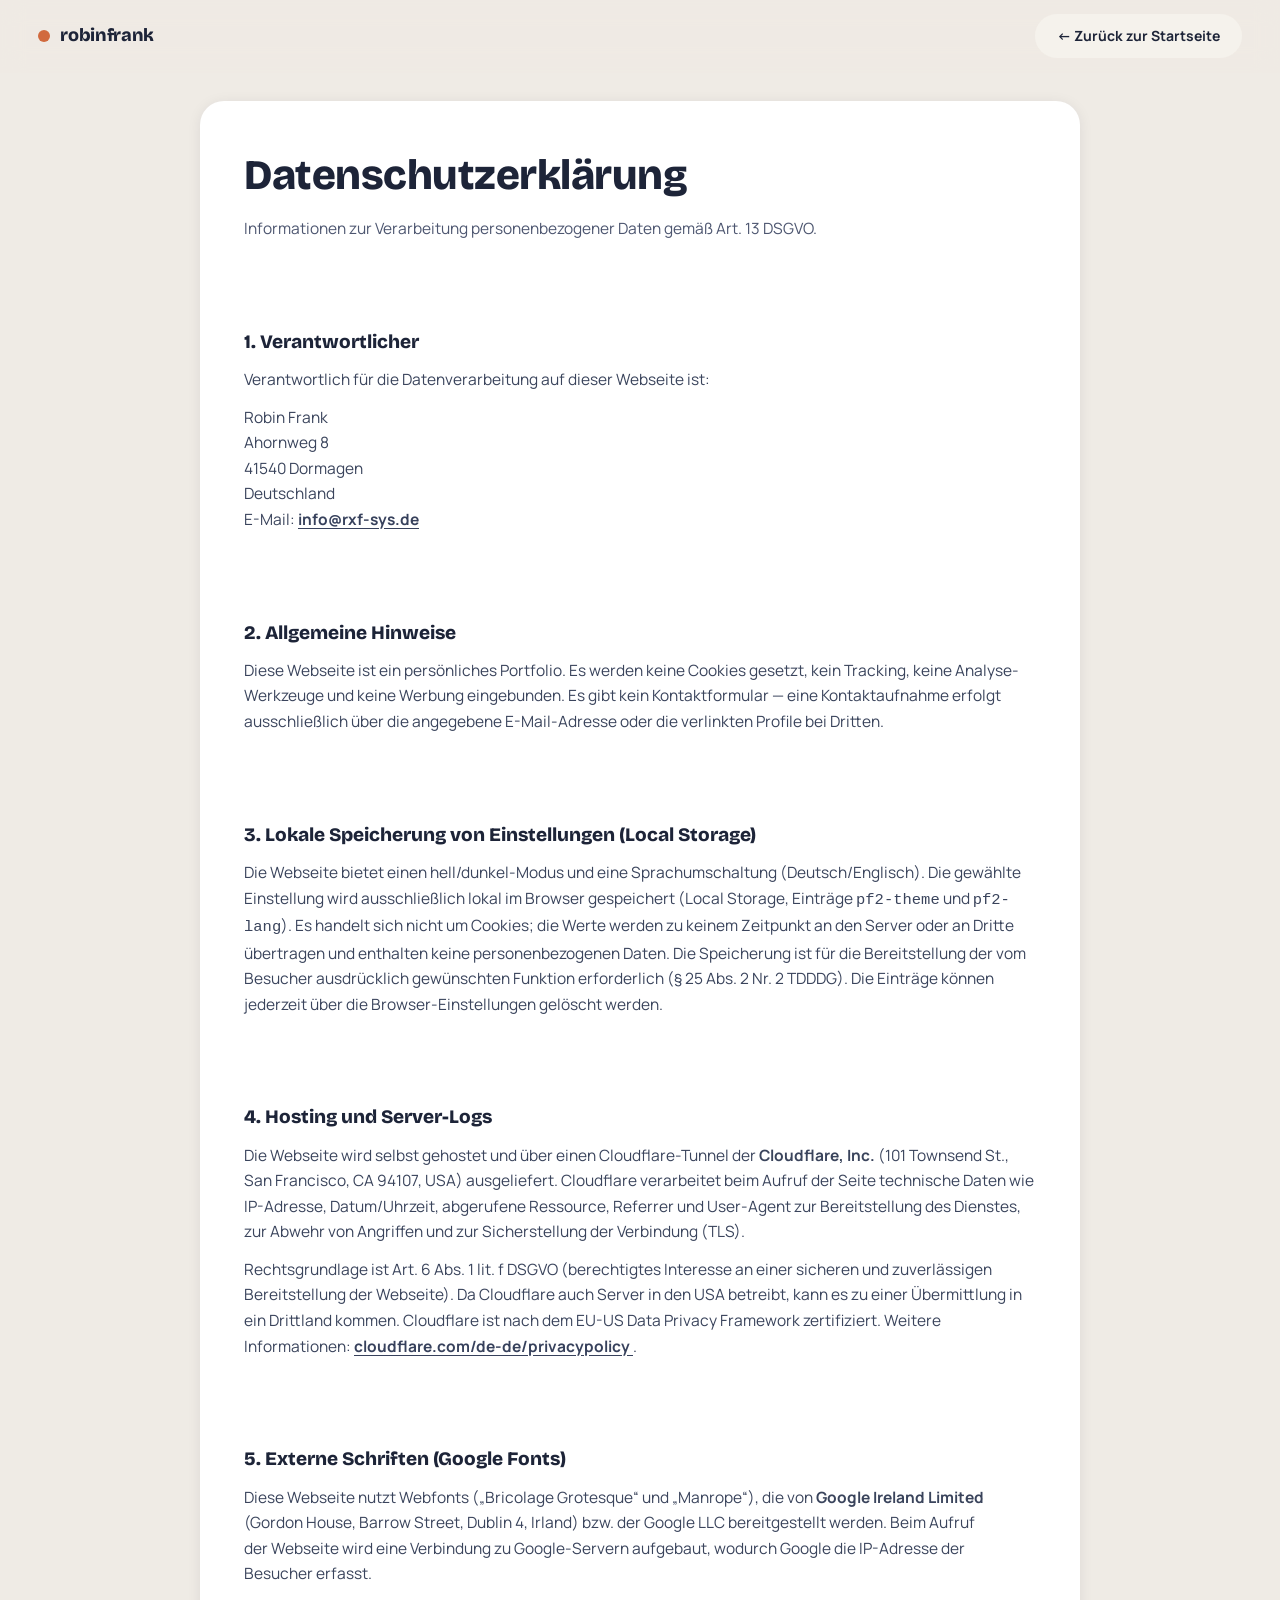
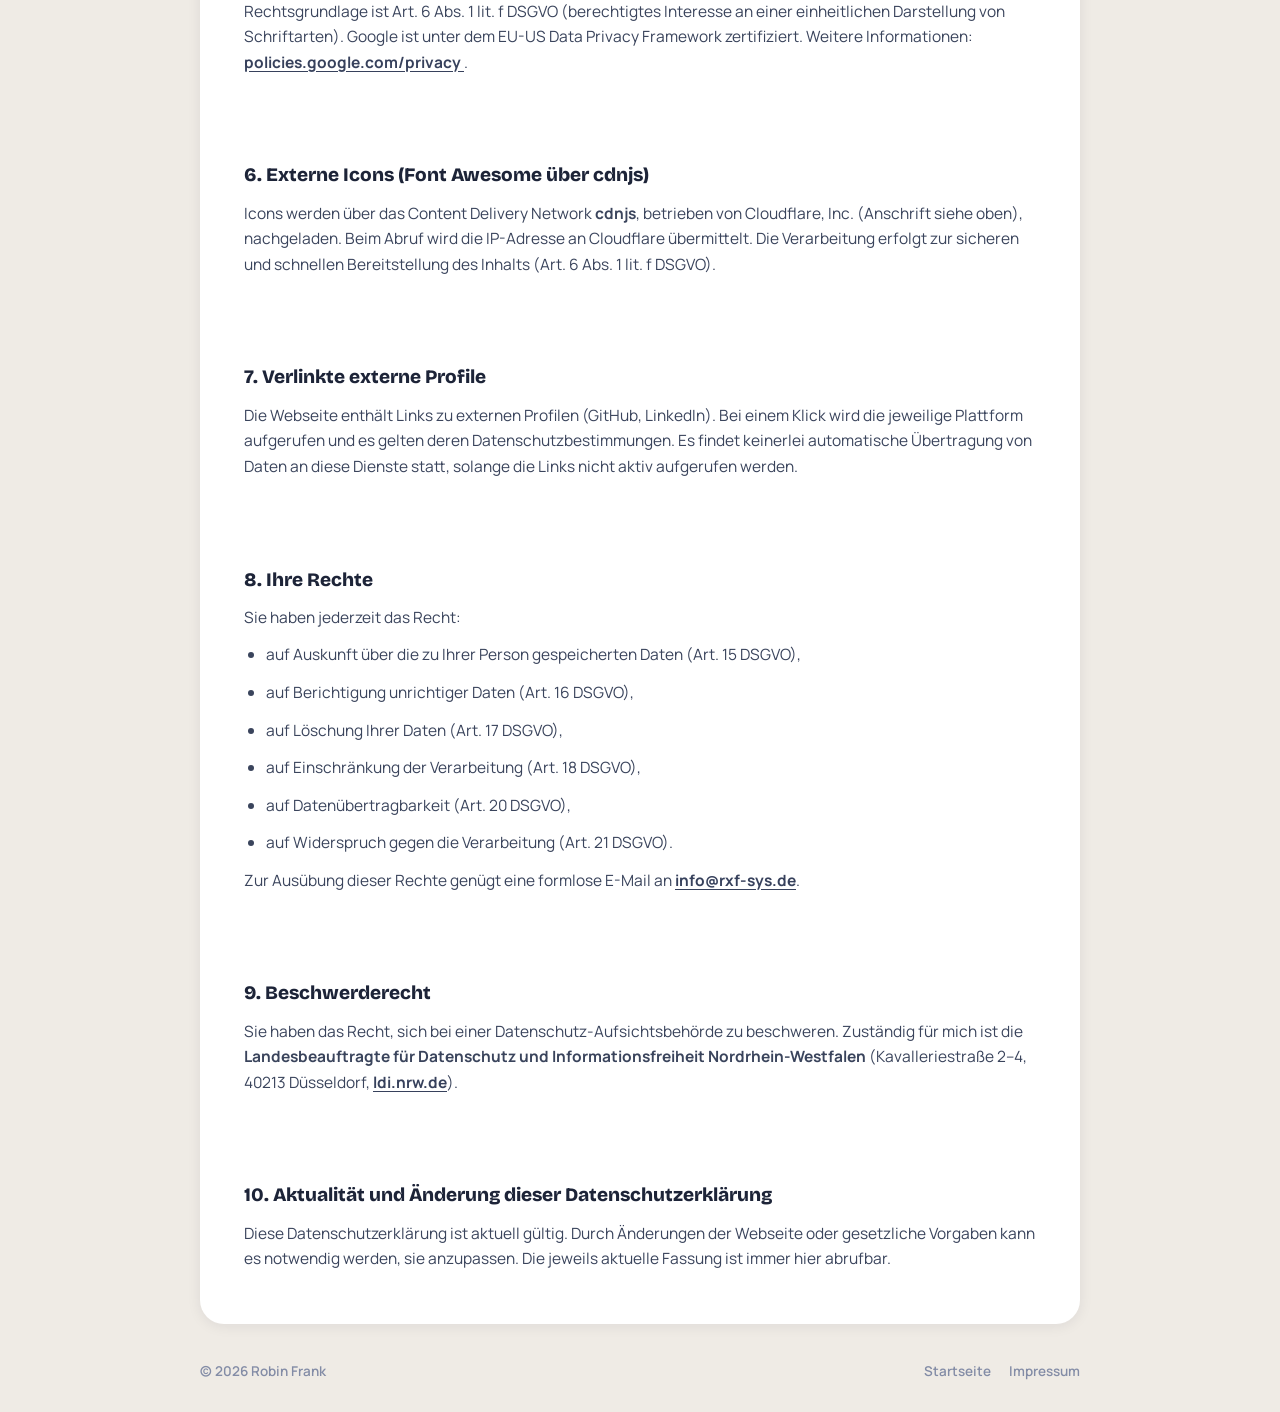
==== datenschutz.html @ be1dde76 "Kopfleiste an www.rxf-sys.de angleichen, Mobil-Menue ergaenzen Gegenstueck zur Umstellung auf der Ha" ====
<!DOCTYPE html>
<html lang="de">
<head>
<meta charset="UTF-8" />
<meta name="viewport" content="width=device-width, initial-scale=1.0" />
<title>Datenschutzerkl&auml;rung | Robin Frank</title>
<meta name="description" content="Datenschutzerklärung der Webseite von Robin Frank." />
<meta name="robots" content="noindex, follow" />
<meta name="referrer" content="strict-origin-when-cross-origin" />
<meta http-equiv="X-Content-Type-Options" content="nosniff" />
<meta name="theme-color" content="#EFEBE5" media="(prefers-color-scheme: light)" />
<meta name="theme-color" content="#14162B" media="(prefers-color-scheme: dark)" />

<link rel="icon" href="/assets/images/favicon.ico?v=2026-06-12" sizes="any" />
<link rel="icon" type="image/svg+xml" href="/assets/images/favicon.svg?v=2026-06-12" />

<!-- Theme vor dem ersten Paint setzen (kein Flash); Hash dieses Scripts steht
     in der CSP im infrastructure/Caddyfile — bei Änderungen dort nachziehen. -->
<script>(function(){try{var t=localStorage.getItem('pf2-theme');if(t!=='dark'&&t!=='light')t=window.matchMedia('(prefers-color-scheme: dark)').matches?'dark':'light';document.documentElement.setAttribute('data-theme',t)}catch(e){}})()</script>

<link rel="preconnect" href="https://fonts.googleapis.com" />
<link rel="preconnect" href="https://fonts.gstatic.com" crossorigin />
<link href="https://fonts.googleapis.com/css2?family=Bricolage+Grotesque:wght@500;700;800&family=Manrope:wght@500;600;700;800&family=JetBrains+Mono:wght@400;500;700&display=swap" rel="stylesheet" />
<link rel="stylesheet" href="/index.css?v=2026-07-28" />
</head>
<body>

<a class="skip-link" href="#main">Zum Inhalt springen</a>

<header class="topbar">
  <a href="/" class="brand" aria-label="Robin Frank — Zur Startseite">
    <span class="brand-dot"></span>
    <span class="brand-text">robinfrank</span>
  </a>
  <a href="/" class="btn btn-soft btn-nav">&larr; Zur&uuml;ck zur Startseite</a>
</header>

<main id="main" class="container legal-page" tabindex="-1">

  <div class="tile legal-tile">
    <h1>Datenschutzerkl&auml;rung</h1>
    <p class="legal-lede">Informationen zur Verarbeitung personenbezogener Daten gem&auml;&szlig; Art. 13 DSGVO.</p>

    <section>
      <h2>1. Verantwortlicher</h2>
      <p>
        Verantwortlich f&uuml;r die Datenverarbeitung auf dieser Webseite ist:
      </p>
      <p>
        Robin Frank<br />
        Ahornweg 8<br />
        41540 Dormagen<br />
        Deutschland<br />
        E-Mail: <a href="mailto:info@rxf-sys.de">info@rxf-sys.de</a>
      </p>
    </section>

    <section>
      <h2>2. Allgemeine Hinweise</h2>
      <p>
        Diese Webseite ist ein pers&ouml;nliches Portfolio. Es werden keine Cookies gesetzt, kein
        Tracking, keine Analyse-Werkzeuge und keine Werbung eingebunden. Es gibt kein
        Kontaktformular &mdash; eine Kontaktaufnahme erfolgt ausschlie&szlig;lich &uuml;ber die
        angegebene E-Mail-Adresse oder die verlinkten Profile bei Dritten.
      </p>
    </section>

    <section>
      <h2>3. Lokale Speicherung von Einstellungen (Local Storage)</h2>
      <p>
        Die Webseite bietet einen hell/dunkel-Modus und eine Sprachumschaltung (Deutsch/Englisch).
        Die gew&auml;hlte Einstellung wird ausschlie&szlig;lich lokal im Browser gespeichert
        (Local Storage, Eintr&auml;ge <code>pf2-theme</code> und <code>pf2-lang</code>). Es
        handelt sich nicht um Cookies; die Werte werden zu keinem Zeitpunkt an den Server oder an
        Dritte &uuml;bertragen und enthalten keine personenbezogenen Daten. Die Speicherung ist
        f&uuml;r die Bereitstellung der vom Besucher ausdr&uuml;cklich gew&uuml;nschten Funktion
        erforderlich (&sect; 25 Abs. 2 Nr. 2 TDDDG). Die Eintr&auml;ge k&ouml;nnen jederzeit
        &uuml;ber die Browser-Einstellungen gel&ouml;scht werden.
      </p>
    </section>

    <section>
      <h2>4. Hosting und Server-Logs</h2>
      <p>
        Die Webseite wird selbst gehostet und &uuml;ber einen Cloudflare-Tunnel der
        <strong>Cloudflare, Inc.</strong> (101 Townsend St., San Francisco, CA 94107, USA)
        ausgeliefert. Cloudflare verarbeitet beim Aufruf der Seite technische Daten wie
        IP-Adresse, Datum/Uhrzeit, abgerufene Ressource, Referrer und User-Agent zur
        Bereitstellung des Dienstes, zur Abwehr von Angriffen und zur Sicherstellung der
        Verbindung (TLS).
      </p>
      <p>
        Rechtsgrundlage ist Art. 6 Abs. 1 lit. f DSGVO (berechtigtes Interesse an einer sicheren
        und zuverl&auml;ssigen Bereitstellung der Webseite). Da Cloudflare auch Server in den USA
        betreibt, kann es zu einer &Uuml;bermittlung in ein Drittland kommen. Cloudflare ist nach
        dem EU-US Data Privacy Framework zertifiziert.
        Weitere Informationen:
        <a href="https://www.cloudflare.com/de-de/privacypolicy/" target="_blank" rel="noopener noreferrer">
          cloudflare.com/de-de/privacypolicy
        </a>.
      </p>
    </section>

    <section>
      <h2>5. Externe Schriften (Google Fonts)</h2>
      <p>
        Diese Webseite nutzt Webfonts (&bdquo;Bricolage Grotesque&ldquo; und &bdquo;Manrope&ldquo;),
        die von <strong>Google Ireland Limited</strong> (Gordon House, Barrow Street, Dublin 4,
        Irland) bzw. der Google LLC bereitgestellt werden. Beim Aufruf der Webseite wird eine
        Verbindung zu Google-Servern aufgebaut, wodurch Google die IP-Adresse der Besucher
        erfasst.
      </p>
      <p>
        Rechtsgrundlage ist Art. 6 Abs. 1 lit. f DSGVO (berechtigtes Interesse an einer
        einheitlichen Darstellung von Schriftarten). Google ist unter dem EU-US Data Privacy
        Framework zertifiziert. Weitere Informationen:
        <a href="https://policies.google.com/privacy?hl=de" target="_blank" rel="noopener noreferrer">
          policies.google.com/privacy
        </a>.
      </p>
    </section>

    <section>
      <h2>6. Externe Icons (Font Awesome &uuml;ber cdnjs)</h2>
      <p>
        Icons werden &uuml;ber das Content Delivery Network <strong>cdnjs</strong>, betrieben von
        Cloudflare, Inc. (Anschrift siehe oben), nachgeladen. Beim Abruf wird die IP-Adresse an
        Cloudflare &uuml;bermittelt. Die Verarbeitung erfolgt zur sicheren und schnellen
        Bereitstellung des Inhalts (Art. 6 Abs. 1 lit. f DSGVO).
      </p>
    </section>

    <section>
      <h2>7. Verlinkte externe Profile</h2>
      <p>
        Die Webseite enth&auml;lt Links zu externen Profilen (GitHub, LinkedIn). Bei einem
        Klick wird die jeweilige Plattform aufgerufen und es gelten deren
        Datenschutzbestimmungen. Es findet keinerlei automatische &Uuml;bertragung von Daten an
        diese Dienste statt, solange die Links nicht aktiv aufgerufen werden.
      </p>
    </section>

    <section>
      <h2>8. Ihre Rechte</h2>
      <p>Sie haben jederzeit das Recht:</p>
      <ul>
        <li>auf Auskunft &uuml;ber die zu Ihrer Person gespeicherten Daten (Art. 15 DSGVO),</li>
        <li>auf Berichtigung unrichtiger Daten (Art. 16 DSGVO),</li>
        <li>auf L&ouml;schung Ihrer Daten (Art. 17 DSGVO),</li>
        <li>auf Einschr&auml;nkung der Verarbeitung (Art. 18 DSGVO),</li>
        <li>auf Daten&uuml;bertragbarkeit (Art. 20 DSGVO),</li>
        <li>auf Widerspruch gegen die Verarbeitung (Art. 21 DSGVO).</li>
      </ul>
      <p>
        Zur Aus&uuml;bung dieser Rechte gen&uuml;gt eine formlose E-Mail an
        <a href="mailto:info@rxf-sys.de">info@rxf-sys.de</a>.
      </p>
    </section>

    <section>
      <h2>9. Beschwerderecht</h2>
      <p>
        Sie haben das Recht, sich bei einer Datenschutz-Aufsichtsbeh&ouml;rde zu beschweren.
        Zust&auml;ndig f&uuml;r mich ist die <strong>Landesbeauftragte f&uuml;r Datenschutz und
        Informationsfreiheit Nordrhein-Westfalen</strong> (Kavalleriestra&szlig;e 2&ndash;4,
        40213 D&uuml;sseldorf,
        <a href="https://www.ldi.nrw.de/" target="_blank" rel="noopener noreferrer">ldi.nrw.de</a>).
      </p>
    </section>

    <section>
      <h2>10. Aktualit&auml;t und &Auml;nderung dieser Datenschutzerkl&auml;rung</h2>
      <p>
        Diese Datenschutzerkl&auml;rung ist aktuell g&uuml;ltig. Durch &Auml;nderungen der
        Webseite oder gesetzliche Vorgaben kann es notwendig werden, sie anzupassen. Die jeweils
        aktuelle Fassung ist immer hier abrufbar.
      </p>
    </section>
  </div>

  <footer>
    <div class="footer-row">
      <span>&copy; 2026 Robin Frank</span>
      <div class="footer-links">
        <a href="/">Startseite</a>
        <a href="/impressum.html">Impressum</a>
      </div>
    </div>
  </footer>

</main>

</body>
</html>
---- index.css ----
/* ============================================================
   Portfolio v2 — Robin Frank
   Bento / Soft Modern · Palette wie rmm.rxf-sys.de („Uxintace sunset"):
   Navy #181A2F / #242E49 / #37415C · Peach #FDA481 · Terracotta #D16A3E
   Statisch, kein Build-Schritt.
   ============================================================ */

:root {
  /* Palette */
  --navy: #181A2F;
  --slate: #37415C;
  --blue-soft: #A3ABC2;
  --pale: #CDD3E0;
  --terracotta: #D16A3E; /* Akzent Light (Peach hat auf Weiß zu wenig Kontrast) */
  --peach: #FDA481;      /* Akzent Dark */

  /* Semantik — Light */
  --bg: #EFEBE5;
  --card: #FFFFFF;
  --tile-soft: #F5F2EC;
  --ink: #1D2438;
  --body: #3A445C;
  --muted: #4D5670;
  --faint: #838CA6;
  --border: rgba(36, 46, 73, 0.1);
  --accent: #D16A3E;
  --accent-soft: #F8E4D8;
  --accent-ink: #A34E24;
  --blue-tile: #E4E3EC;
  --navy-tile: #181A2F;
  --navy-tile-ink: #F2F3F8;
  --ok: #2F9E63;
  --ok-soft: rgba(47, 158, 99, 0.14);

  --shadow: 0 2px 14px rgba(24, 26, 47, 0.08);
  --shadow-hover: 0 10px 30px rgba(24, 26, 47, 0.14);
  --r: 24px;
  --r-sm: 16px;
  --head: 'Bricolage Grotesque', 'Segoe UI', sans-serif;
  --sans: 'Manrope', 'Segoe UI', sans-serif;
  --mono: 'JetBrains Mono', 'SF Mono', Menlo, Consolas, monospace;
  --ease: cubic-bezier(0.22, 1, 0.36, 1);
}

html[data-theme="dark"] {
  --bg: #14162B;
  --card: #1F2439;
  --tile-soft: #29304C;
  --ink: #EEF0F6;
  --body: #C4CADC;
  --muted: #A3ABC2;
  --faint: #7E87A3;
  --border: rgba(163, 171, 194, 0.14);
  --accent: #FDA481;
  --accent-soft: rgba(253, 164, 129, 0.14);
  --accent-ink: #FDA481;
  --blue-tile: #2A3450;
  --navy-tile: #FDA481;
  --navy-tile-ink: #181A2F;
  --ok: #4FC98A;
  --ok-soft: rgba(79, 201, 138, 0.16);

  --shadow: 0 2px 14px rgba(0, 0, 0, 0.3);
  --shadow-hover: 0 10px 30px rgba(0, 0, 0, 0.45);
}

* { box-sizing: border-box; }
html { scroll-behavior: smooth; }

body {
  margin: 0;
  background: var(--bg);
  color: var(--body);
  font-family: var(--sans);
  font-size: 16px;
  line-height: 1.65;
  -webkit-font-smoothing: antialiased;
  transition: background 0.35s ease, color 0.35s ease;
}

img { max-width: 100%; display: block; }
a { color: inherit; text-decoration: none; }
h1, h2, h3 { font-family: var(--head); color: var(--ink); margin: 0; text-wrap: balance; }
p { text-wrap: pretty; }

/* Waechst auf grossen Bildschirmen mit, statt bei einer festen Breite
   stehenzubleiben — identisch zu den Sektionen auf www.rxf-sys.de. */
.container { max-width: min(1360px, 94vw); margin: 0 auto; padding: 0 clamp(18px, 2vw, 24px); }

/* Anker-Sprünge dürfen nicht unter dem sticky Header landen */
section[id] { scroll-margin-top: 92px; }

.skip-link {
  position: absolute; left: -9999px; top: 0; z-index: 200;
  background: var(--navy); color: #fff; padding: 10px 18px; border-radius: 0 0 12px 0;
}
.skip-link:focus { left: 0; }

/* ============ Topbar — identisch aufgebaut wie auf www.rxf-sys.de ============
   Randlos über die volle Breite: die Marke sitzt links am Rand,
   die Aktionen rechts — auf jedem Bildschirm. */
.topbar {
  position: sticky; top: 0; z-index: 100;
  display: flex; align-items: center; gap: 10px;
  padding: 14px clamp(16px, 3vw, 48px);
  background: color-mix(in srgb, var(--bg) 86%, transparent);
  backdrop-filter: saturate(180%) blur(12px);
  -webkit-backdrop-filter: saturate(180%) blur(12px);
  border-bottom: 1px solid transparent;
  transition: border-color 0.25s ease;
}
.topbar.scrolled { border-bottom-color: var(--border); }

.brand {
  display: inline-flex; align-items: center; gap: 10px;
  font-family: var(--head); font-weight: 800; font-size: 18px;
  letter-spacing: -0.02em;
  color: var(--ink); margin-right: auto;
}
.brand-dot { width: 12px; height: 12px; border-radius: 50%; background: var(--accent); flex-shrink: 0; }
.brand-text { white-space: nowrap; }

.topbar-nav { display: flex; gap: 2px; background: var(--card); border-radius: 999px; padding: 5px; box-shadow: var(--shadow); }
/* :not(.nav-cta) — der Kontakt-Knopf im Mobil-Menü ist zwar ein Kind der
   Navigation, behält aber die .btn-Gestaltung. */
.topbar-nav a:not(.nav-cta) {
  display: flex; align-items: center; gap: 10px;
  font-size: 14px; font-weight: 700; color: var(--muted);
  padding: 8px 16px; border-radius: 999px; white-space: nowrap;
  transition: color 0.2s ease, background 0.2s ease;
}
.topbar-nav a:not(.nav-cta):hover { color: var(--ink); }
.topbar-nav a.active { color: var(--card); background: var(--ink); }
html[data-theme="dark"] .topbar-nav a.active { color: var(--bg); }

/* Sektionsnummer und Kontakt-Knopf erscheinen nur im Mobil-Menü */
.topbar-nav .nav-num { display: none; }
.topbar-nav .nav-cta { display: none; }

/* Runde Aktionsknöpfe — Sprache, Theme, Menü teilen sich eine Form */
.theme-toggle,
.lang-toggle,
.nav-toggle {
  display: flex; align-items: center; justify-content: center; gap: 6px;
  height: 44px; min-width: 44px; padding: 0 14px;
  background: var(--card); color: var(--muted);
  border: none; border-radius: 999px; box-shadow: var(--shadow);
  font-family: var(--sans); font-size: 13.5px; font-weight: 800; cursor: pointer;
  flex-shrink: 0;
  transition: color 0.2s ease, transform 0.2s var(--ease);
}
.theme-toggle { padding: 0; font-size: 14px; }
.theme-toggle:hover,
.lang-toggle:hover,
.nav-toggle:hover { color: var(--ink); transform: translateY(-2px); }

.topbar-cta {
  display: inline-flex; align-items: center; gap: 8px;
  height: 44px; padding: 0 22px;
  border-radius: 999px;
  background: var(--navy); color: #fff;
  font-size: 14px; font-weight: 800; white-space: nowrap;
  box-shadow: 0 6px 18px rgba(24, 26, 47, 0.22);
  transition: transform 0.25s var(--ease), box-shadow 0.25s ease;
}
.topbar-cta:hover { transform: translateY(-2px); box-shadow: 0 10px 26px rgba(24, 26, 47, 0.3); }
html[data-theme="dark"] .topbar-cta {
  background: var(--accent); color: var(--navy);
  box-shadow: 0 6px 18px rgba(253, 164, 129, 0.2);
}

/* Menü-Knopf: zwei Striche, die sich zum Kreuz drehen */
.nav-toggle { display: none; padding: 0; }
.nav-toggle-bars { position: relative; width: 17px; height: 12px; display: block; }
.nav-toggle-bars span {
  position: absolute; left: 0; right: 0; height: 2px;
  border-radius: 2px; background: currentColor;
  transition: transform 0.3s var(--ease), opacity 0.2s ease;
}
.nav-toggle-bars span:first-child { top: 1px; }
.nav-toggle-bars span:last-child { bottom: 1px; }
.topbar.nav-open .nav-toggle { color: var(--ink); }
.topbar.nav-open .nav-toggle-bars span:first-child { transform: translateY(4px) rotate(45deg); }
.topbar.nav-open .nav-toggle-bars span:last-child { transform: translateY(-4px) rotate(-45deg); }

.btn {
  display: inline-flex; align-items: center; gap: 10px;
  font-family: var(--sans); font-size: 15px; font-weight: 700;
  padding: 14px 28px; border-radius: 999px; border: none; cursor: pointer;
  transition: transform 0.25s var(--ease), box-shadow 0.25s ease, background 0.25s ease;
}
.btn-primary { background: var(--navy); color: #fff; box-shadow: 0 6px 18px rgba(24, 26, 47, 0.25); }
.btn-primary:hover { transform: translateY(-3px); box-shadow: 0 10px 26px rgba(24, 26, 47, 0.32); }
html[data-theme="dark"] .btn-primary { background: var(--peach); color: var(--navy); box-shadow: 0 6px 18px rgba(253, 164, 129, 0.2); }
.btn-soft { background: var(--tile-soft); color: var(--ink); }
.btn-soft:hover { transform: translateY(-3px); background: var(--blue-tile); }
.btn-nav { height: 44px; padding: 0 22px; font-size: 14px; }

/* ============ Bento-Grundgerüst ============ */
.bento { display: grid; grid-template-columns: repeat(12, 1fr); gap: 18px; }
.tile {
  background: var(--card); border-radius: var(--r);
  box-shadow: var(--shadow); padding: 28px;
  transition: opacity 0.6s ease, transform 0.35s var(--ease), box-shadow 0.35s ease, background 0.35s ease;
}
.tile-hover:hover { transform: translateY(-5px); box-shadow: var(--shadow-hover); }
.span-3 { grid-column: span 3; }
.span-4 { grid-column: span 4; }
.span-5 { grid-column: span 5; }
.span-6 { grid-column: span 6; }
.span-7 { grid-column: span 7; }
.span-8 { grid-column: span 8; }
.span-12 { grid-column: span 12; }

.tile-label {
  font-family: var(--mono);
  font-size: 11.5px; font-weight: 700; letter-spacing: 1.4px; text-transform: uppercase;
  color: var(--faint); margin-bottom: 14px;
}

/* ============ Hero ============ */
.hero { padding: 28px 0 0; }
.hero-main { padding: 46px 50px; display: flex; flex-direction: column; align-items: flex-start; gap: 22px; }

.chip {
  display: inline-flex; align-items: center; gap: 9px;
  font-size: 13.5px; font-weight: 700; color: var(--accent-ink);
  background: var(--accent-soft); padding: 8px 16px; border-radius: 999px;
}
.chip .dot { width: 8px; height: 8px; border-radius: 50%; background: var(--ok); animation: pulse 2.4s ease infinite; }
@keyframes pulse { 0%, 100% { box-shadow: 0 0 0 0 rgba(47, 158, 99, 0.4); } 50% { box-shadow: 0 0 0 6px rgba(47, 158, 99, 0); } }

.hero-main h1 { font-size: clamp(38px, 4.6vw, 60px); font-weight: 800; line-height: 1.07; letter-spacing: -1.5px; }
.hero-main h1 .hl { color: var(--slate); }
html[data-theme="dark"] .hero-main h1 .hl { color: var(--peach); }
.hero-lede { font-size: 18px; line-height: 1.7; color: var(--muted); max-width: 600px; margin: 0; }
.hero-cta { display: flex; gap: 12px; margin-top: 6px; flex-wrap: wrap; }

.portrait-tile { padding: 0; overflow: hidden; position: relative; min-height: 380px; }
.portrait-tile img { width: 100%; height: 100%; object-fit: cover; position: absolute; inset: 0; }
.portrait-overlay {
  position: absolute; left: 14px; right: 14px; bottom: 14px;
  display: flex; align-items: center; gap: 12px;
  background: color-mix(in srgb, var(--card) 92%, transparent);
  border-radius: var(--r-sm); padding: 12px 18px;
}
.portrait-overlay .name { font-family: var(--head); font-weight: 800; font-size: 16px; color: var(--ink); white-space: nowrap; }
.portrait-overlay .loc { font-size: 12.5px; font-weight: 600; color: var(--muted); }
.portrait-overlay .status { margin-left: auto; width: 10px; height: 10px; border-radius: 50%; background: var(--ok); }

.stats-tile { display: flex; gap: 14px; padding: 18px; }
.stat {
  flex: 1; border-radius: 18px; padding: 18px 20px;
  display: flex; flex-direction: column; justify-content: center;
}
.stat .num {
  font-family: var(--mono); font-size: 28px; font-weight: 700; line-height: 1.15;
  letter-spacing: -0.02em; font-variant-numeric: tabular-nums;
  /* Leerzeichen belegen in einer dicktengleichen Schrift eine volle Zelle
     („~3 J.") — auf ein normales Wortabstandsmaß zusammenziehen. */
  word-spacing: -0.3em;
}
.stat .lbl { font-size: 13px; font-weight: 600; opacity: 0.8; }
.stat-blue { background: var(--blue-tile); color: var(--ink); }
.stat-sand { background: var(--accent-soft); color: var(--accent-ink); }
.stat-pale { background: var(--tile-soft); color: var(--slate); }
html[data-theme="dark"] .stat-pale { color: var(--blue-soft); }

.tags { display: flex; flex-wrap: wrap; gap: 8px; }
.tag {
  font-size: 13px; font-weight: 600; color: var(--ink);
  background: var(--tile-soft); padding: 6px 14px; border-radius: 999px; white-space: nowrap;
}

.now-tile { background: var(--navy-tile); color: var(--navy-tile-ink); display: flex; flex-direction: column; justify-content: space-between; gap: 18px; }
.now-tile .tile-label { color: color-mix(in srgb, var(--navy-tile-ink) 55%, transparent); }
.now-tile .role { font-family: var(--head); font-size: 21px; font-weight: 800; line-height: 1.25; color: var(--navy-tile-ink); }
.now-tile .meta { font-size: 13.5px; font-weight: 600; opacity: 0.65; margin-top: 6px; }

/* ============ Sektionen ============ */
section { padding: 56px 0 0; }
.section-head { display: flex; align-items: baseline; gap: 16px; margin-bottom: 22px; padding: 0 6px; }
.section-head .num {
  font-family: var(--mono); font-size: 12.5px; font-weight: 700;
  letter-spacing: 0.08em; color: var(--accent-ink);
}
.section-head h2 { font-size: clamp(28px, 3vw, 36px); font-weight: 800; letter-spacing: -0.5px; }
.section-head .kicker { margin-left: auto; font-size: 14px; font-weight: 600; color: var(--faint); }

/* Über mich */
.about-text p { font-size: 16.5px; margin: 0 0 18px; }
.about-text p:last-of-type { margin-bottom: 0; }
.quote-tile { background: var(--blue-tile); display: flex; flex-direction: column; justify-content: center; gap: 14px; }
.quote-tile blockquote { font-family: var(--head); font-size: 22px; font-weight: 700; line-height: 1.45; color: var(--ink); margin: 0; }
.quote-tile cite { font-style: normal; font-size: 13.5px; font-weight: 700; color: var(--slate); }
html[data-theme="dark"] .quote-tile cite { color: var(--blue-soft); }

.fact { display: flex; align-items: center; gap: 14px; padding: 14px 4px; border-bottom: 1px solid var(--border); }
.fact:last-child { border-bottom: none; }
.fact-icon {
  width: 42px; height: 42px; border-radius: 14px; flex-shrink: 0;
  background: var(--tile-soft); color: var(--slate);
  display: flex; align-items: center; justify-content: center; font-size: 15px;
}
html[data-theme="dark"] .fact-icon { color: var(--peach); }
.fact .k { font-family: var(--mono); font-size: 10.5px; font-weight: 700; text-transform: uppercase; letter-spacing: 1.2px; color: var(--faint); }
.fact .v { font-size: 15px; font-weight: 700; color: var(--ink); }

/* Skills */
.skill-tile h3 { font-size: 19px; font-weight: 800; }
.skill-top { display: flex; align-items: center; gap: 14px; margin-bottom: 18px; }
.skill-icon {
  width: 46px; height: 46px; border-radius: 15px; flex-shrink: 0;
  display: flex; align-items: center; justify-content: center; font-size: 17px;
  background: var(--blue-tile); color: var(--slate);
}
html[data-theme="dark"] .skill-icon { color: var(--peach); }
.skill-freq {
  margin-left: auto; font-size: 12px; font-weight: 800; letter-spacing: 0.6px; text-transform: uppercase;
  padding: 5px 12px; border-radius: 999px; white-space: nowrap;
}
.freq-daily { background: var(--accent-soft); color: var(--accent-ink); }
.freq-regular { background: var(--tile-soft); color: var(--muted); }

/* Projekte */
.project-tile { display: flex; flex-direction: column; gap: 16px; }
.project-top { display: flex; align-items: center; }
.project-icon {
  width: 52px; height: 52px; border-radius: 16px;
  display: flex; align-items: center; justify-content: center; font-size: 20px;
  background: var(--blue-tile); color: var(--ink);
}
html[data-theme="dark"] .project-icon { color: var(--peach); }
.project-status { margin-left: auto; font-size: 12.5px; font-weight: 700; padding: 6px 14px; border-radius: 999px; white-space: nowrap; }
.st-live { background: rgba(47, 158, 99, 0.13); color: var(--ok); }
.st-wip { background: var(--accent-soft); color: var(--accent-ink); }
.st-done { background: var(--tile-soft); color: var(--muted); }
.project-tile h3 { font-size: 21px; font-weight: 800; }
.project-tile p { font-size: 15px; color: var(--muted); margin: 0; flex: 1; }
.project-meta { font-size: 13px; font-weight: 700; color: var(--faint); }
.project-links { display: flex; gap: 18px; }
.project-links a { font-size: 14px; font-weight: 700; color: var(--slate); display: inline-flex; align-items: center; gap: 8px; transition: color 0.2s ease; }
.project-links a:hover { color: var(--accent); }
html[data-theme="dark"] .project-links a { color: var(--blue-soft); }
html[data-theme="dark"] .project-links a:hover { color: var(--peach); }

.project-feature { background: var(--navy-tile); color: var(--navy-tile-ink); }
.project-feature h3 { color: var(--navy-tile-ink); font-size: 26px; }
.project-feature p { color: color-mix(in srgb, var(--navy-tile-ink) 72%, transparent); font-size: 16px; }
.project-feature .project-meta { color: color-mix(in srgb, var(--navy-tile-ink) 55%, transparent); }
.project-feature .project-icon { background: color-mix(in srgb, var(--navy-tile-ink) 14%, transparent); color: var(--navy-tile-ink); }
.project-feature .tag { background: color-mix(in srgb, var(--navy-tile-ink) 12%, transparent); color: var(--navy-tile-ink); }
.project-feature .project-links a { color: var(--navy-tile-ink); opacity: 0.85; }
.project-feature .project-links a:hover { opacity: 1; }
html[data-theme="dark"] .project-feature .project-links a { color: var(--navy-tile-ink); }
html[data-theme="dark"] .project-feature .project-links a:hover { color: var(--navy-tile-ink); }
.feature-stats { display: flex; gap: 28px; flex-wrap: wrap; margin: 4px 0; }
.feature-stat .num {
  font-family: var(--mono); font-size: 24px; font-weight: 700;
  letter-spacing: -0.02em; font-variant-numeric: tabular-nums;
}
.feature-stat .lbl { font-size: 12.5px; font-weight: 600; opacity: 0.6; }

/* ============ App-Demo (Carousel + klickbarer Prototyp) ============ */
.demo-tile { display: grid; grid-template-columns: minmax(280px, 360px) 1fr; gap: 32px; align-items: center; }
.demo-info h3 { font-size: 24px; font-weight: 800; margin-bottom: 12px; }
.demo-info p { font-size: 15px; color: var(--muted); margin: 0 0 20px; }
.demo-actions { margin-bottom: 22px; }
.demo-dots { display: flex; gap: 8px; }
.demo-dot {
  font-family: var(--sans); font-size: 13px; font-weight: 700; cursor: pointer;
  color: var(--muted); background: var(--tile-soft);
  border: 1px solid transparent; border-radius: 999px; padding: 7px 15px;
  display: inline-flex; align-items: center; gap: 8px;
  transition: color 0.2s ease, background 0.2s ease, border-color 0.2s ease;
}
.demo-dot::before {
  content: ""; width: 7px; height: 7px; border-radius: 50%;
  background: var(--faint); transition: background 0.2s ease;
}
.demo-dot:hover { color: var(--ink); }
.demo-dot.active { color: var(--accent-ink); background: var(--accent-soft); border-color: color-mix(in srgb, var(--accent) 35%, transparent); }
.demo-dot.active::before { background: var(--accent); }

.demo-stage { position: relative; aspect-ratio: 16 / 10; max-height: 430px; container-type: inline-size; }
.demo-slide {
  position: absolute; inset: 0; opacity: 0; pointer-events: none;
  transform: translateX(24px) scale(0.985);
  transition: opacity 0.65s ease, transform 0.65s var(--ease);
}
.demo-slide.active { opacity: 1; transform: none; pointer-events: auto; }

/* ============================================================
   Prototyp = originalgetreue Mini-App (Sidebar + Dashboard).
   Farb-Tokens 1:1 aus den echten Apps (rmm = „Uxintace sunset" dark,
   orynthia = warmes Light-Theme). --p-* sind app-lokal gescoped.
   ============================================================ */
.proto {
  height: 100%; display: flex; overflow: hidden;
  background: var(--p-bg); color: var(--p-tx);
  border: 1px solid var(--p-line); border-radius: 16px;
  box-shadow: var(--shadow-hover);
  font-family: var(--p-font); font-size: 13px; line-height: 1.45;
  -webkit-font-smoothing: antialiased;
}
.proto-ryntra {
  --p-bg: #181a2f; --p-panel: #1e2338; --p-card: #242e49; --p-card2: #1f2740;
  --p-line: rgba(255, 255, 255, 0.09); --p-line2: rgba(255, 255, 255, 0.055);
  --p-tx: #eef0f6; --p-tx2: #a3abc2; --p-tx3: #7e87a3;
  --p-acc: #fda481; --p-accT: #ffca9f; --p-onacc: #181a2f; --p-violet: #d7566a;
  --p-accbg: rgba(253, 164, 129, 0.13); --p-accline: rgba(253, 164, 129, 0.32);
  --p-ok: #4cc472; --p-okbg: rgba(76, 196, 114, 0.14);
  --p-warn: #e8b64c; --p-warnbg: rgba(232, 182, 76, 0.15);
  --p-neg: #e05a6b; --p-negbg: rgba(180, 24, 45, 0.24);
  --p-chip: rgba(255, 255, 255, 0.07);
  --p-font: 'Manrope', 'Segoe UI', sans-serif; --p-display: 'Manrope', 'Segoe UI', sans-serif;
  --p-mark: linear-gradient(140deg, #fda481, #b4636f);
}
.proto-ory {
  --p-bg: #f4f1ee; --p-panel: #faf8f6; --p-card: #ffffff; --p-card2: #f9f7f4;
  --p-line: #e4e0da; --p-line2: #efece6;
  --p-tx: #1d2438; --p-tx2: #414b68; --p-tx3: #808aa5;
  --p-acc: #fda481; --p-indigo: #37415c; --p-accT: #a34e24; --p-onacc: #ffffff;
  --p-accbg: rgba(253, 164, 129, 0.18); --p-accline: rgba(209, 106, 62, 0.3);
  --p-ok: #1f8a5b; --p-okbg: #e3f3ec; --p-pos: #1f8a5b;
  --p-warn: #a97c1e; --p-warnbg: #fbf1d8;
  --p-neg: #b4182d; --p-negbg: #f9e4e6;
  --p-chip: rgba(36, 46, 73, 0.06);
  --p-font: 'Inter', 'Segoe UI', sans-serif; --p-display: 'Instrument Serif', Georgia, serif;
  --p-mark: linear-gradient(135deg, #37415c, #fda481);
  --p-grad-hero: linear-gradient(135deg, #181a2f 0%, #37415c 65%, #fda481 110%);
  --p-grad-soft: linear-gradient(135deg, #efeef6 0%, #fdebdf 100%);
}

/* --- Sidebar --- */
.pa-side {
  width: 168px; flex: none; display: flex; flex-direction: column;
  background: var(--p-panel); border-right: 1px solid var(--p-line);
  padding: 12px 9px 10px; min-width: 0;
}
.pa-brand { display: flex; align-items: center; gap: 8px; padding: 2px 6px 14px; }
.pa-mark {
  width: 26px; height: 26px; border-radius: 8px; flex: none;
  display: grid; place-items: center; font-weight: 800; font-size: 13px;
  color: #fff; background: var(--p-mark); box-shadow: 0 2px 8px var(--p-accline);
}
.pa-name { font-weight: 800; font-size: 14px; line-height: 1.15; }
.pa-name-oy { font-family: var(--p-display); font-style: italic; font-weight: 400; font-size: 20px; }
.pa-brandtext { display: flex; flex-direction: column; min-width: 0; }
.pa-sub { font-weight: 600; font-size: 8.5px; color: var(--p-tx3); white-space: nowrap; overflow: hidden; text-overflow: ellipsis; }
.pa-nav { display: flex; flex-direction: column; gap: 2px; flex: 1; min-height: 0; overflow-y: auto; }
.pa-sec { padding: 10px 9px 4px; font-weight: 800; font-size: 8.5px; letter-spacing: 0.09em; color: var(--p-tx3); text-transform: uppercase; }
.p-tab, .p-nav-static {
  display: flex; align-items: center; gap: 9px; width: 100%;
  padding: 7px 9px; border-radius: 8px; border: 1px solid transparent;
  background: none; color: var(--p-tx2); font-family: inherit;
  font-weight: 600; font-size: 12px; text-align: left; cursor: pointer;
  transition: background 0.18s ease, color 0.18s ease, border-color 0.18s ease;
}
.p-tab > span:nth-child(2) { flex: 1; min-width: 0; overflow: hidden; text-overflow: ellipsis; white-space: nowrap; }
.p-tab:hover { background: var(--p-chip); color: var(--p-tx); }
.p-tab.active { background: var(--p-accbg); border-color: var(--p-accline); color: var(--p-accT); }
.proto-ory .p-tab.active { color: var(--p-indigo); }
.p-nav-static { cursor: default; opacity: 0.5; }
.pa-nav-ico { width: 15px; text-align: center; font-size: 12.5px; flex: none; opacity: 0.9; }
.pa-nav-badge { margin-left: auto; font-weight: 700; font-size: 9.5px; border-radius: 9px; padding: 1px 6px; }
.pa-nav-count { margin-left: auto; font-weight: 700; font-size: 10px; color: var(--p-tx3); }
.pa-badge-neg { color: var(--p-neg); background: var(--p-negbg); }
.pa-badge-warn { color: var(--p-warn); background: var(--p-warnbg); }
.pa-badge-acc { color: var(--p-onacc); background: var(--p-acc); }
.proto-ory .pa-badge-acc { color: var(--p-onacc); background: var(--p-acc); }

.pa-promo { margin-top: 8px; border-radius: 10px; border: 1px solid var(--p-line); padding: 9px 10px; background: var(--p-grad-soft, var(--p-card2)); }
.pa-promo-t { display: block; font-weight: 700; font-size: 11px; color: var(--p-tx); }
.pa-promo-d { display: block; margin-top: 2px; font-size: 9.5px; line-height: 1.35; color: var(--p-tx3); }
.pa-foot { margin-top: 8px; }
.pa-user { display: flex; align-items: center; gap: 8px; padding: 7px; border-radius: 9px; border: 1px solid var(--p-line); }
.pa-avatar { width: 26px; height: 26px; border-radius: 7px; flex: none; display: grid; place-items: center; font-weight: 800; font-size: 10.5px; color: #fff; background: var(--p-mark); }
.pa-usertext { display: flex; flex-direction: column; min-width: 0; line-height: 1.25; }
.pa-username { font-weight: 700; font-size: 11px; white-space: nowrap; overflow: hidden; text-overflow: ellipsis; }
.pa-role { font-weight: 500; font-size: 9px; color: var(--p-tx3); white-space: nowrap; overflow: hidden; text-overflow: ellipsis; }

/* --- Main area --- */
.pa-main { flex: 1; min-width: 0; display: flex; flex-direction: column; }
.pa-top {
  display: flex; align-items: center; gap: 12px;
  padding: 12px 16px 10px; border-bottom: 1px solid var(--p-line);
}
.pa-tophead { flex: 1; min-width: 0; display: flex; flex-direction: column; }
.pa-title { font-weight: 800; font-size: 15px; letter-spacing: -0.2px; }
.pa-title-oy { font-family: var(--p-display); font-style: italic; font-weight: 400; font-size: 21px; letter-spacing: 0; }
.pa-subtitle { font-size: 10.5px; color: var(--p-tx3); font-weight: 500; margin-top: 1px; white-space: nowrap; overflow: hidden; text-overflow: ellipsis; }
.pa-act {
  margin-left: auto; flex: none; display: inline-flex; align-items: center; gap: 6px;
  font-weight: 700; font-size: 11.5px; color: var(--p-onacc);
  background: var(--p-mark); border-radius: 8px; padding: 7px 12px; white-space: nowrap;
}
.proto-ryntra .pa-top .p-badge, .proto-ory .pa-top .p-badge { margin-left: auto; }
.pa-content { flex: 1; min-height: 0; overflow-y: auto; padding: 14px 16px; }

.proto-view { display: none; padding: 0; } /* globales section{padding} neutralisieren */
.proto-view.active { display: flex; flex-direction: column; gap: 12px; animation: pvIn 0.4s var(--ease); }
@keyframes pvIn { from { opacity: 0; transform: translateY(8px); } }

/* --- Cards & grids --- */
.pc { background: var(--p-card); border: 1px solid var(--p-line); border-radius: 12px; }
.proto-ory .pc { box-shadow: 0 1px 0 rgba(24, 26, 47, 0.03), 0 6px 16px rgba(24, 26, 47, 0.05); }
.pc-pad { padding: 12px 13px; }
.pg4 { display: grid; grid-template-columns: repeat(2, minmax(0, 1fr)); gap: 9px; }
.pg-dev { display: grid; grid-template-columns: repeat(2, minmax(0, 1fr)); gap: 9px; }
/* Nur im breiten Container (Modal) die 4 Hero-Karten wie in der echten App
   nebeneinander; im schmaleren Carousel bleiben sie als 2×2 lesbar. */
@container (min-width: 760px) { .pg4 { grid-template-columns: repeat(4, minmax(0, 1fr)); } }
.p-card-title { font-weight: 800; font-size: 13px; }
.p-card-sub { font-size: 10px; color: var(--p-tx3); margin-top: 1px; }
.p-subhead { display: flex; align-items: baseline; gap: 8px; margin-top: 2px; }
.p-subhead > span:first-child { font-weight: 800; font-size: 12.5px; }
.p-subhead-meta { font-size: 10px; color: var(--p-tx3); }

/* --- Metric / hero cards (Ryntra Übersicht) --- */
.p-hero-card { display: flex; align-items: center; gap: 10px; }
.p-col-card { display: flex; flex-direction: column; gap: 5px; justify-content: center; }
.p-metric { display: flex; flex-direction: column; gap: 1px; min-width: 0; }
.p-mlbl { font-weight: 600; font-size: 9.5px; color: var(--p-tx2); }
.p-mval { font-weight: 800; font-size: 12.5px; white-space: nowrap; overflow: hidden; text-overflow: ellipsis; }
.p-mmeta { font-size: 9px; color: var(--p-tx3); white-space: nowrap; overflow: hidden; text-overflow: ellipsis; }
.p-big { font-weight: 800; font-size: 22px; line-height: 1; }
.p-alarmnum { display: flex; align-items: baseline; gap: 7px; }

/* Ring-Gauge (conic) — --pct setzt JS aus data-pct */
.p-ring {
  position: relative; width: 46px; height: 46px; border-radius: 50%; flex: none;
  background: conic-gradient(var(--rc) calc(var(--pct, 0) * 1%), var(--p-line) 0);
}
.p-ring::before { content: ""; position: absolute; inset: 5px; border-radius: 50%; background: var(--p-card); }
.p-ring b { position: absolute; inset: 0; display: grid; place-items: center; font-weight: 800; font-size: 11.5px; }
.p-ring-ok { --rc: var(--p-ok); }
.p-ring-warn { --rc: var(--p-warn); }

/* Sparkline (Ryntra Flottenlast) */
.p-spark { width: 100%; height: 34px; }
.p-spark polyline { fill: none; stroke: var(--p-acc); stroke-width: 2; stroke-linecap: round; stroke-linejoin: round; }
.proto-view.active .p-spark polyline { stroke-dasharray: 640; animation: pDraw 1.1s var(--ease) backwards; }
@keyframes pDraw { from { stroke-dashoffset: 640; } to { stroke-dashoffset: 0; } }

/* --- Device cards (Ryntra) --- */
.p-dev { display: flex; flex-direction: column; gap: 7px; text-align: left; cursor: pointer; }
.p-devtop { display: flex; align-items: center; gap: 7px; }
.p-devname { font-weight: 700; font-size: 12px; white-space: nowrap; overflow: hidden; text-overflow: ellipsis; }
.p-oschip { margin-left: auto; font-size: 10px; color: var(--p-tx2); background: var(--p-chip); border-radius: 5px; padding: 1px 6px; }
.p-devmeta { font-size: 9.5px; color: var(--p-tx3); white-space: nowrap; overflow: hidden; text-overflow: ellipsis; }
.p-devbars { display: flex; gap: 7px; }
.p-mini { flex: 1; display: flex; flex-direction: column; gap: 3px; min-width: 0; }
.p-mini-lbl { font-weight: 700; font-size: 8.5px; color: var(--p-tx3); }

/* --- Status dots / badges --- */
.p-dot { width: 8px; height: 8px; border-radius: 50%; flex: none; }
.p-ok-bg { background: var(--p-ok); }
.p-warn-bg { background: var(--p-warn); }
.p-neg-bg { background: var(--p-neg); }
.p-neg-tx { color: var(--p-neg); }
.p-badge {
  display: inline-flex; align-items: center; gap: 5px; white-space: nowrap;
  font-weight: 700; font-size: 9.5px; border-radius: 6px; padding: 2px 8px;
  background: var(--p-accbg); color: var(--p-accT);
}
.p-badge .p-dot { width: 6px; height: 6px; background: currentColor; animation: pulse 2.4s ease infinite; }
.p-badge-neg { background: var(--p-negbg); color: var(--p-neg); }
.p-badge-warn { background: var(--p-warnbg); color: var(--p-warn); }
.p-badge-ok { background: var(--p-okbg); color: var(--p-ok); }

/* --- Lists / rows (Alarme, Budgets, Sparziele) --- */
.p-list { display: flex; flex-direction: column; }
.p-row { display: flex; align-items: center; gap: 10px; padding: 8px 2px; border-bottom: 1px solid var(--p-line2); min-width: 0; }
.p-list .p-row:last-child { border-bottom: none; }
.p-rowtext { display: flex; flex-direction: column; gap: 1px; min-width: 0; }
.p-rowtitle { font-weight: 700; font-size: 12px; white-space: nowrap; overflow: hidden; text-overflow: ellipsis; }
.p-rowsub { font-size: 9.5px; color: var(--p-tx3); }
.p-rowmeta { margin-left: auto; font-size: 10px; color: var(--p-tx2); white-space: nowrap; }

/* --- Horizontal bars (CPU/RAM/DISK, Budgets, Sparziele) --- */
.p-bar { flex: 1; height: 6px; min-width: 36px; border-radius: 999px; background: var(--p-line); overflow: hidden; }
.p-bar i { display: block; height: 100%; border-radius: 999px; background: var(--p-acc); transform-origin: left; }
.p-fill-ok { background: var(--p-ok); }
.p-fill-warn { background: var(--p-warn); }
.p-fill-neg { background: var(--p-neg); }
.p-fill-violet { background: var(--p-violet); }
.proto-view.active .p-bar i { animation: pFill 0.9s var(--ease) backwards; }
@keyframes pFill { from { transform: scaleX(0); } }

/* Budget/Sparziel-Zeile */
.p-brow { display: flex; align-items: center; gap: 10px; padding: 8px 2px; border-bottom: 1px solid var(--p-line2); }
.p-list .p-brow:last-child { border-bottom: none; }
.p-bcat { font-weight: 600; font-size: 12px; width: 108px; flex: none; white-space: nowrap; overflow: hidden; text-overflow: ellipsis; }
.p-bval { font-weight: 700; font-size: 10.5px; color: var(--p-tx2); white-space: nowrap; width: 84px; text-align: right; flex: none; }
.p-bval.over { color: var(--p-neg); }

/* --- Hero band (Orynthia) --- */
.p-hero { position: relative; overflow: hidden; border-radius: 12px; padding: 14px 15px; color: #fff; background: var(--p-grad-hero); }
.p-hero::after { content: ""; position: absolute; inset: -40% -10% auto auto; width: 180px; height: 180px; background: radial-gradient(circle at center, rgba(255,255,255,0.18), transparent 60%); pointer-events: none; }
.p-hero-lbl { display: flex; align-items: center; gap: 6px; font-size: 9px; font-weight: 600; letter-spacing: 0.08em; text-transform: uppercase; opacity: 0.92; }
.p-hero-live { display: inline-flex; align-items: center; gap: 4px; border-radius: 999px; padding: 1px 7px; font-size: 8.5px; background: rgba(255, 255, 255, 0.18); }
.p-hero-num { font-family: var(--p-display); font-style: italic; font-weight: 400; font-size: 34px; line-height: 1.1; margin-top: 3px; font-variant-numeric: tabular-nums; }
.p-hero-row { display: flex; flex-wrap: wrap; gap: 18px; margin-top: 10px; }
.p-hero-k { display: block; font-size: 9px; opacity: 0.8; }
.p-hero-v { display: block; font-size: 13px; font-weight: 700; font-variant-numeric: tabular-nums; }

/* --- Cashflow grouped bars (Orynthia) --- */
.p-cash { display: flex; align-items: flex-end; gap: 12px; height: 120px; margin-top: 12px; padding: 0 2px; }
.p-cg { flex: 1; display: flex; align-items: flex-end; justify-content: center; gap: 4px; height: 100%; }
.p-cg i { width: 10px; border-radius: 3px 3px 0 0; height: var(--h, 30%); transform-origin: bottom; }
.p-cg .in { background: var(--p-pos); }
.p-cg .ex { background: var(--p-indigo); }
.proto-view.active .p-cg i { animation: pCol 0.7s var(--ease) backwards; }
.proto-view.active .p-cg:nth-child(2) i { animation-delay: 0.05s; }
.proto-view.active .p-cg:nth-child(3) i { animation-delay: 0.1s; }
.proto-view.active .p-cg:nth-child(4) i { animation-delay: 0.15s; }
.proto-view.active .p-cg:nth-child(5) i { animation-delay: 0.2s; }
.proto-view.active .p-cg:nth-child(6) i { animation-delay: 0.25s; }
@keyframes pCol { from { transform: scaleY(0); } }
.p-cash-x { display: flex; gap: 12px; margin-top: 5px; padding: 0 2px; }
.p-cash-x span { flex: 1; text-align: center; font-size: 9.5px; font-weight: 600; color: var(--p-tx3); }
.p-legend { display: flex; gap: 14px; margin-top: 8px; }
.p-lg { display: inline-flex; align-items: center; gap: 6px; font-size: 10px; font-weight: 600; color: var(--p-tx2); }
.p-lg i { width: 9px; height: 9px; border-radius: 3px; }
.p-lg-in { background: var(--p-pos); }
.p-lg-ex { background: var(--p-indigo); }

/* --- Table (Ryntra Geräte) --- */
.p-tbl { border: 1px solid var(--p-line); border-radius: 11px; overflow: hidden; }
.p-tbl-head, .p-tbl-row { display: grid; grid-template-columns: 1.4fr 0.9fr 0.9fr 0.6fr; gap: 8px; align-items: center; padding: 8px 12px; }
.p-tbl-head { background: var(--p-card2); font-weight: 700; font-size: 9px; letter-spacing: 0.04em; text-transform: uppercase; color: var(--p-tx3); }
.p-tbl-row { border-top: 1px solid var(--p-line2); font-size: 11.5px; }
.p-tbl-dev { display: flex; align-items: center; gap: 7px; font-weight: 700; min-width: 0; }
.p-tbl-dev span:last-child { white-space: nowrap; overflow: hidden; text-overflow: ellipsis; }
.p-tbl-owner { color: var(--p-tx2); white-space: nowrap; overflow: hidden; text-overflow: ellipsis; }

/* --- Prototyp-Modal --- */
.demo-modal { padding: 24px; }
.demo-modal-frame {
  width: min(920px, 100%); max-height: 92vh; display: flex; flex-direction: column;
  background: var(--card); border-radius: var(--r); box-shadow: var(--shadow-hover);
  padding: 18px 20px 20px;
}
.demo-modal-head { display: flex; align-items: center; gap: 14px; margin-bottom: 14px; }
.demo-modal-head .demo-title { font-family: var(--head); font-weight: 800; font-size: 18px; color: var(--ink); }
.demo-hint { font-size: 13px; font-weight: 600; color: var(--faint); }
.demo-close {
  position: static; margin-left: auto; width: 38px; height: 38px; font-size: 18px;
  background: var(--tile-soft); color: var(--ink); border-radius: 50%; border: none; cursor: pointer;
}
.demo-modal-host { min-height: 0; overflow-y: auto; container-type: inline-size; }
.demo-modal-host .proto { height: 420px; max-height: 64vh; }
.demo-modal-switch { display: flex; justify-content: center; margin-top: 14px; }
.demo-switch-btn {
  font-family: var(--sans); font-size: 13.5px; font-weight: 700; cursor: pointer;
  color: var(--muted); background: var(--tile-soft); border: none; border-radius: 999px;
  padding: 10px 20px; display: inline-flex; align-items: center; gap: 8px;
  transition: color 0.2s ease, background 0.2s ease;
}
.demo-switch-btn:hover { color: var(--ink); background: var(--blue-tile); }

/* Schmaler Container: Sidebar → horizontale Tab-Leiste oben, damit die
   Ansichten auf dem Handy bedienbar bleiben (nur die interaktiven Nav-Punkte). */
@container (max-width: 520px) {
  .proto { flex-direction: column; }
  .pa-side {
    width: auto; flex-direction: row; align-items: center; gap: 4px;
    border-right: none; border-bottom: 1px solid var(--p-line);
    padding: 8px 10px; overflow-x: auto;
  }
  .pa-brand, .pa-sec, .p-nav-static, .pa-promo, .pa-foot { display: none; }
  .pa-nav { flex-direction: row; gap: 4px; flex: 1; }
  .p-tab { width: auto; padding: 6px 11px; white-space: nowrap; }
  .pa-nav-count, .pa-nav-badge { margin-left: 4px; }
  .pg4 { grid-template-columns: repeat(2, minmax(0, 1fr)); }
  .pg-dev { grid-template-columns: 1fr; }
}

@media (max-width: 980px) {
  .demo-tile { grid-template-columns: 1fr; gap: 22px; }
  .demo-stage { max-height: none; }
}
@media (max-width: 560px) {
  .demo-stage { aspect-ratio: auto; height: 470px; }
  .demo-modal { padding: 10px; }
  .demo-modal-host .proto { height: 460px; max-height: none; }
}

/* Zertifikate */
.cert-tile { display: flex; gap: 18px; align-items: flex-start; }
.cert-icon {
  width: 50px; height: 50px; border-radius: 16px; flex-shrink: 0;
  background: var(--accent-soft); color: var(--accent-ink);
  display: flex; align-items: center; justify-content: center; font-size: 19px;
}
.cert-tile h3 { font-size: 17.5px; font-weight: 800; line-height: 1.3; }
.cert-meta { display: flex; gap: 16px; flex-wrap: wrap; font-size: 13px; font-weight: 600; color: var(--faint); margin: 8px 0 10px; }
.cert-meta span { white-space: nowrap; }
.cert-meta i { margin-right: 6px; color: var(--accent); }
.cert-tile p { font-size: 14px; color: var(--muted); margin: 0; }
.cert-view {
  margin-top: 14px; display: inline-flex; align-items: center; gap: 8px;
  font-family: var(--sans); font-size: 13.5px; font-weight: 700; color: var(--slate);
  background: var(--tile-soft); border: none; border-radius: 999px;
  padding: 9px 18px; cursor: pointer; transition: background 0.2s ease, color 0.2s ease;
}
.cert-view:hover { background: var(--blue-tile); color: var(--ink); }
html[data-theme="dark"] .cert-view { color: var(--blue-soft); }

/* Werdegang */
.tl-group-label { font-size: 13px; font-weight: 800; letter-spacing: 1.2px; text-transform: uppercase; color: var(--faint); margin: 0 0 16px 6px; }
.timeline { position: relative; padding-left: 30px; }
.timeline::before {
  content: ""; position: absolute; left: 8px; top: 8px; bottom: 8px;
  width: 2px; border-radius: 1px;
  background: linear-gradient(to bottom, var(--slate), var(--peach));
}
.tl-item { position: relative; padding: 0 0 26px 24px; }
.tl-item:last-child { padding-bottom: 6px; }
.tl-dot {
  position: absolute; left: -27px; top: 6px;
  width: 12px; height: 12px; border-radius: 50%;
  background: var(--card); border: 3px solid var(--slate);
}
.tl-item.current .tl-dot { border-color: var(--accent); background: var(--accent); }
.tl-date { font-size: 13px; font-weight: 700; color: var(--accent); margin-bottom: 4px; }
.tl-title { font-family: var(--head); font-size: 17px; font-weight: 800; color: var(--ink); }
.tl-role { font-size: 14.5px; color: var(--muted); }
.tl-tag {
  display: inline-block; font-size: 11.5px; font-weight: 800; text-transform: uppercase; letter-spacing: 0.6px;
  background: var(--accent-soft); color: var(--accent-ink);
  padding: 3px 10px; border-radius: 999px; margin-left: 8px; vertical-align: 2px;
}

/* Kontakt */
.contact-tile { padding: 48px 50px; }
.contact-tile h2 { font-size: clamp(28px, 3.2vw, 40px); font-weight: 800; letter-spacing: -0.5px; line-height: 1.15; }
.contact-tile .hl { color: var(--slate); }
html[data-theme="dark"] .contact-tile .hl { color: var(--peach); }
.contact-lede { font-size: 17px; color: var(--muted); max-width: 520px; margin: 18px 0 28px; }
.ci-item { display: flex; flex-direction: column; gap: 2px; padding: 14px 0; border-bottom: 1px solid var(--border); }
.ci-item:last-child { border-bottom: none; }
.ci-label { font-size: 12.5px; font-weight: 700; text-transform: uppercase; letter-spacing: 1px; color: var(--faint); }
.ci-label i { margin-right: 7px; color: var(--accent); }
.ci-value { font-size: 15.5px; font-weight: 700; color: var(--ink); }
.ci-value a { transition: color 0.2s ease; }
.ci-value a:hover { color: var(--accent); }

/* Footer */
footer { padding: 36px 0 32px; }
.footer-row { display: flex; align-items: center; gap: 18px; flex-wrap: wrap; font-size: 13.5px; font-weight: 600; color: var(--faint); }
.footer-links { margin-left: auto; display: flex; gap: 18px; }
.footer-links a { transition: color 0.2s ease; }
.footer-links a:hover { color: var(--ink); }

/* ============ Cert-Lightbox ============ */
.modal {
  position: fixed; inset: 0; z-index: 300;
  background: rgba(18, 20, 38, 0.92);
  display: none; align-items: center; justify-content: center; padding: 40px;
}
.modal.open { display: flex; }
.modal img { max-width: min(900px, 100%); max-height: 85vh; border-radius: 14px; }
.modal-close {
  position: absolute; top: 22px; right: 26px;
  width: 46px; height: 46px; border-radius: 50%; border: none; cursor: pointer;
  background: rgba(255, 255, 255, 0.12); color: #fff; font-size: 22px;
}

/* ============ Reveal (Scroll-Animationen) ============ */
.reveal { opacity: 0; transition: opacity 0.5s ease; }
.reveal.in { opacity: 1; }

/* Kacheln staffeln sich von unten ein (Delay setzt JS pro Kachel) */
.reveal .tile { opacity: 0; transform: translateY(28px) scale(0.985); }
.reveal .tl-item { opacity: 0; transform: translateX(-22px); transition: opacity 0.6s ease, transform 0.6s var(--ease); }
.reveal.in .tile, .reveal.in .tl-item { opacity: 1; transform: none; }

/* Die Timeline-Linie zeichnet sich von oben nach unten */
.reveal .timeline::before { transform: scaleY(0); transform-origin: top; transition: transform 1.2s var(--ease) 0.2s; }
.reveal.in .timeline::before { transform: scaleY(1); }

/* Sektionsüberschriften gleiten leicht ein (Klasse setzt JS) */
.section-head.reveal { transform: translateY(14px); transition: opacity 0.6s ease, transform 0.6s var(--ease); }
.section-head.reveal.in { transform: none; }

/* Scroll-Fortschritt */
.scroll-progress {
  position: fixed; top: 0; left: 0; z-index: 250;
  height: 3px; width: 0;
  background: linear-gradient(90deg, var(--slate), var(--terracotta), var(--peach));
  border-radius: 0 2px 2px 0;
}

/* Hero-Entrance beim Laden */
@media (prefers-reduced-motion: no-preference) {
  @keyframes riseIn {
    from { opacity: 0; transform: translateY(26px); }
    to { opacity: 1; transform: none; }
  }
  .hero .tile { animation: riseIn 0.75s var(--ease) backwards; }
  .hero .tile:nth-child(2) { animation-delay: 0.1s; }
  .hero .tile:nth-child(3) { animation-delay: 0.2s; }
  .hero .tile:nth-child(4) { animation-delay: 0.28s; }
  .hero .tile:nth-child(5) { animation-delay: 0.36s; }
  .hero-main > * { animation: riseIn 0.7s var(--ease) backwards; }
  .hero-main > :nth-child(2) { animation-delay: 0.08s; }
  .hero-main > :nth-child(3) { animation-delay: 0.16s; }
  .hero-main > :nth-child(4) { animation-delay: 0.24s; }
}

@media (prefers-reduced-motion: reduce) {
  *, *::before, *::after { animation-duration: 0.01ms !important; transition-duration: 0.01ms !important; }
  .reveal, .reveal .tile, .reveal .tl-item { opacity: 1 !important; transform: none !important; }
  .reveal .timeline::before { transform: none !important; }
  html { scroll-behavior: auto; }
}

/* ============ Responsive ============ */
@media (max-width: 1180px) {
  .topbar-nav a { padding: 8px 12px; font-size: 13.5px; }
}
@media (max-width: 1080px) {
  .span-3, .span-4, .span-5 { grid-column: span 6; }
  .span-7, .span-8 { grid-column: span 12; }
}

/* ============ Mobil-Menü ============
   Unterhalb von 900 px klappt die Pill-Navigation in ein Panel unter
   der Leiste auf: grosse Zeilen mit der Sektionsnummer, die auch im
   Seiteninhalt steht, darunter der Kontakt-Knopf. */
@media (max-width: 900px) {
  .nav-toggle { display: flex; }
  .topbar-cta { display: none; }

  /* Solange das Menü offen ist, wird die Leiste deckend — darunter liegt der
     Schleier. Er ist an der Leiste absolut positioniert und beginnt bei
     top:100 % exakt an deren Unterkante, ganz ohne feste Höhenangabe.
     Geschlossen hat er die Höhe 0 und trägt so nichts zum Scrollbereich bei. */
  .topbar.nav-open { background: var(--bg); }
  .topbar::after {
    content: '';
    position: absolute;
    top: 100%; left: 0; right: 0;
    height: 0;
    background: color-mix(in srgb, var(--navy) 45%, transparent);
    opacity: 0; visibility: hidden;
    transition: opacity 0.28s var(--ease), visibility 0.28s;
  }
  .topbar.nav-open::after { height: 100vh; opacity: 1; visibility: visible; }

  .topbar-nav {
    position: absolute;
    top: 100%; left: clamp(12px, 3vw, 48px); right: clamp(12px, 3vw, 48px);
    z-index: 1; /* über dem Schleier */
    flex-direction: column; gap: 2px;
    margin-top: 8px;
    padding: 10px;
    border-radius: var(--r);
    box-shadow: var(--shadow-hover);
    opacity: 0; visibility: hidden;
    transform: translateY(-10px) scale(0.985);
    transform-origin: top center;
    transition: opacity 0.26s var(--ease), transform 0.26s var(--ease), visibility 0.26s;
  }
  .topbar.nav-open .topbar-nav { opacity: 1; visibility: visible; transform: none; }

  .topbar-nav a:not(.nav-cta) {
    padding: 15px 18px;
    border-radius: var(--r-sm);
    font-size: 16px;
    color: var(--ink);
  }
  .topbar-nav a:not(.nav-cta):hover,
  .topbar-nav a.active { background: var(--tile-soft); color: var(--ink); }
  .topbar-nav a.active .nav-num { color: var(--accent-ink); }

  .topbar-nav .nav-num {
    display: block;
    font-family: var(--mono);
    font-size: 11.5px; font-weight: 700;
    letter-spacing: 0.08em;
    color: var(--faint);
    min-width: 20px;
  }

  .topbar-nav .nav-cta {
    display: flex; justify-content: center;
    margin-top: 8px;
    width: 100%;
  }

  /* Hintergrund festhalten, solange das Menü offen ist */
  body.nav-locked { overflow: hidden; }

  section[id] { scroll-margin-top: 88px; }
}

@media (max-width: 720px) {
  .span-3, .span-4, .span-5, .span-6 { grid-column: span 12; }
  .container { padding: 0 18px; }
  .bento { gap: 14px; }
  .tile { padding: 24px 22px; }
  .hero-main { padding: 34px 28px; }
  .contact-tile { padding: 36px 28px; }
  .stats-tile { flex-direction: column; }
  .section-head { flex-wrap: wrap; }
  .section-head .kicker { margin-left: 0; flex-basis: 100%; }
  .footer-row { flex-direction: column; align-items: flex-start; }
  .footer-links { margin-left: 0; }
  .cert-tile { flex-direction: column; }
  .feature-stats { gap: 20px; }
}

@media (max-width: 460px) {
  .btn { padding: 13px 22px; font-size: 14.5px; }
  .hero-cta .btn { width: 100%; justify-content: center; }
  .hero-main { padding: 28px 22px; }
  .contact-tile { padding: 28px 22px; }
}

/* ============ Fokus-Stile (Tastaturbedienung) ============ */
a:focus-visible,
button:focus-visible {
  outline: 2px solid var(--accent);
  outline-offset: 3px;
}
main:focus { outline: none; }

/* ============ Rechtsseiten (Impressum / Datenschutz) ============ */
.legal-page { padding: 28px 0 0; }
.legal-tile { max-width: 880px; margin: 0 auto; padding: 40px 44px; }
.legal-tile h1 { font-size: clamp(30px, 4vw, 42px); font-weight: 800; letter-spacing: -0.5px; margin-bottom: 6px; }
.legal-lede { color: var(--muted); margin: 0; }
.legal-tile section { margin-top: 28px; }
.legal-tile h2 { font-size: 19px; font-weight: 800; margin-bottom: 10px; }
.legal-tile p, .legal-tile li { font-size: 15.5px; margin: 0 0 12px; }
.legal-tile ul { margin: 0 0 12px; padding-left: 22px; }
.legal-tile a { color: var(--slate); font-weight: 700; text-decoration: underline; text-underline-offset: 3px; transition: color 0.2s ease; }
.legal-tile a:hover { color: var(--accent); }
html[data-theme="dark"] .legal-tile a { color: var(--blue-soft); }
html[data-theme="dark"] .legal-tile a:hover { color: var(--peach); }
.legal-page footer { max-width: 880px; margin: 0 auto; }

@media (max-width: 720px) {
  .legal-tile { padding: 30px 24px; }
}
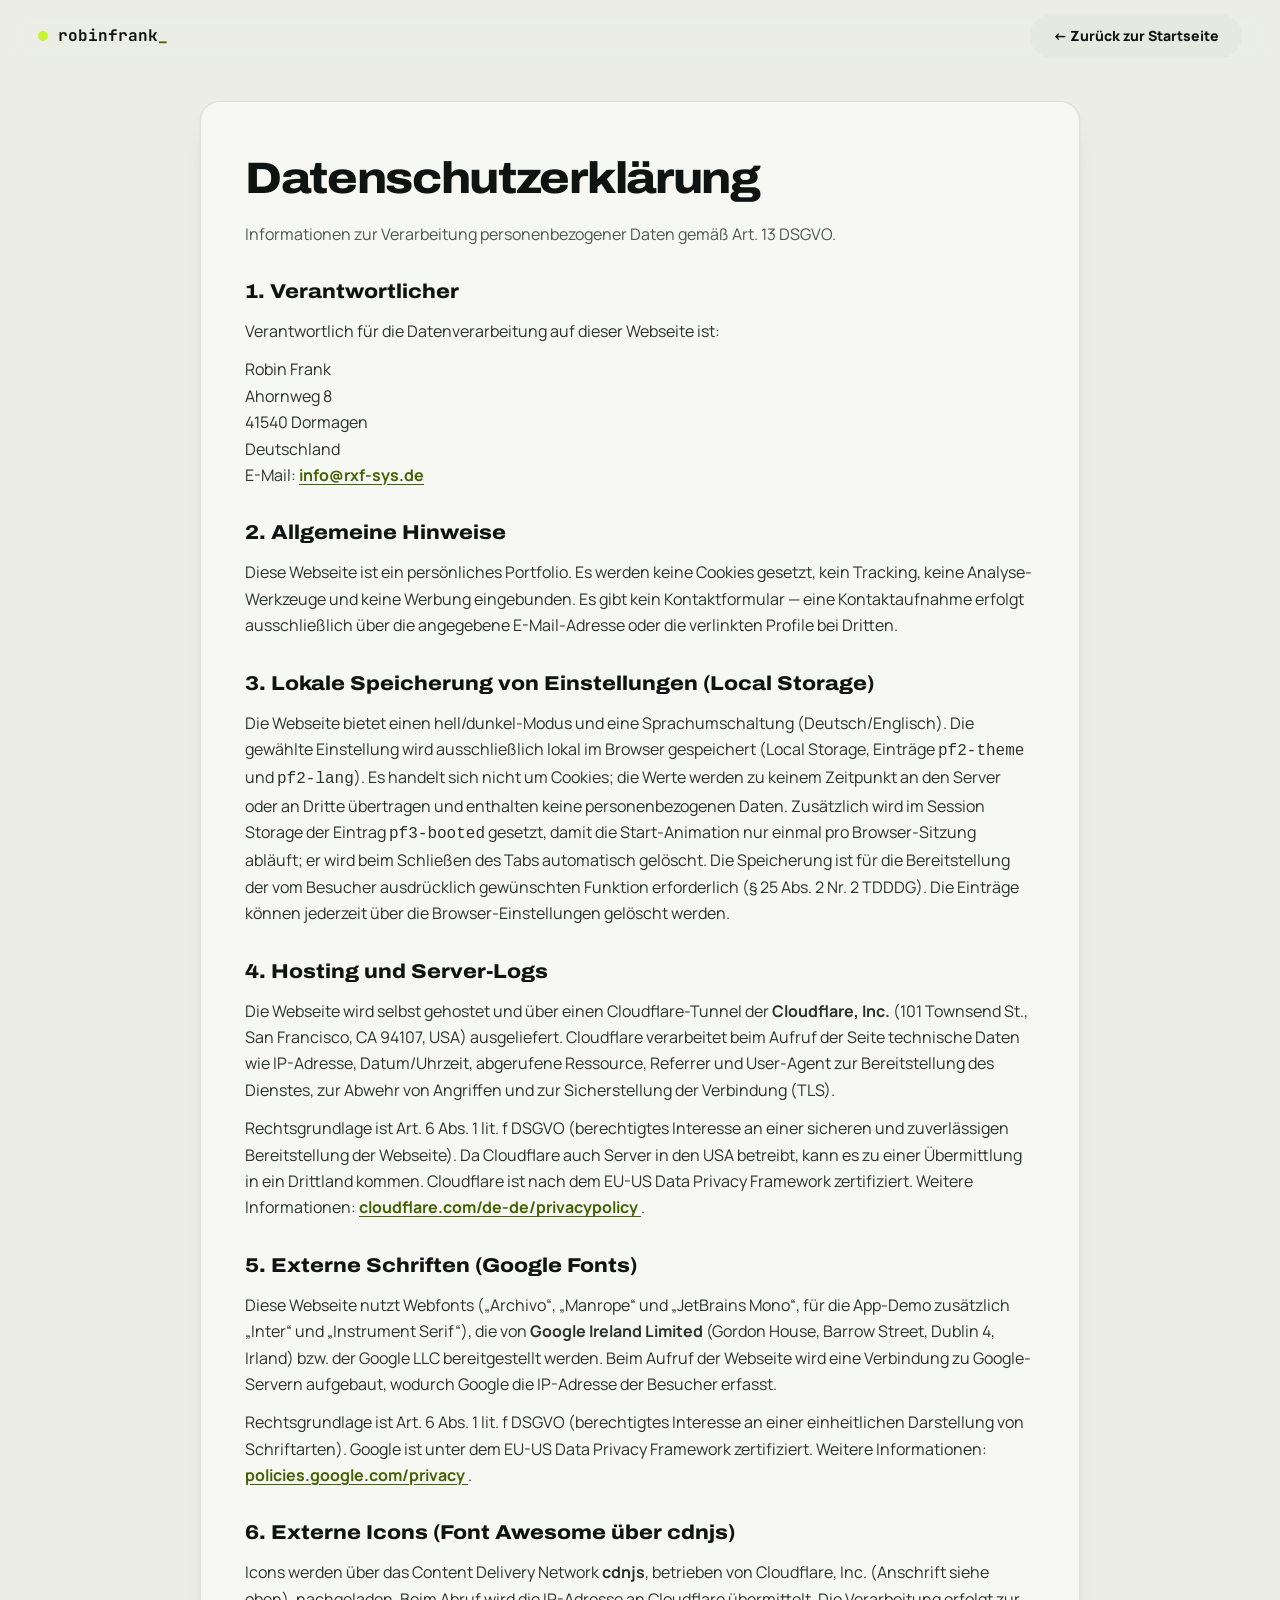
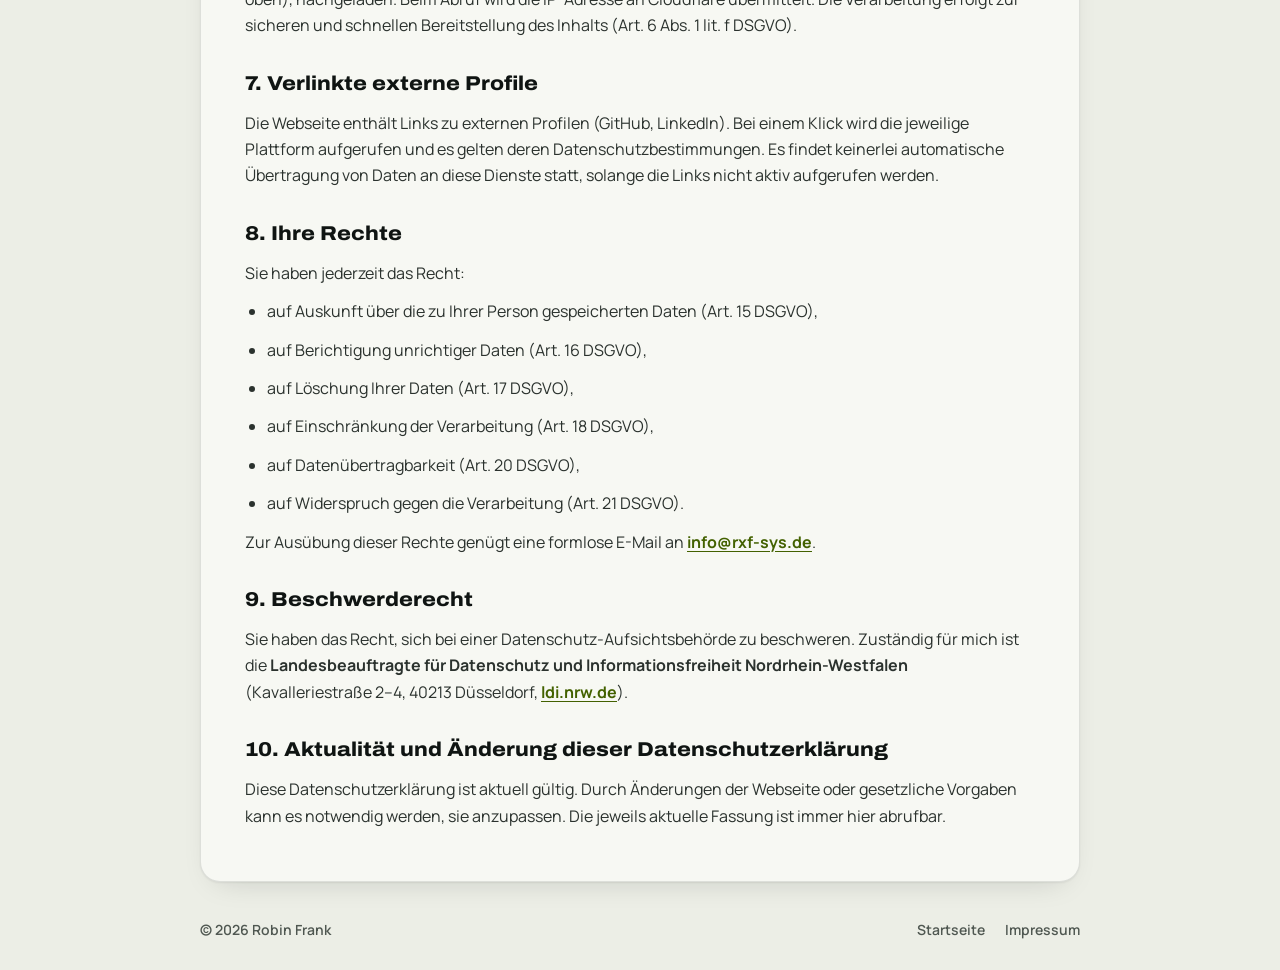
==== commit 4191b67c: "Redesign portfolio as animated "Live System" with Phosphor palette Rebuild the one-pager around a sy" ====
--- a/datenschutz.html
+++ b/datenschutz.html
@@ -8,8 +8,8 @@
 <meta name="robots" content="noindex, follow" />
 <meta name="referrer" content="strict-origin-when-cross-origin" />
 <meta http-equiv="X-Content-Type-Options" content="nosniff" />
-<meta name="theme-color" content="#EFEBE5" media="(prefers-color-scheme: light)" />
-<meta name="theme-color" content="#14162B" media="(prefers-color-scheme: dark)" />
+<meta name="theme-color" content="#ECEEE6" media="(prefers-color-scheme: light)" />
+<meta name="theme-color" content="#0B0F0E" media="(prefers-color-scheme: dark)" />
 
 <link rel="icon" href="/assets/images/favicon.ico?v=2026-06-12" sizes="any" />
 <link rel="icon" type="image/svg+xml" href="/assets/images/favicon.svg?v=2026-06-12" />
@@ -20,8 +20,8 @@
 
 <link rel="preconnect" href="https://fonts.googleapis.com" />
 <link rel="preconnect" href="https://fonts.gstatic.com" crossorigin />
-<link href="https://fonts.googleapis.com/css2?family=Bricolage+Grotesque:wght@500;700;800&family=Manrope:wght@500;600;700;800&family=JetBrains+Mono:wght@400;500;700&display=swap" rel="stylesheet" />
-<link rel="stylesheet" href="/index.css?v=2026-07-28" />
+<link href="https://fonts.googleapis.com/css2?family=Archivo:wdth,wght@100..125,500..900&family=Manrope:wght@400..800&family=JetBrains+Mono:wght@400;500;700&display=swap" rel="stylesheet" />
+<link rel="stylesheet" href="/index.css?v=2026-11-06" />
 </head>
 <body>
 
@@ -72,7 +72,10 @@
         Die gew&auml;hlte Einstellung wird ausschlie&szlig;lich lokal im Browser gespeichert
         (Local Storage, Eintr&auml;ge <code>pf2-theme</code> und <code>pf2-lang</code>). Es
         handelt sich nicht um Cookies; die Werte werden zu keinem Zeitpunkt an den Server oder an
-        Dritte &uuml;bertragen und enthalten keine personenbezogenen Daten. Die Speicherung ist
+        Dritte &uuml;bertragen und enthalten keine personenbezogenen Daten. Zus&auml;tzlich wird im
+        Session Storage der Eintrag <code>pf3-booted</code> gesetzt, damit die Start-Animation nur
+        einmal pro Browser-Sitzung abl&auml;uft; er wird beim Schlie&szlig;en des Tabs automatisch
+        gel&ouml;scht. Die Speicherung ist
         f&uuml;r die Bereitstellung der vom Besucher ausdr&uuml;cklich gew&uuml;nschten Funktion
         erforderlich (&sect; 25 Abs. 2 Nr. 2 TDDDG). Die Eintr&auml;ge k&ouml;nnen jederzeit
         &uuml;ber die Browser-Einstellungen gel&ouml;scht werden.
@@ -104,7 +107,8 @@
     <section>
       <h2>5. Externe Schriften (Google Fonts)</h2>
       <p>
-        Diese Webseite nutzt Webfonts (&bdquo;Bricolage Grotesque&ldquo; und &bdquo;Manrope&ldquo;),
+        Diese Webseite nutzt Webfonts (&bdquo;Archivo&ldquo;, &bdquo;Manrope&ldquo; und &bdquo;JetBrains Mono&ldquo;,
+        f&uuml;r die App-Demo zus&auml;tzlich &bdquo;Inter&ldquo; und &bdquo;Instrument Serif&ldquo;),
         die von <strong>Google Ireland Limited</strong> (Gordon House, Barrow Street, Dublin 4,
         Irland) bzw. der Google LLC bereitgestellt werden. Beim Aufruf der Webseite wird eine
         Verbindung zu Google-Servern aufgebaut, wodurch Google die IP-Adresse der Besucher
--- a/index.css
+++ b/index.css
@@ -1,71 +1,88 @@
 /* ============================================================
-   Portfolio v2 — Robin Frank
-   Bento / Soft Modern · Palette wie rmm.rxf-sys.de („Uxintace sunset"):
-   Navy #181A2F / #242E49 / #37415C · Peach #FDA481 · Terracotta #D16A3E
-   Statisch, kein Build-Schritt.
+   Portfolio v3 — Robin Frank · "Live System"
+   Palette "Phosphor": green-black ink, warm paper, one signal-lime
+   accent (#C6F432) plus amber for warnings. No violet, one accent.
+   Fonts: Archivo (wide display) · Manrope (text) · JetBrains Mono.
+   Static, no build step. Motion: GSAP + ScrollTrigger + SplitText +
+   Lenis (self-hosted in /assets/vendor), all optional — without them
+   every element stays visible and usable.
    ============================================================ */
 
 :root {
-  /* Palette */
-  --navy: #181A2F;
-  --slate: #37415C;
-  --blue-soft: #A3ABC2;
-  --pale: #CDD3E0;
-  --terracotta: #D16A3E; /* Akzent Light (Peach hat auf Weiß zu wenig Kontrast) */
-  --peach: #FDA481;      /* Akzent Dark */
-
-  /* Semantik — Light */
-  --bg: #EFEBE5;
-  --card: #FFFFFF;
-  --tile-soft: #F5F2EC;
-  --ink: #1D2438;
-  --body: #3A445C;
-  --muted: #4D5670;
-  --faint: #838CA6;
-  --border: rgba(36, 46, 73, 0.1);
-  --accent: #D16A3E;
-  --accent-soft: #F8E4D8;
-  --accent-ink: #A34E24;
-  --blue-tile: #E4E3EC;
-  --navy-tile: #181A2F;
-  --navy-tile-ink: #F2F3F8;
-  --ok: #2F9E63;
-  --ok-soft: rgba(47, 158, 99, 0.14);
-
-  --shadow: 0 2px 14px rgba(24, 26, 47, 0.08);
-  --shadow-hover: 0 10px 30px rgba(24, 26, 47, 0.14);
-  --r: 24px;
-  --r-sm: 16px;
-  --head: 'Bricolage Grotesque', 'Segoe UI', sans-serif;
+  /* Fixed palette */
+  --lime: #C6F432;
+  --lime-deep: #4A6B00;
+  --ink-black: #0B0F0E;
+  --paper: #ECEEE6;
+
+  /* Semantics — light ("paper") */
+  --bg: #ECEEE6;
+  --bg-2: #E3E6DC;
+  --card: #F7F8F3;
+  --card-2: #EEF0E8;
+  --tile-soft: #E6E9DF;
+  --blue-tile: #DCE0D3;
+  --line: rgba(15, 20, 18, 0.11);
+  --line-strong: rgba(15, 20, 18, 0.2);
+  --ink: #0F1412;
+  --body: #2B322E;
+  --muted: #4F5751;
+  --faint: #7A827C;
+  --accent: #C6F432;
+  --accent-ink: #436100;
+  --on-accent: #0F1412;
+  --accent-soft: rgba(110, 150, 0, 0.13);
+  --amber: #8F5400;
+  --amber-soft: rgba(196, 122, 0, 0.14);
+  --grid-dot: rgba(15, 20, 18, 0.16);
+  --scrim: rgba(11, 15, 14, 0.9);
+
+  --shadow: 0 1px 2px rgba(15, 20, 18, 0.06), 0 12px 32px -18px rgba(15, 20, 18, 0.22);
+  --shadow-hover: 0 2px 4px rgba(15, 20, 18, 0.06), 0 24px 48px -20px rgba(15, 20, 18, 0.32);
+
+  --r: 20px;
+  --r-sm: 12px;
+  --head: 'Archivo', 'Segoe UI', sans-serif;
   --sans: 'Manrope', 'Segoe UI', sans-serif;
   --mono: 'JetBrains Mono', 'SF Mono', Menlo, Consolas, monospace;
   --ease: cubic-bezier(0.22, 1, 0.36, 1);
+  --ease-io: cubic-bezier(0.65, 0, 0.35, 1);
+
+  --gut: clamp(18px, 4vw, 56px);
+  --topbar-h: 72px;
 }
 
 html[data-theme="dark"] {
-  --bg: #14162B;
-  --card: #1F2439;
-  --tile-soft: #29304C;
-  --ink: #EEF0F6;
-  --body: #C4CADC;
-  --muted: #A3ABC2;
-  --faint: #7E87A3;
-  --border: rgba(163, 171, 194, 0.14);
-  --accent: #FDA481;
-  --accent-soft: rgba(253, 164, 129, 0.14);
-  --accent-ink: #FDA481;
-  --blue-tile: #2A3450;
-  --navy-tile: #FDA481;
-  --navy-tile-ink: #181A2F;
-  --ok: #4FC98A;
-  --ok-soft: rgba(79, 201, 138, 0.16);
-
-  --shadow: 0 2px 14px rgba(0, 0, 0, 0.3);
-  --shadow-hover: 0 10px 30px rgba(0, 0, 0, 0.45);
+  --bg: #0B0F0E;
+  --bg-2: #0F1513;
+  --card: #121916;
+  --card-2: #17201C;
+  --tile-soft: #1A231F;
+  --blue-tile: #222D28;
+  --line: rgba(214, 236, 200, 0.1);
+  --line-strong: rgba(214, 236, 200, 0.2);
+  --ink: #ECEEE6;
+  --body: #C3C9BF;
+  --muted: #9AA297;
+  --faint: #6E776C;
+  --accent: #C6F432;
+  --accent-ink: #C6F432;
+  --on-accent: #0B0F0E;
+  --accent-soft: rgba(198, 244, 50, 0.12);
+  --amber: #FFB547;
+  --amber-soft: rgba(255, 181, 71, 0.13);
+  --grid-dot: rgba(236, 238, 230, 0.15);
+
+  --shadow: 0 1px 0 rgba(255, 255, 255, 0.03) inset, 0 18px 40px -22px rgba(0, 0, 0, 0.7);
+  --shadow-hover: 0 1px 0 rgba(255, 255, 255, 0.05) inset, 0 28px 56px -24px rgba(0, 0, 0, 0.85);
 }
 
 * { box-sizing: border-box; }
 html { scroll-behavior: smooth; }
+/* Lenis drives scrolling itself — native smooth scrolling would fight it */
+html.lenis, html.lenis body { height: auto; }
+.lenis.lenis-smooth { scroll-behavior: auto !important; }
+.lenis.lenis-stopped { overflow: hidden; }
 
 body {
   margin: 0;
@@ -76,53 +93,107 @@
   line-height: 1.65;
   -webkit-font-smoothing: antialiased;
   transition: background 0.35s ease, color 0.35s ease;
+  overflow-x: clip;
 }
 
 img { max-width: 100%; display: block; }
 a { color: inherit; text-decoration: none; }
-h1, h2, h3 { font-family: var(--head); color: var(--ink); margin: 0; text-wrap: balance; }
+h1, h2, h3 {
+  font-family: var(--head); color: var(--ink); margin: 0;
+  font-stretch: 112%; text-wrap: balance;
+}
 p { text-wrap: pretty; }
-
-/* Waechst auf grossen Bildschirmen mit, statt bei einer festen Breite
-   stehenzubleiben — identisch zu den Sektionen auf www.rxf-sys.de. */
-.container { max-width: min(1360px, 94vw); margin: 0 auto; padding: 0 clamp(18px, 2vw, 24px); }
-
-/* Anker-Sprünge dürfen nicht unter dem sticky Header landen */
-section[id] { scroll-margin-top: 92px; }
+.mono { font-family: var(--mono); }
+.dim { color: var(--muted); }
+::selection { background: var(--accent); color: var(--on-accent); }
+
+.sr-only {
+  position: absolute; width: 1px; height: 1px; padding: 0; margin: -1px;
+  overflow: hidden; clip: rect(0, 0, 0, 0); white-space: nowrap; border: 0;
+}
+
+.container { max-width: 1320px; margin: 0 auto; padding: 0 var(--gut); position: relative; }
+
+/* Anchor jumps must not land under the sticky header */
+section[id] { scroll-margin-top: var(--topbar-h); }
 
 .skip-link {
-  position: absolute; left: -9999px; top: 0; z-index: 200;
-  background: var(--navy); color: #fff; padding: 10px 18px; border-radius: 0 0 12px 0;
+  position: absolute; left: -9999px; top: 0; z-index: 400;
+  background: var(--accent); color: var(--on-accent); font-weight: 700;
+  padding: 10px 18px; border-radius: 0 0 12px 0;
 }
 .skip-link:focus { left: 0; }
 
-/* ============ Topbar — identisch aufgebaut wie auf www.rxf-sys.de ============
-   Randlos über die volle Breite: die Marke sitzt links am Rand,
-   die Aktionen rechts — auf jedem Bildschirm. */
+.scroll-progress {
+  position: fixed; top: 0; left: 0; z-index: 150;
+  height: 2px; width: 0; background: var(--accent);
+  box-shadow: 0 0 12px var(--accent);
+}
+
+/* ============ Boot sequence ============
+   Visible only while <html> carries .is-booting (set by boot.js).
+   A CSS failsafe hides it after 6 s should index.js never run. */
+.boot { display: none; }
+html.is-booting .boot {
+  display: flex; position: fixed; inset: 0; z-index: 500;
+  background: #070A09; color: #C3C9BF;
+  align-items: flex-end; justify-content: flex-start;
+  padding: clamp(20px, 5vw, 64px);
+  animation: boot-failsafe 0.01s linear 6s forwards;
+}
+html.is-booting .boot.is-leaving {
+  clip-path: inset(0 0 100% 0);
+  transition: clip-path 0.7s var(--ease-io);
+}
+.boot-screen { width: min(720px, 100%); }
+.boot-log {
+  margin: 0; font-family: var(--mono); font-size: clamp(13px, 1.4vw, 15px);
+  line-height: 1.75; white-space: pre-wrap; min-height: 15em;
+}
+.boot-log .ok { color: var(--lime); }
+.boot-log .hi { color: #ECEEE6; }
+.boot-log .cursor {
+  display: inline-block; width: 0.6em; height: 1.1em; vertical-align: -0.18em;
+  background: var(--lime); animation: blink 1s steps(1) infinite;
+}
+.boot-hint { display: block; margin-top: 24px; font-family: var(--mono); font-size: 13px; color: #868F84; }
+@keyframes boot-failsafe { to { visibility: hidden; opacity: 0; pointer-events: none; } }
+@keyframes blink { 50% { opacity: 0; } }
+
+/* ============ Topbar — same classes/order as www.rxf-sys.de ============ */
 .topbar {
   position: sticky; top: 0; z-index: 100;
   display: flex; align-items: center; gap: 10px;
   padding: 14px clamp(16px, 3vw, 48px);
-  background: color-mix(in srgb, var(--bg) 86%, transparent);
-  backdrop-filter: saturate(180%) blur(12px);
-  -webkit-backdrop-filter: saturate(180%) blur(12px);
+  background: color-mix(in srgb, var(--bg) 88%, transparent);
+  backdrop-filter: saturate(160%) blur(12px);
+  -webkit-backdrop-filter: saturate(160%) blur(12px);
   border-bottom: 1px solid transparent;
-  transition: border-color 0.25s ease;
-}
-.topbar.scrolled { border-bottom-color: var(--border); }
+  transition: border-color 0.25s ease, background 0.35s ease;
+}
+.topbar.scrolled { border-bottom-color: var(--line); }
 
 .brand {
   display: inline-flex; align-items: center; gap: 10px;
-  font-family: var(--head); font-weight: 800; font-size: 18px;
-  letter-spacing: -0.02em;
+  font-family: var(--mono); font-weight: 700; font-size: 16px;
   color: var(--ink); margin-right: auto;
 }
-.brand-dot { width: 12px; height: 12px; border-radius: 50%; background: var(--accent); flex-shrink: 0; }
+.brand-dot {
+  width: 10px; height: 10px; border-radius: 50%; flex-shrink: 0;
+  background: var(--accent); box-shadow: 0 0 0 0 var(--accent);
+  animation: led-pulse 2.6s ease-out infinite;
+}
 .brand-text { white-space: nowrap; }
-
-.topbar-nav { display: flex; gap: 2px; background: var(--card); border-radius: 999px; padding: 5px; box-shadow: var(--shadow); }
-/* :not(.nav-cta) — der Kontakt-Knopf im Mobil-Menü ist zwar ein Kind der
-   Navigation, behält aber die .btn-Gestaltung. */
+.brand-text::after { content: "_"; color: var(--accent-ink); animation: blink 1.1s steps(1) infinite; }
+@keyframes led-pulse {
+  0% { box-shadow: 0 0 0 0 color-mix(in srgb, var(--accent) 70%, transparent); }
+  70%, 100% { box-shadow: 0 0 0 8px transparent; }
+}
+
+.topbar-nav {
+  display: flex; gap: 2px; padding: 4px;
+  background: var(--card); border: 1px solid var(--line); border-radius: 999px;
+}
 .topbar-nav a:not(.nav-cta) {
   display: flex; align-items: center; gap: 10px;
   font-size: 14px; font-weight: 700; color: var(--muted);
@@ -130,46 +201,37 @@
   transition: color 0.2s ease, background 0.2s ease;
 }
 .topbar-nav a:not(.nav-cta):hover { color: var(--ink); }
-.topbar-nav a.active { color: var(--card); background: var(--ink); }
-html[data-theme="dark"] .topbar-nav a.active { color: var(--bg); }
-
-/* Sektionsnummer und Kontakt-Knopf erscheinen nur im Mobil-Menü */
+.topbar-nav a.active { color: var(--on-accent); background: var(--accent); }
+
+/* Section number and contact button appear in the mobile menu only */
 .topbar-nav .nav-num { display: none; }
 .topbar-nav .nav-cta { display: none; }
 
-/* Runde Aktionsknöpfe — Sprache, Theme, Menü teilen sich eine Form */
 .theme-toggle,
 .lang-toggle,
 .nav-toggle {
   display: flex; align-items: center; justify-content: center; gap: 6px;
   height: 44px; min-width: 44px; padding: 0 14px;
   background: var(--card); color: var(--muted);
-  border: none; border-radius: 999px; box-shadow: var(--shadow);
-  font-family: var(--sans); font-size: 13.5px; font-weight: 800; cursor: pointer;
+  border: 1px solid var(--line); border-radius: 999px;
+  font-family: var(--mono); font-size: 13.5px; font-weight: 700; cursor: pointer;
   flex-shrink: 0;
-  transition: color 0.2s ease, transform 0.2s var(--ease);
+  transition: color 0.2s ease, border-color 0.2s ease, transform 0.2s var(--ease);
 }
 .theme-toggle { padding: 0; font-size: 14px; }
 .theme-toggle:hover,
 .lang-toggle:hover,
-.nav-toggle:hover { color: var(--ink); transform: translateY(-2px); }
+.nav-toggle:hover { color: var(--ink); border-color: var(--line-strong); transform: translateY(-1px); }
 
 .topbar-cta {
   display: inline-flex; align-items: center; gap: 8px;
-  height: 44px; padding: 0 22px;
-  border-radius: 999px;
-  background: var(--navy); color: #fff;
+  height: 44px; padding: 0 22px; border-radius: 999px;
+  background: var(--ink); color: var(--bg);
   font-size: 14px; font-weight: 800; white-space: nowrap;
-  box-shadow: 0 6px 18px rgba(24, 26, 47, 0.22);
-  transition: transform 0.25s var(--ease), box-shadow 0.25s ease;
-}
-.topbar-cta:hover { transform: translateY(-2px); box-shadow: 0 10px 26px rgba(24, 26, 47, 0.3); }
-html[data-theme="dark"] .topbar-cta {
-  background: var(--accent); color: var(--navy);
-  box-shadow: 0 6px 18px rgba(253, 164, 129, 0.2);
-}
-
-/* Menü-Knopf: zwei Striche, die sich zum Kreuz drehen */
+  transition: transform 0.25s var(--ease), background 0.25s ease, color 0.25s ease;
+}
+.topbar-cta:hover { transform: translateY(-1px); background: var(--accent); color: var(--on-accent); }
+
 .nav-toggle { display: none; padding: 0; }
 .nav-toggle-bars { position: relative; width: 17px; height: 12px; display: block; }
 .nav-toggle-bars span {
@@ -183,204 +245,399 @@
 .topbar.nav-open .nav-toggle-bars span:first-child { transform: translateY(4px) rotate(45deg); }
 .topbar.nav-open .nav-toggle-bars span:last-child { transform: translateY(-4px) rotate(-45deg); }
 
+/* ============ Buttons ============ */
 .btn {
-  display: inline-flex; align-items: center; gap: 10px;
-  font-family: var(--sans); font-size: 15px; font-weight: 700;
-  padding: 14px 28px; border-radius: 999px; border: none; cursor: pointer;
-  transition: transform 0.25s var(--ease), box-shadow 0.25s ease, background 0.25s ease;
-}
-.btn-primary { background: var(--navy); color: #fff; box-shadow: 0 6px 18px rgba(24, 26, 47, 0.25); }
-.btn-primary:hover { transform: translateY(-3px); box-shadow: 0 10px 26px rgba(24, 26, 47, 0.32); }
-html[data-theme="dark"] .btn-primary { background: var(--peach); color: var(--navy); box-shadow: 0 6px 18px rgba(253, 164, 129, 0.2); }
+  display: inline-flex; align-items: center; justify-content: center; gap: 10px;
+  min-height: 52px; padding: 0 28px;
+  font-family: var(--sans); font-size: 16px; font-weight: 800;
+  border-radius: 999px; border: 1px solid transparent; cursor: pointer;
+  transition: transform 0.25s var(--ease), background 0.25s ease, color 0.25s ease, border-color 0.25s ease;
+  will-change: transform;
+}
+.btn-primary { background: var(--accent); color: var(--on-accent); }
+.btn-primary i { transition: transform 0.25s var(--ease); }
+.btn-ghost { background: transparent; color: var(--ink); border-color: var(--line-strong); }
 .btn-soft { background: var(--tile-soft); color: var(--ink); }
-.btn-soft:hover { transform: translateY(-3px); background: var(--blue-tile); }
-.btn-nav { height: 44px; padding: 0 22px; font-size: 14px; }
-
-/* ============ Bento-Grundgerüst ============ */
-.bento { display: grid; grid-template-columns: repeat(12, 1fr); gap: 18px; }
-.tile {
-  background: var(--card); border-radius: var(--r);
-  box-shadow: var(--shadow); padding: 28px;
-  transition: opacity 0.6s ease, transform 0.35s var(--ease), box-shadow 0.35s ease, background 0.35s ease;
-}
-.tile-hover:hover { transform: translateY(-5px); box-shadow: var(--shadow-hover); }
-.span-3 { grid-column: span 3; }
-.span-4 { grid-column: span 4; }
-.span-5 { grid-column: span 5; }
-.span-6 { grid-column: span 6; }
-.span-7 { grid-column: span 7; }
-.span-8 { grid-column: span 8; }
-.span-12 { grid-column: span 12; }
-
-.tile-label {
-  font-family: var(--mono);
-  font-size: 11.5px; font-weight: 700; letter-spacing: 1.4px; text-transform: uppercase;
-  color: var(--faint); margin-bottom: 14px;
-}
+.btn-nav { min-height: 44px; padding: 0 22px; font-size: 14px; }
+@media (hover: hover) and (pointer: fine) {
+  .btn-primary:hover i { transform: translateX(3px); }
+  .btn-ghost:hover { border-color: var(--ink); }
+  .btn-soft:hover { background: var(--blue-tile); }
+}
+.btn:active { transform: translateY(1px) scale(0.985); }
+
+/* ============ The cable ============
+   A vertical signal line in the left gutter. JS positions it between the
+   hero and the last section port and scales the fill with scroll. */
+.cable { display: none; }
+html.js .cable {
+  display: block; position: absolute; z-index: 1; pointer-events: none;
+  width: 2px; left: 0; top: 0; height: 0;
+  background: var(--line);
+}
+.cable-fill {
+  position: absolute; inset: 0; transform-origin: top; transform: scaleY(0);
+  background: linear-gradient(to bottom, color-mix(in srgb, var(--accent) 25%, transparent), var(--accent));
+}
+.packet {
+  position: absolute; left: 50%; top: 0; width: 10px; height: 10px; margin: -5px 0 0 -5px;
+  border-radius: 50%; background: var(--accent);
+  box-shadow: 0 0 0 4px color-mix(in srgb, var(--accent) 22%, transparent), 0 0 18px var(--accent);
+}
+main { position: relative; display: block; }
+main:focus { outline: none; }
 
 /* ============ Hero ============ */
-.hero { padding: 28px 0 0; }
-.hero-main { padding: 46px 50px; display: flex; flex-direction: column; align-items: flex-start; gap: 22px; }
-
-.chip {
-  display: inline-flex; align-items: center; gap: 9px;
-  font-size: 13.5px; font-weight: 700; color: var(--accent-ink);
-  background: var(--accent-soft); padding: 8px 16px; border-radius: 999px;
-}
-.chip .dot { width: 8px; height: 8px; border-radius: 50%; background: var(--ok); animation: pulse 2.4s ease infinite; }
-@keyframes pulse { 0%, 100% { box-shadow: 0 0 0 0 rgba(47, 158, 99, 0.4); } 50% { box-shadow: 0 0 0 6px rgba(47, 158, 99, 0); } }
-
-.hero-main h1 { font-size: clamp(38px, 4.6vw, 60px); font-weight: 800; line-height: 1.07; letter-spacing: -1.5px; }
-.hero-main h1 .hl { color: var(--slate); }
-html[data-theme="dark"] .hero-main h1 .hl { color: var(--peach); }
-.hero-lede { font-size: 18px; line-height: 1.7; color: var(--muted); max-width: 600px; margin: 0; }
-.hero-cta { display: flex; gap: 12px; margin-top: 6px; flex-wrap: wrap; }
-
-.portrait-tile { padding: 0; overflow: hidden; position: relative; min-height: 380px; }
-.portrait-tile img { width: 100%; height: 100%; object-fit: cover; position: absolute; inset: 0; }
-.portrait-overlay {
-  position: absolute; left: 14px; right: 14px; bottom: 14px;
-  display: flex; align-items: center; gap: 12px;
-  background: color-mix(in srgb, var(--card) 92%, transparent);
-  border-radius: var(--r-sm); padding: 12px 18px;
-}
-.portrait-overlay .name { font-family: var(--head); font-weight: 800; font-size: 16px; color: var(--ink); white-space: nowrap; }
-.portrait-overlay .loc { font-size: 12.5px; font-weight: 600; color: var(--muted); }
-.portrait-overlay .status { margin-left: auto; width: 10px; height: 10px; border-radius: 50%; background: var(--ok); }
-
-.stats-tile { display: flex; gap: 14px; padding: 18px; }
-.stat {
-  flex: 1; border-radius: 18px; padding: 18px 20px;
+.hero {
+  position: relative; overflow: hidden;
+  min-height: calc(100svh - var(--topbar-h));
   display: flex; flex-direction: column; justify-content: center;
-}
-.stat .num {
-  font-family: var(--mono); font-size: 28px; font-weight: 700; line-height: 1.15;
-  letter-spacing: -0.02em; font-variant-numeric: tabular-nums;
-  /* Leerzeichen belegen in einer dicktengleichen Schrift eine volle Zelle
-     („~3 J.") — auf ein normales Wortabstandsmaß zusammenziehen. */
-  word-spacing: -0.3em;
-}
-.stat .lbl { font-size: 13px; font-weight: 600; opacity: 0.8; }
-.stat-blue { background: var(--blue-tile); color: var(--ink); }
-.stat-sand { background: var(--accent-soft); color: var(--accent-ink); }
-.stat-pale { background: var(--tile-soft); color: var(--slate); }
-html[data-theme="dark"] .stat-pale { color: var(--blue-soft); }
-
-.tags { display: flex; flex-wrap: wrap; gap: 8px; }
+  padding: clamp(32px, 6vh, 72px) 0 0;
+}
+.hero-grid { position: absolute; inset: 0; width: 100%; height: 100%; z-index: 0; }
+.hero::after {
+  /* soft fade so the grid never competes with the copy at the bottom */
+  content: ""; position: absolute; inset: auto 0 0; height: 30%; z-index: 0; pointer-events: none;
+  background: linear-gradient(to bottom, transparent, var(--bg));
+}
+.hero-inner {
+  z-index: 1; width: 100%;
+  display: grid; grid-template-columns: minmax(0, 7fr) minmax(0, 5fr);
+  gap: clamp(24px, 4vw, 64px); align-items: center;
+}
+.hero-status {
+  display: inline-flex; align-items: center; gap: 10px; flex-wrap: wrap;
+  margin: 0 0 28px; padding: 8px 16px 8px 12px;
+  border: 1px solid var(--line); border-radius: 999px; background: color-mix(in srgb, var(--card) 70%, transparent);
+  font-size: 14px; font-weight: 700; color: var(--ink);
+}
+.hero-status .mono { font-weight: 500; color: var(--muted); font-size: 13px; }
+.hero-status-sep { color: var(--faint); }
+.led {
+  width: 8px; height: 8px; border-radius: 50%; background: var(--accent-ink);
+  animation: led-pulse 2.2s ease-out infinite;
+}
+html[data-theme="dark"] .led { background: var(--accent); }
+.hero-title {
+  font-size: clamp(40px, 4.8vw, 80px); font-weight: 800; line-height: 0.98;
+  letter-spacing: -0.035em; font-stretch: 118%;
+}
+.hl { color: var(--accent-ink); }
+.hero-lede {
+  font-size: clamp(17px, 1.35vw, 20px); color: var(--body);
+  max-width: 54ch; margin: 24px 0 32px;
+}
+.hero-cta { display: flex; gap: 12px; flex-wrap: wrap; }
+
+.hero-portrait { margin: 0; justify-self: end; width: min(100%, 400px); }
+.portrait-frame {
+  position: relative; aspect-ratio: 1 / 1; overflow: hidden;
+  border-radius: var(--r); background: var(--card-2);
+  border: 1px solid var(--line);
+}
+.portrait-frame img { width: 100%; height: 100%; object-fit: cover; object-position: 50% 20%; transform: scale(1.04); }
+.portrait-scan {
+  position: absolute; inset: 0; pointer-events: none;
+  background: repeating-linear-gradient(to bottom, transparent 0 3px, rgba(11, 15, 14, 0.07) 3px 4px);
+  mix-blend-mode: multiply;
+}
+.corner { position: absolute; width: 22px; height: 22px; border: 2px solid var(--accent); pointer-events: none; }
+.corner-tl { top: 14px; left: 14px; border-right: 0; border-bottom: 0; }
+.corner-br { bottom: 14px; right: 14px; border-left: 0; border-top: 0; }
+.portrait-meta {
+  display: flex; justify-content: space-between; gap: 12px;
+  margin-top: 12px; font-size: 13px; color: var(--ink);
+}
+
+.telemetry {
+  grid-column: 1 / -1; margin-top: clamp(28px, 5vh, 56px);
+  display: grid; grid-template-columns: repeat(4, minmax(0, 1fr));
+  border: 1px solid var(--line); border-radius: var(--r);
+  background: color-mix(in srgb, var(--card) 82%, transparent);
+  backdrop-filter: blur(6px); -webkit-backdrop-filter: blur(6px);
+}
+.metric {
+  position: relative; display: grid; gap: 4px; align-content: start;
+  padding: 20px 22px; border-left: 1px solid var(--line); min-width: 0;
+}
+.metric:first-child { border-left: 0; }
+.metric-k { font-size: 13px; color: var(--muted); }
+.metric-v { font-family: var(--mono); font-size: clamp(28px, 2.6vw, 38px); font-weight: 700; color: var(--ink); line-height: 1.1; }
+.metric-l { font-size: 14px; color: var(--muted); }
+.metric-role { font-family: var(--head); font-stretch: 110%; font-size: 19px; font-weight: 800; color: var(--ink); line-height: 1.2; }
+.metric-now { background: var(--accent-soft); border-radius: 0 var(--r) var(--r) 0; }
+.spark { position: absolute; right: 18px; top: 22px; width: 84px; height: 22px; overflow: visible; }
+.spark polyline { fill: none; stroke: var(--accent-ink); stroke-width: 2; stroke-linejoin: round; stroke-linecap: round; }
+html[data-theme="dark"] .spark polyline { stroke: var(--accent); }
+
+.marquee {
+  position: relative; z-index: 1; margin-top: clamp(28px, 5vh, 48px);
+  border-block: 1px solid var(--line); overflow: hidden;
+  -webkit-mask-image: linear-gradient(to right, transparent, #000 8%, #000 92%, transparent);
+  mask-image: linear-gradient(to right, transparent, #000 8%, #000 92%, transparent);
+}
+.marquee-track {
+  display: flex; width: max-content; margin: 0; padding: 14px 0; list-style: none;
+  font-family: var(--mono); font-size: 15px; color: var(--muted);
+}
+.marquee-track li { padding: 0 22px; white-space: nowrap; display: flex; align-items: center; gap: 44px; }
+.marquee-track li::after { content: "▸"; color: var(--accent-ink); }
+html[data-theme="dark"] .marquee-track li::after { color: var(--accent); }
+html.motion .marquee-track { animation: marquee 38s linear infinite; }
+.marquee:hover .marquee-track { animation-play-state: paused; }
+@keyframes marquee { to { transform: translateX(-50%); } }
+
+/* Hero intro: hidden only while JS is about to play it. Failsafe shows
+   everything after 5 s even if index.js never runs. */
+html.js:not(.hero-in) .hero [data-intro] { opacity: 0; animation: intro-failsafe 0.01s linear 5s forwards; }
+html.hero-in .hero [data-intro] {
+  opacity: 1;
+  transition: opacity 0.9s var(--ease), transform 0.9s var(--ease), clip-path 1.1s var(--ease-io);
+  transition-delay: calc(var(--i, 0) * 110ms);
+}
+html.js:not(.hero-in) .hero .hero-portrait { clip-path: inset(0 0 100% 0); }
+html.hero-in .hero .hero-portrait { clip-path: inset(0 0 0 0); }
+html.js:not(.hero-in) .hero .telemetry,
+html.js:not(.hero-in) .hero .hero-cta,
+html.js:not(.hero-in) .hero .hero-lede { transform: translateY(24px); }
+@keyframes intro-failsafe { to { opacity: 1; transform: none; clip-path: none; } }
+
+/* SplitText line masks (hero title) */
+.split-line { overflow: hidden; padding-bottom: 0.06em; margin-bottom: -0.06em; }
+
+/* ============ Sections ============ */
+.section { position: relative; padding: clamp(96px, 14vh, 168px) 0; }
+.section-band { background: var(--bg-2); }
+
+.section-head {
+  position: relative; display: flex; align-items: baseline; gap: 18px; flex-wrap: wrap;
+  margin-bottom: clamp(36px, 6vh, 64px);
+}
+.section-head .num {
+  font-family: var(--mono); font-size: 15px; font-weight: 700; color: var(--accent-ink);
+  padding: 4px 10px; border: 1px solid currentColor; border-radius: 999px;
+  transform: translateY(-0.6em);
+}
+.section-head h2 {
+  font-size: clamp(40px, 6vw, 96px); font-weight: 800; line-height: 0.95;
+  letter-spacing: -0.035em; font-stretch: 120%;
+}
+.section-head .kicker { margin-left: auto; font-family: var(--mono); font-size: 14px; color: var(--muted); }
+.section-head .kicker::before { content: "// "; color: var(--faint); }
+
+/* Port: where the cable plugs into each section */
+.port {
+  position: absolute; left: calc(var(--gut) * -0.5); top: 50%;
+  width: 14px; height: 14px; margin: -7px 0 0 -7px; border-radius: 50%;
+  background: var(--bg); border: 2px solid var(--line-strong);
+  transition: border-color 0.4s ease, background 0.4s ease, box-shadow 0.4s ease;
+  z-index: 2;
+}
+.port::after {
+  content: ""; position: absolute; left: 12px; top: 50%; height: 2px; margin-top: -1px;
+  width: calc(var(--gut) * 0.5 - 14px); background: var(--line);
+  transform-origin: left; transition: background 0.4s ease;
+}
+.port.is-live { border-color: var(--accent); background: var(--accent); box-shadow: 0 0 0 5px var(--accent-soft), 0 0 18px var(--accent); }
+.port.is-live::after { background: var(--accent); }
+.section-band .port { background: var(--bg-2); }
+.section-band .port.is-live { background: var(--accent); }
+
+.section-lede { margin: -24px 0 40px; font-size: 14px; color: var(--muted); }
+
+/* Generic reveal — only hidden while the motion layer is active */
+html.motion .reveal { opacity: 0; transform: translateY(32px); transition: opacity 0.9s var(--ease), transform 0.9s var(--ease); }
+html.motion .reveal.in { opacity: 1; transform: none; }
+html.motion .reveal[data-stagger] > *,
+html.motion .reveal [data-stagger] > * {
+  opacity: 0; transform: translateY(18px);
+  transition: opacity 0.7s var(--ease), transform 0.7s var(--ease);
+  transition-delay: calc(var(--d, 0) * 80ms + 120ms);
+}
+html.motion .reveal.in[data-stagger] > *,
+html.motion .reveal.in [data-stagger] > * { opacity: 1; transform: none; }
+
+/* ============ 01 About ============ */
+.statement { margin: 0 0 clamp(56px, 9vh, 112px); }
+.statement-text {
+  margin: 0; font-family: var(--head); font-stretch: 112%;
+  font-size: clamp(30px, 4.4vw, 68px); font-weight: 700; line-height: 1.08;
+  letter-spacing: -0.025em; color: var(--ink); max-width: 21ch;
+}
+.statement cite { display: block; margin-top: 22px; font-style: normal; font-family: var(--mono); font-size: 14px; color: var(--muted); }
+.word { display: inline-block; }
+
+.about-grid { display: grid; grid-template-columns: minmax(0, 7fr) minmax(0, 5fr); gap: clamp(28px, 5vw, 80px); align-items: start; }
+.about-text p { font-size: 18px; line-height: 1.75; max-width: 62ch; margin: 0 0 22px; }
+.about-text p:first-child::first-line { color: var(--ink); font-weight: 700; }
+
+.spec {
+  border: 1px solid var(--line); border-radius: var(--r); background: var(--card);
+  box-shadow: var(--shadow); overflow: hidden;
+}
+.spec-bar {
+  display: flex; align-items: center; gap: 12px; padding: 12px 16px;
+  border-bottom: 1px solid var(--line); font-size: 13px; color: var(--muted); background: var(--card-2);
+}
+.spec-dots { display: inline-flex; gap: 6px; }
+.spec-dots span { width: 9px; height: 9px; border-radius: 50%; background: var(--line-strong); }
+.spec-dots span:first-child { background: var(--accent); }
+.spec-list { margin: 0; padding: 10px 0; font-family: var(--mono); font-size: 14px; }
+.spec-row { display: grid; grid-template-columns: 11ch 1fr; gap: 12px; padding: 10px 20px; }
+.spec-row + .spec-row { border-top: 1px dashed var(--line); }
+.spec-row dt { color: var(--muted); }
+.spec-row dt::after { content: ":"; }
+.spec-row dd { margin: 0; color: var(--ink); font-weight: 500; }
+
+/* ============ 02 Skills (services) ============ */
+.services { list-style: none; margin: 0; padding: 0; border-top: 1px solid var(--line-strong); }
+.service {
+  position: relative; padding: 26px 8px 26px 0; border-bottom: 1px solid var(--line-strong);
+  display: grid; grid-template-columns: minmax(0, 5fr) minmax(0, 6fr); gap: 16px 40px; align-items: center;
+  transition: background 0.3s ease, padding 0.3s var(--ease);
+}
+.service-head {
+  display: grid; grid-template-columns: 10px 20px minmax(0, 1fr) auto;
+  column-gap: 14px; row-gap: 4px; align-items: center; min-width: 0;
+}
+.svc-led {
+  width: 10px; height: 10px; border-radius: 50%; flex-shrink: 0;
+  background: var(--accent-ink); box-shadow: 0 0 0 4px var(--accent-soft);
+  transition: background 0.3s ease, box-shadow 0.3s ease;
+}
+html[data-theme="dark"] .svc-led { background: var(--accent); }
+.svc-icon { color: var(--muted); font-size: 16px; width: 20px; text-align: center; }
+.service h3 { font-size: clamp(22px, 2.2vw, 30px); font-weight: 800; letter-spacing: -0.02em; }
+.svc-state { grid-column: 3 / -1; grid-row: 2; font-size: 13px; color: var(--accent-ink); }
+.svc-freq {
+  grid-column: 4; grid-row: 1; justify-self: end; font-family: var(--mono); font-size: 13px; color: var(--muted);
+  padding: 4px 10px; border: 1px solid var(--line-strong); border-radius: 999px;
+}
+.service.is-pending .svc-led { background: var(--faint); box-shadow: none; }
+.service.is-pending .svc-state { color: var(--muted); }
+.service.is-starting .svc-led { background: var(--amber); box-shadow: 0 0 0 4px var(--amber-soft); }
+.service.is-starting .svc-state { color: var(--amber); }
+@media (hover: hover) and (pointer: fine) {
+  .service:hover { background: linear-gradient(to right, var(--accent-soft), transparent 70%); padding-left: 16px; }
+}
+
+.tags { display: flex; flex-wrap: wrap; gap: 8px; list-style: none; margin: 0; padding: 0; }
 .tag {
-  font-size: 13px; font-weight: 600; color: var(--ink);
-  background: var(--tile-soft); padding: 6px 14px; border-radius: 999px; white-space: nowrap;
-}
-
-.now-tile { background: var(--navy-tile); color: var(--navy-tile-ink); display: flex; flex-direction: column; justify-content: space-between; gap: 18px; }
-.now-tile .tile-label { color: color-mix(in srgb, var(--navy-tile-ink) 55%, transparent); }
-.now-tile .role { font-family: var(--head); font-size: 21px; font-weight: 800; line-height: 1.25; color: var(--navy-tile-ink); }
-.now-tile .meta { font-size: 13.5px; font-weight: 600; opacity: 0.65; margin-top: 6px; }
-
-/* ============ Sektionen ============ */
-section { padding: 56px 0 0; }
-.section-head { display: flex; align-items: baseline; gap: 16px; margin-bottom: 22px; padding: 0 6px; }
-.section-head .num {
-  font-family: var(--mono); font-size: 12.5px; font-weight: 700;
-  letter-spacing: 0.08em; color: var(--accent-ink);
-}
-.section-head h2 { font-size: clamp(28px, 3vw, 36px); font-weight: 800; letter-spacing: -0.5px; }
-.section-head .kicker { margin-left: auto; font-size: 14px; font-weight: 600; color: var(--faint); }
-
-/* Über mich */
-.about-text p { font-size: 16.5px; margin: 0 0 18px; }
-.about-text p:last-of-type { margin-bottom: 0; }
-.quote-tile { background: var(--blue-tile); display: flex; flex-direction: column; justify-content: center; gap: 14px; }
-.quote-tile blockquote { font-family: var(--head); font-size: 22px; font-weight: 700; line-height: 1.45; color: var(--ink); margin: 0; }
-.quote-tile cite { font-style: normal; font-size: 13.5px; font-weight: 700; color: var(--slate); }
-html[data-theme="dark"] .quote-tile cite { color: var(--blue-soft); }
-
-.fact { display: flex; align-items: center; gap: 14px; padding: 14px 4px; border-bottom: 1px solid var(--border); }
-.fact:last-child { border-bottom: none; }
-.fact-icon {
-  width: 42px; height: 42px; border-radius: 14px; flex-shrink: 0;
-  background: var(--tile-soft); color: var(--slate);
-  display: flex; align-items: center; justify-content: center; font-size: 15px;
-}
-html[data-theme="dark"] .fact-icon { color: var(--peach); }
-.fact .k { font-family: var(--mono); font-size: 10.5px; font-weight: 700; text-transform: uppercase; letter-spacing: 1.2px; color: var(--faint); }
-.fact .v { font-size: 15px; font-weight: 700; color: var(--ink); }
-
-/* Skills */
-.skill-tile h3 { font-size: 19px; font-weight: 800; }
-.skill-top { display: flex; align-items: center; gap: 14px; margin-bottom: 18px; }
-.skill-icon {
-  width: 46px; height: 46px; border-radius: 15px; flex-shrink: 0;
-  display: flex; align-items: center; justify-content: center; font-size: 17px;
-  background: var(--blue-tile); color: var(--slate);
-}
-html[data-theme="dark"] .skill-icon { color: var(--peach); }
-.skill-freq {
-  margin-left: auto; font-size: 12px; font-weight: 800; letter-spacing: 0.6px; text-transform: uppercase;
-  padding: 5px 12px; border-radius: 999px; white-space: nowrap;
-}
-.freq-daily { background: var(--accent-soft); color: var(--accent-ink); }
-.freq-regular { background: var(--tile-soft); color: var(--muted); }
-
-/* Projekte */
-.project-tile { display: flex; flex-direction: column; gap: 16px; }
-.project-top { display: flex; align-items: center; }
-.project-icon {
-  width: 52px; height: 52px; border-radius: 16px;
-  display: flex; align-items: center; justify-content: center; font-size: 20px;
-  background: var(--blue-tile); color: var(--ink);
-}
-html[data-theme="dark"] .project-icon { color: var(--peach); }
-.project-status { margin-left: auto; font-size: 12.5px; font-weight: 700; padding: 6px 14px; border-radius: 999px; white-space: nowrap; }
-.st-live { background: rgba(47, 158, 99, 0.13); color: var(--ok); }
-.st-wip { background: var(--accent-soft); color: var(--accent-ink); }
-.st-done { background: var(--tile-soft); color: var(--muted); }
-.project-tile h3 { font-size: 21px; font-weight: 800; }
-.project-tile p { font-size: 15px; color: var(--muted); margin: 0; flex: 1; }
-.project-meta { font-size: 13px; font-weight: 700; color: var(--faint); }
-.project-links { display: flex; gap: 18px; }
-.project-links a { font-size: 14px; font-weight: 700; color: var(--slate); display: inline-flex; align-items: center; gap: 8px; transition: color 0.2s ease; }
-.project-links a:hover { color: var(--accent); }
-html[data-theme="dark"] .project-links a { color: var(--blue-soft); }
-html[data-theme="dark"] .project-links a:hover { color: var(--peach); }
-
-.project-feature { background: var(--navy-tile); color: var(--navy-tile-ink); }
-.project-feature h3 { color: var(--navy-tile-ink); font-size: 26px; }
-.project-feature p { color: color-mix(in srgb, var(--navy-tile-ink) 72%, transparent); font-size: 16px; }
-.project-feature .project-meta { color: color-mix(in srgb, var(--navy-tile-ink) 55%, transparent); }
-.project-feature .project-icon { background: color-mix(in srgb, var(--navy-tile-ink) 14%, transparent); color: var(--navy-tile-ink); }
-.project-feature .tag { background: color-mix(in srgb, var(--navy-tile-ink) 12%, transparent); color: var(--navy-tile-ink); }
-.project-feature .project-links a { color: var(--navy-tile-ink); opacity: 0.85; }
-.project-feature .project-links a:hover { opacity: 1; }
-html[data-theme="dark"] .project-feature .project-links a { color: var(--navy-tile-ink); }
-html[data-theme="dark"] .project-feature .project-links a:hover { color: var(--navy-tile-ink); }
-.feature-stats { display: flex; gap: 28px; flex-wrap: wrap; margin: 4px 0; }
-.feature-stat .num {
-  font-family: var(--mono); font-size: 24px; font-weight: 700;
-  letter-spacing: -0.02em; font-variant-numeric: tabular-nums;
-}
-.feature-stat .lbl { font-size: 12.5px; font-weight: 600; opacity: 0.6; }
-
-/* ============ App-Demo (Carousel + klickbarer Prototyp) ============ */
-.demo-tile { display: grid; grid-template-columns: minmax(280px, 360px) 1fr; gap: 32px; align-items: center; }
-.demo-info h3 { font-size: 24px; font-weight: 800; margin-bottom: 12px; }
-.demo-info p { font-size: 15px; color: var(--muted); margin: 0 0 20px; }
+  font-size: 14px; font-weight: 600; color: var(--body);
+  padding: 6px 12px; border-radius: 8px; background: var(--card); border: 1px solid var(--line);
+  transition: border-color 0.2s ease, color 0.2s ease, transform 0.2s var(--ease);
+}
+@media (hover: hover) and (pointer: fine) {
+  .tag:hover { border-color: var(--accent-ink); color: var(--ink); transform: translateY(-2px); }
+}
+
+/* ============ 03 Projects (rack) ============ */
+.projects { padding-bottom: clamp(64px, 10vh, 120px); }
+.rack-meta {
+  display: flex; align-items: center; gap: 18px; margin: -28px 0 28px;
+  font-size: 13px; color: var(--muted);
+}
+.rack-count b { color: var(--ink); font-weight: 700; }
+.rack-progress { position: relative; flex: 0 0 160px; height: 2px; background: var(--line-strong); overflow: hidden; }
+.rack-progress span { position: absolute; inset: 0; background: var(--accent-ink); transform-origin: left; transform: scaleX(0.125); }
+html[data-theme="dark"] .rack-progress span { background: var(--accent); }
+.rack-hint { margin-left: auto; }
+/* Counter and hint only make sense while the rack is pinned */
+.rack-meta { display: none; }
+.projects-pin.is-pinned .rack-meta { display: flex; }
+
+.rack { position: relative; }
+.projects-pin { position: relative; z-index: 2; }
+.rack-track {
+  max-width: 1320px; margin: 0 auto; padding: 0 var(--gut);
+  display: grid; grid-template-columns: repeat(3, minmax(0, 1fr)); gap: 18px;
+}
+.projects-pin.is-pinned { height: calc(100svh - var(--topbar-h)); display: flex; flex-direction: column; justify-content: center; overflow: hidden; }
+.projects-pin.is-pinned > .container { width: 100%; }
+.projects-pin.is-pinned .section-head { margin-bottom: 32px; }
+.projects-pin.is-pinned .blade { gap: 10px; }
+.projects-pin.is-pinned .blade-icon { position: absolute; top: 64px; right: 24px; }
+.projects-pin.is-pinned .blade h3 { padding-right: 56px; }
+.projects-pin.is-pinned .rack-track {
+  display: flex; flex-wrap: nowrap; width: max-content; max-width: none; gap: 20px;
+  padding-left: max(var(--gut), calc((100vw - 1320px) / 2 + var(--gut)));
+  padding-right: 18vw;
+  will-change: transform;
+}
+.projects-pin.is-pinned .blade { width: clamp(320px, 27vw, 400px); flex-shrink: 0; }
+.projects-pin.is-pinned .blade-feature { width: clamp(560px, 50vw, 760px); }
+
+.blade {
+  position: relative; display: flex; flex-direction: column; gap: 12px;
+  padding: 0 24px 24px; border-radius: var(--r);
+  background: var(--card); border: 1px solid var(--line); box-shadow: var(--shadow);
+  overflow: hidden;
+  transition: transform 0.35s var(--ease), box-shadow 0.35s ease, border-color 0.35s ease;
+}
+.blade-feature { grid-column: span 2; }
+@media (hover: hover) and (pointer: fine) {
+  .blade:hover { transform: translateY(-4px); box-shadow: var(--shadow-hover); border-color: var(--line-strong); }
+  .blade:hover .blade-leds span:nth-child(2) { animation-duration: 0.35s; }
+}
+.blade-bar {
+  display: flex; align-items: center; gap: 10px; margin: 0 -24px 6px; padding: 12px 24px;
+  border-bottom: 1px solid var(--line); background: var(--card-2);
+}
+.blade-u { font-size: 13px; color: var(--muted); }
+.blade-leds { display: inline-flex; gap: 5px; margin-right: auto; }
+.blade-leds span { width: 6px; height: 6px; border-radius: 50%; background: var(--line-strong); }
+.blade-leds span:first-child { background: var(--accent-ink); }
+html[data-theme="dark"] .blade-leds span:first-child { background: var(--accent); }
+.blade-leds span:nth-child(2) { background: var(--amber); animation: blink 1.4s steps(1) infinite; }
+.blade-icon {
+  width: 46px; height: 46px; border-radius: 12px;
+  display: grid; place-items: center; font-size: 18px;
+  background: var(--accent-soft); color: var(--accent-ink);
+}
+.blade h3 { font-size: 22px; font-weight: 800; letter-spacing: -0.015em; line-height: 1.2; }
+.blade-feature h3 { font-size: clamp(24px, 2.4vw, 32px); }
+.project-meta { font-family: var(--mono); font-size: 13px; color: var(--muted); }
+.blade p { margin: 0; font-size: 15.5px; color: var(--body); flex-grow: 1; }
+.project-status {
+  font-family: var(--mono); font-size: 13px; font-weight: 500;
+  padding: 3px 10px; border-radius: 999px; border: 1px solid currentColor;
+}
+.st-live { color: var(--accent-ink); }
+.st-wip { color: var(--amber); }
+.st-done { color: var(--muted); }
+.feature-stats { display: grid; grid-template-columns: repeat(4, minmax(0, 1fr)); gap: 12px; margin: 6px 0; padding: 14px 0; border-block: 1px dashed var(--line-strong); }
+.feature-stat .num { font-family: var(--mono); font-size: 24px; font-weight: 700; color: var(--ink); line-height: 1.1; }
+.feature-stat .lbl { font-size: 13px; color: var(--muted); }
+.project-links { display: flex; gap: 16px; }
+.project-links a {
+  display: inline-flex; align-items: center; gap: 8px; font-size: 14px; font-weight: 700; color: var(--ink);
+  border-bottom: 1px solid var(--line-strong); padding-bottom: 2px;
+  transition: border-color 0.2s ease, color 0.2s ease;
+}
+.project-links a:hover { border-color: var(--accent-ink); color: var(--accent-ink); }
+
+/* ============ App demo (carousel + clickable prototype) ============ */
+.demo-wrap { margin-top: clamp(48px, 8vh, 96px); }
+.tile { background: var(--card); border: 1px solid var(--line); border-radius: var(--r); box-shadow: var(--shadow); padding: clamp(24px, 3vw, 40px); }
+.tile-label { font-family: var(--mono); font-size: 13px; color: var(--accent-ink); margin-bottom: 10px; }
+.tile-label::before { content: "// "; color: var(--faint); }
+.demo-tile { display: grid; grid-template-columns: minmax(260px, 340px) 1fr; gap: 36px; align-items: center; }
+.demo-info h3 { font-size: clamp(24px, 2.4vw, 32px); font-weight: 800; letter-spacing: -0.02em; margin-bottom: 12px; }
+.demo-info p { font-size: 16px; color: var(--muted); margin: 0 0 22px; }
 .demo-actions { margin-bottom: 22px; }
-.demo-dots { display: flex; gap: 8px; }
+.demo-dots { display: flex; gap: 8px; flex-wrap: wrap; }
 .demo-dot {
-  font-family: var(--sans); font-size: 13px; font-weight: 700; cursor: pointer;
-  color: var(--muted); background: var(--tile-soft);
-  border: 1px solid transparent; border-radius: 999px; padding: 7px 15px;
+  font-family: var(--mono); font-size: 13px; font-weight: 500; cursor: pointer;
+  color: var(--muted); background: transparent;
+  border: 1px solid var(--line-strong); border-radius: 999px; padding: 7px 14px;
   display: inline-flex; align-items: center; gap: 8px;
   transition: color 0.2s ease, background 0.2s ease, border-color 0.2s ease;
 }
-.demo-dot::before {
-  content: ""; width: 7px; height: 7px; border-radius: 50%;
-  background: var(--faint); transition: background 0.2s ease;
-}
+.demo-dot::before { content: ""; width: 7px; height: 7px; border-radius: 50%; background: var(--faint); transition: background 0.2s ease; }
 .demo-dot:hover { color: var(--ink); }
-.demo-dot.active { color: var(--accent-ink); background: var(--accent-soft); border-color: color-mix(in srgb, var(--accent) 35%, transparent); }
-.demo-dot.active::before { background: var(--accent); }
+.demo-dot.active { color: var(--ink); border-color: var(--accent-ink); background: var(--accent-soft); }
+.demo-dot.active::before { background: var(--accent-ink); }
+html[data-theme="dark"] .demo-dot.active::before { background: var(--accent); }
 
 .demo-stage { position: relative; aspect-ratio: 16 / 10; max-height: 430px; container-type: inline-size; }
 .demo-slide {
@@ -635,33 +892,33 @@
 .p-tbl-dev span:last-child { white-space: nowrap; overflow: hidden; text-overflow: ellipsis; }
 .p-tbl-owner { color: var(--p-tx2); white-space: nowrap; overflow: hidden; text-overflow: ellipsis; }
 
-/* --- Prototyp-Modal --- */
+
+/* --- Prototype modal --- */
 .demo-modal { padding: 24px; }
 .demo-modal-frame {
   width: min(920px, 100%); max-height: 92vh; display: flex; flex-direction: column;
-  background: var(--card); border-radius: var(--r); box-shadow: var(--shadow-hover);
+  background: var(--card); border: 1px solid var(--line); border-radius: var(--r); box-shadow: var(--shadow-hover);
   padding: 18px 20px 20px;
 }
 .demo-modal-head { display: flex; align-items: center; gap: 14px; margin-bottom: 14px; }
-.demo-modal-head .demo-title { font-family: var(--head); font-weight: 800; font-size: 18px; color: var(--ink); }
-.demo-hint { font-size: 13px; font-weight: 600; color: var(--faint); }
+.demo-modal-head .demo-title { font-family: var(--head); font-stretch: 112%; font-weight: 800; font-size: 18px; color: var(--ink); }
+.demo-hint { font-size: 13px; font-weight: 600; color: var(--muted); }
 .demo-close {
-  position: static; margin-left: auto; width: 38px; height: 38px; font-size: 18px;
+  position: static; margin-left: auto; width: 44px; height: 44px; font-size: 18px;
   background: var(--tile-soft); color: var(--ink); border-radius: 50%; border: none; cursor: pointer;
 }
 .demo-modal-host { min-height: 0; overflow-y: auto; container-type: inline-size; }
 .demo-modal-host .proto { height: 420px; max-height: 64vh; }
 .demo-modal-switch { display: flex; justify-content: center; margin-top: 14px; }
 .demo-switch-btn {
-  font-family: var(--sans); font-size: 13.5px; font-weight: 700; cursor: pointer;
+  font-family: var(--sans); font-size: 14px; font-weight: 700; cursor: pointer;
   color: var(--muted); background: var(--tile-soft); border: none; border-radius: 999px;
-  padding: 10px 20px; display: inline-flex; align-items: center; gap: 8px;
+  min-height: 44px; padding: 0 20px; display: inline-flex; align-items: center; gap: 8px;
   transition: color 0.2s ease, background 0.2s ease;
 }
 .demo-switch-btn:hover { color: var(--ink); background: var(--blue-tile); }
 
-/* Schmaler Container: Sidebar → horizontale Tab-Leiste oben, damit die
-   Ansichten auf dem Handy bedienbar bleiben (nur die interaktiven Nav-Punkte). */
+/* Narrow container: sidebar becomes a horizontal tab bar on top */
 @container (max-width: 520px) {
   .proto { flex-direction: column; }
   .pa-side {
@@ -687,77 +944,149 @@
   .demo-modal-host .proto { height: 460px; max-height: none; }
 }
 
-/* Zertifikate */
-.cert-tile { display: flex; gap: 18px; align-items: flex-start; }
+/* ============ 04 Certificates ============ */
+.certs { display: grid; grid-template-columns: repeat(2, minmax(0, 1fr)); gap: 18px; }
+.cert {
+  position: relative; display: flex; gap: 18px; align-items: flex-start;
+  padding: 26px; border-radius: var(--r); background: var(--card); border: 1px solid var(--line);
+  overflow: hidden; transition: border-color 0.3s ease, transform 0.35s var(--ease);
+}
+/* Verification sweep: a scan line passes once when the card appears */
+.cert::after {
+  content: ""; position: absolute; left: 0; right: 0; top: 0; height: 40%;
+  background: linear-gradient(to bottom, transparent, var(--accent-soft) 70%, color-mix(in srgb, var(--accent) 60%, transparent));
+  transform: translateY(-110%); pointer-events: none; opacity: 0;
+}
+html.motion .certs.in .cert::after { animation: cert-scan 1.1s var(--ease-io) forwards; animation-delay: calc(var(--d, 0) * 120ms + 300ms); }
+@keyframes cert-scan { 0% { opacity: 1; transform: translateY(-110%); } 85% { opacity: 1; } 100% { opacity: 0; transform: translateY(260%); } }
+@media (hover: hover) and (pointer: fine) {
+  .cert:hover { border-color: var(--line-strong); transform: translateY(-3px); }
+}
 .cert-icon {
-  width: 50px; height: 50px; border-radius: 16px; flex-shrink: 0;
+  width: 48px; height: 48px; border-radius: 12px; flex-shrink: 0;
   background: var(--accent-soft); color: var(--accent-ink);
-  display: flex; align-items: center; justify-content: center; font-size: 19px;
-}
-.cert-tile h3 { font-size: 17.5px; font-weight: 800; line-height: 1.3; }
-.cert-meta { display: flex; gap: 16px; flex-wrap: wrap; font-size: 13px; font-weight: 600; color: var(--faint); margin: 8px 0 10px; }
+  display: grid; place-items: center; font-size: 18px;
+}
+.cert h3 { font-size: 19px; font-weight: 800; line-height: 1.3; letter-spacing: -0.01em; }
+.cert-meta { display: flex; gap: 16px; flex-wrap: wrap; font-family: var(--mono); font-size: 13px; color: var(--muted); margin: 8px 0 10px; }
 .cert-meta span { white-space: nowrap; }
-.cert-meta i { margin-right: 6px; color: var(--accent); }
-.cert-tile p { font-size: 14px; color: var(--muted); margin: 0; }
+.cert-meta i { margin-right: 6px; color: var(--accent-ink); }
+.cert p { font-size: 15px; color: var(--body); margin: 0; }
 .cert-view {
-  margin-top: 14px; display: inline-flex; align-items: center; gap: 8px;
-  font-family: var(--sans); font-size: 13.5px; font-weight: 700; color: var(--slate);
-  background: var(--tile-soft); border: none; border-radius: 999px;
-  padding: 9px 18px; cursor: pointer; transition: background 0.2s ease, color 0.2s ease;
-}
-.cert-view:hover { background: var(--blue-tile); color: var(--ink); }
-html[data-theme="dark"] .cert-view { color: var(--blue-soft); }
-
-/* Werdegang */
-.tl-group-label { font-size: 13px; font-weight: 800; letter-spacing: 1.2px; text-transform: uppercase; color: var(--faint); margin: 0 0 16px 6px; }
-.timeline { position: relative; padding-left: 30px; }
+  margin-top: 16px; display: inline-flex; align-items: center; gap: 8px;
+  font-family: var(--sans); font-size: 14px; font-weight: 700; color: var(--ink);
+  background: transparent; border: 1px solid var(--line-strong); border-radius: 999px;
+  min-height: 44px; padding: 0 18px; cursor: pointer;
+  transition: border-color 0.2s ease, background 0.2s ease;
+}
+.cert-view:hover { border-color: var(--accent-ink); background: var(--accent-soft); }
+
+/* ============ 05 Experience (git log) ============ */
+.logs { display: grid; grid-template-columns: minmax(0, 7fr) minmax(0, 5fr); gap: clamp(28px, 5vw, 80px); }
+.log-label { font-size: 14px; color: var(--muted); margin: 0 0 22px; }
+.log-label::before { content: "* "; color: var(--accent-ink); }
+.timeline { position: relative; list-style: none; margin: 0; padding: 0 0 0 34px; }
 .timeline::before {
-  content: ""; position: absolute; left: 8px; top: 8px; bottom: 8px;
-  width: 2px; border-radius: 1px;
-  background: linear-gradient(to bottom, var(--slate), var(--peach));
-}
-.tl-item { position: relative; padding: 0 0 26px 24px; }
-.tl-item:last-child { padding-bottom: 6px; }
+  content: ""; position: absolute; left: 8px; top: 8px; bottom: 8px; width: 2px; background: var(--line-strong);
+}
+.timeline::after {
+  content: ""; position: absolute; left: 8px; top: 8px; bottom: 8px; width: 2px;
+  background: var(--accent-ink); transform-origin: top; transform: scaleY(var(--tl, 1));
+}
+html[data-theme="dark"] .timeline::after { background: var(--accent); }
+.tl-item { position: relative; padding: 0 0 34px 18px; }
+.tl-item:last-child { padding-bottom: 4px; }
 .tl-dot {
-  position: absolute; left: -27px; top: 6px;
-  width: 12px; height: 12px; border-radius: 50%;
-  background: var(--card); border: 3px solid var(--slate);
-}
-.tl-item.current .tl-dot { border-color: var(--accent); background: var(--accent); }
-.tl-date { font-size: 13px; font-weight: 700; color: var(--accent); margin-bottom: 4px; }
-.tl-title { font-family: var(--head); font-size: 17px; font-weight: 800; color: var(--ink); }
-.tl-role { font-size: 14.5px; color: var(--muted); }
+  position: absolute; left: -32px; top: 5px; width: 14px; height: 14px; border-radius: 50%;
+  background: var(--bg); border: 2px solid var(--accent-ink);
+  transition: background 0.35s ease, border-color 0.35s ease, box-shadow 0.35s ease;
+}
+html[data-theme="dark"] .tl-dot { border-color: var(--accent); }
+.tl-item.current .tl-dot { background: var(--accent); border-color: var(--accent); box-shadow: 0 0 0 5px var(--accent-soft); }
+html.motion .tl-item:not(.is-lit) .tl-dot { border-color: var(--line-strong); background: var(--bg); box-shadow: none; }
+html.motion .tl-item .tl-date, html.motion .tl-item .tl-title, html.motion .tl-item .tl-role { transition: opacity 0.5s ease, transform 0.5s var(--ease); }
+html.motion .tl-item:not(.is-lit) .tl-date,
+html.motion .tl-item:not(.is-lit) .tl-title,
+html.motion .tl-item:not(.is-lit) .tl-role { opacity: 0.25; transform: translateX(-6px); }
+.tl-date { font-size: 13px; color: var(--accent-ink); margin-bottom: 4px; }
+.tl-title { font-family: var(--head); font-stretch: 110%; font-size: 20px; font-weight: 800; color: var(--ink); line-height: 1.25; }
+.tl-role { font-size: 15.5px; color: var(--muted); max-width: 56ch; }
 .tl-tag {
-  display: inline-block; font-size: 11.5px; font-weight: 800; text-transform: uppercase; letter-spacing: 0.6px;
-  background: var(--accent-soft); color: var(--accent-ink);
-  padding: 3px 10px; border-radius: 999px; margin-left: 8px; vertical-align: 2px;
-}
-
-/* Kontakt */
-.contact-tile { padding: 48px 50px; }
-.contact-tile h2 { font-size: clamp(28px, 3.2vw, 40px); font-weight: 800; letter-spacing: -0.5px; line-height: 1.15; }
-.contact-tile .hl { color: var(--slate); }
-html[data-theme="dark"] .contact-tile .hl { color: var(--peach); }
-.contact-lede { font-size: 17px; color: var(--muted); max-width: 520px; margin: 18px 0 28px; }
-.ci-item { display: flex; flex-direction: column; gap: 2px; padding: 14px 0; border-bottom: 1px solid var(--border); }
-.ci-item:last-child { border-bottom: none; }
-.ci-label { font-size: 12.5px; font-weight: 700; text-transform: uppercase; letter-spacing: 1px; color: var(--faint); }
-.ci-label i { margin-right: 7px; color: var(--accent); }
-.ci-value { font-size: 15.5px; font-weight: 700; color: var(--ink); }
-.ci-value a { transition: color 0.2s ease; }
-.ci-value a:hover { color: var(--accent); }
-
-/* Footer */
-footer { padding: 36px 0 32px; }
-.footer-row { display: flex; align-items: center; gap: 18px; flex-wrap: wrap; font-size: 13.5px; font-weight: 600; color: var(--faint); }
-.footer-links { margin-left: auto; display: flex; gap: 18px; }
+  display: inline-block; font-family: var(--mono); font-size: 13px; font-weight: 500;
+  color: var(--on-accent); background: var(--accent);
+  padding: 2px 10px; border-radius: 999px; margin-left: 8px; vertical-align: 3px;
+}
+
+/* ============ 06 Contact ============ */
+.contact-grid { display: grid; grid-template-columns: minmax(0, 6fr) minmax(0, 6fr); gap: clamp(28px, 5vw, 72px); align-items: start; }
+.contact-title {
+  margin: 0; font-family: var(--head); font-stretch: 118%;
+  font-size: clamp(36px, 4.6vw, 72px); font-weight: 800; line-height: 1; letter-spacing: -0.035em; color: var(--ink);
+}
+.contact-lede { font-size: 18px; color: var(--body); max-width: 52ch; margin: 24px 0 32px; }
+.ci { margin: 36px 0 0; border-top: 1px solid var(--line); }
+.ci-item { display: grid; grid-template-columns: 15ch 1fr; gap: 12px; padding: 14px 0; border-bottom: 1px solid var(--line); }
+.ci-item dt { font-family: var(--mono); font-size: 13px; color: var(--muted); display: flex; align-items: center; }
+.ci-item dt i { margin-right: 8px; color: var(--accent-ink); width: 16px; }
+.ci-item dd { margin: 0; font-size: 16px; font-weight: 700; color: var(--ink); }
+.ci-item dd a { border-bottom: 1px solid var(--line-strong); transition: border-color 0.2s ease, color 0.2s ease; }
+.ci-item dd a:hover { color: var(--accent-ink); border-color: var(--accent-ink); }
+
+/* Interactive terminal — progressive enhancement, needs JS */
+.term { display: none; }
+html.js .term {
+  display: flex; flex-direction: column;
+  background: #0B0F0E; color: #C3C9BF; border-radius: var(--r);
+  border: 1px solid rgba(214, 236, 200, 0.14); box-shadow: var(--shadow-hover); overflow: hidden;
+  min-height: 440px;
+}
+.term-bar {
+  display: flex; align-items: center; gap: 12px; padding: 12px 16px;
+  border-bottom: 1px solid rgba(214, 236, 200, 0.1); font-size: 13px; color: #9AA297;
+}
+.term .spec-dots span { background: rgba(214, 236, 200, 0.2); }
+.term .spec-dots span:first-child { background: var(--lime); }
+.term-out { flex: 1; padding: 16px 18px 6px; font-size: 14px; line-height: 1.7; max-height: 340px; overflow-y: auto; }
+.term-line { margin: 0; white-space: pre-wrap; word-break: break-word; }
+.term-line.dim { color: #8C9489; }
+.term-line.cmd { color: #ECEEE6; }
+.term-line.cmd::before { content: "guest@rxf-sys:~$ "; color: var(--lime); }
+.term-line.ok { color: var(--lime); }
+.term-line.err { color: #FFB547; }
+.term-form { display: flex; align-items: center; gap: 10px; padding: 8px 18px 14px; font-size: 14px; }
+.term-prompt { color: var(--lime); white-space: nowrap; }
+.term-input {
+  flex: 1; min-width: 0; background: transparent; border: 0; outline: 0;
+  font: inherit; color: #ECEEE6; caret-color: var(--lime); padding: 6px 0;
+}
+.term-send {
+  width: 36px; height: 36px; flex-shrink: 0; border-radius: 8px; cursor: pointer;
+  background: rgba(214, 236, 200, 0.08); border: 1px solid rgba(214, 236, 200, 0.16); color: var(--lime);
+  font: inherit; font-size: 16px;
+}
+.term-send:hover { border-color: var(--lime); }
+.term-form:focus-within { box-shadow: inset 0 2px 0 rgba(198, 244, 50, 0.35); }
+.term-chips { display: flex; flex-wrap: wrap; gap: 8px; padding: 0 18px 18px; }
+.term-chip {
+  font-family: var(--mono); font-size: 13px; color: #C3C9BF; cursor: pointer;
+  background: rgba(214, 236, 200, 0.06); border: 1px solid rgba(214, 236, 200, 0.14);
+  border-radius: 8px; min-height: 36px; padding: 0 12px;
+  transition: border-color 0.2s ease, color 0.2s ease;
+}
+.term-chip:hover { border-color: var(--lime); color: #ECEEE6; }
+
+/* ============ Footer ============ */
+.footer { border-top: 1px solid var(--line); padding: 32px 0; }
+.footer-row { display: flex; align-items: center; gap: 18px 28px; flex-wrap: wrap; font-size: 14px; font-weight: 600; color: var(--muted); }
+.footer-built { font-weight: 400; font-size: 13px; }
+.footer-links { margin-left: auto; display: flex; gap: 20px; flex-wrap: wrap; }
 .footer-links a { transition: color 0.2s ease; }
 .footer-links a:hover { color: var(--ink); }
 
-/* ============ Cert-Lightbox ============ */
+/* ============ Cert lightbox ============ */
 .modal {
   position: fixed; inset: 0; z-index: 300;
-  background: rgba(18, 20, 38, 0.92);
+  background: var(--scrim);
   display: none; align-items: center; justify-content: center; padding: 40px;
 }
 .modal.open { display: flex; }
@@ -768,83 +1097,38 @@
   background: rgba(255, 255, 255, 0.12); color: #fff; font-size: 22px;
 }
 
-/* ============ Reveal (Scroll-Animationen) ============ */
-.reveal { opacity: 0; transition: opacity 0.5s ease; }
-.reveal.in { opacity: 1; }
-
-/* Kacheln staffeln sich von unten ein (Delay setzt JS pro Kachel) */
-.reveal .tile { opacity: 0; transform: translateY(28px) scale(0.985); }
-.reveal .tl-item { opacity: 0; transform: translateX(-22px); transition: opacity 0.6s ease, transform 0.6s var(--ease); }
-.reveal.in .tile, .reveal.in .tl-item { opacity: 1; transform: none; }
-
-/* Die Timeline-Linie zeichnet sich von oben nach unten */
-.reveal .timeline::before { transform: scaleY(0); transform-origin: top; transition: transform 1.2s var(--ease) 0.2s; }
-.reveal.in .timeline::before { transform: scaleY(1); }
-
-/* Sektionsüberschriften gleiten leicht ein (Klasse setzt JS) */
-.section-head.reveal { transform: translateY(14px); transition: opacity 0.6s ease, transform 0.6s var(--ease); }
-.section-head.reveal.in { transform: none; }
-
-/* Scroll-Fortschritt */
-.scroll-progress {
-  position: fixed; top: 0; left: 0; z-index: 250;
-  height: 3px; width: 0;
-  background: linear-gradient(90deg, var(--slate), var(--terracotta), var(--peach));
-  border-radius: 0 2px 2px 0;
-}
-
-/* Hero-Entrance beim Laden */
-@media (prefers-reduced-motion: no-preference) {
-  @keyframes riseIn {
-    from { opacity: 0; transform: translateY(26px); }
-    to { opacity: 1; transform: none; }
-  }
-  .hero .tile { animation: riseIn 0.75s var(--ease) backwards; }
-  .hero .tile:nth-child(2) { animation-delay: 0.1s; }
-  .hero .tile:nth-child(3) { animation-delay: 0.2s; }
-  .hero .tile:nth-child(4) { animation-delay: 0.28s; }
-  .hero .tile:nth-child(5) { animation-delay: 0.36s; }
-  .hero-main > * { animation: riseIn 0.7s var(--ease) backwards; }
-  .hero-main > :nth-child(2) { animation-delay: 0.08s; }
-  .hero-main > :nth-child(3) { animation-delay: 0.16s; }
-  .hero-main > :nth-child(4) { animation-delay: 0.24s; }
-}
-
-@media (prefers-reduced-motion: reduce) {
-  *, *::before, *::after { animation-duration: 0.01ms !important; transition-duration: 0.01ms !important; }
-  .reveal, .reveal .tile, .reveal .tl-item { opacity: 1 !important; transform: none !important; }
-  .reveal .timeline::before { transform: none !important; }
-  html { scroll-behavior: auto; }
-}
-
 /* ============ Responsive ============ */
 @media (max-width: 1180px) {
-  .topbar-nav a { padding: 8px 12px; font-size: 13.5px; }
+  .topbar-nav a:not(.nav-cta) { padding: 8px 12px; font-size: 13.5px; }
 }
 @media (max-width: 1080px) {
-  .span-3, .span-4, .span-5 { grid-column: span 6; }
-  .span-7, .span-8 { grid-column: span 12; }
-}
-
-/* ============ Mobil-Menü ============
-   Unterhalb von 900 px klappt die Pill-Navigation in ein Panel unter
-   der Leiste auf: grosse Zeilen mit der Sektionsnummer, die auch im
-   Seiteninhalt steht, darunter der Kontakt-Knopf. */
+  .hero-inner { grid-template-columns: 1fr; }
+  .hero-portrait { justify-self: start; width: min(100%, 300px); grid-row: 1; }
+  .telemetry { grid-template-columns: repeat(2, minmax(0, 1fr)); }
+  .metric:nth-child(3) { border-left: 0; }
+  .metric:nth-child(n+3) { border-top: 1px solid var(--line); }
+  .metric-now { border-radius: 0 0 var(--r) 0; }
+  .rack-track { grid-template-columns: repeat(2, minmax(0, 1fr)); }
+  .about-grid, .logs, .contact-grid { grid-template-columns: 1fr; }
+  .service { grid-template-columns: 1fr; }
+}
+
+/* ============ Mobile menu ============
+   Below 900 px the navigation folds into a panel under the bar,
+   with section numbers and the contact button. */
 @media (max-width: 900px) {
   .nav-toggle { display: flex; }
   .topbar-cta { display: none; }
 
-  /* Solange das Menü offen ist, wird die Leiste deckend — darunter liegt der
-     Schleier. Er ist an der Leiste absolut positioniert und beginnt bei
-     top:100 % exakt an deren Unterkante, ganz ohne feste Höhenangabe.
-     Geschlossen hat er die Höhe 0 und trägt so nichts zum Scrollbereich bei. */
+  /* The veil sits absolutely at top:100 % of the bar; closed it has
+     height 0 and adds nothing to the scroll area. */
   .topbar.nav-open { background: var(--bg); }
   .topbar::after {
     content: '';
     position: absolute;
     top: 100%; left: 0; right: 0;
     height: 0;
-    background: color-mix(in srgb, var(--navy) 45%, transparent);
+    background: color-mix(in srgb, var(--ink-black) 55%, transparent);
     opacity: 0; visibility: hidden;
     transition: opacity 0.28s var(--ease), visibility 0.28s;
   }
@@ -853,10 +1137,9 @@
   .topbar-nav {
     position: absolute;
     top: 100%; left: clamp(12px, 3vw, 48px); right: clamp(12px, 3vw, 48px);
-    z-index: 1; /* über dem Schleier */
+    z-index: 1;
     flex-direction: column; gap: 2px;
-    margin-top: 8px;
-    padding: 10px;
+    margin-top: 8px; padding: 10px;
     border-radius: var(--r);
     box-shadow: var(--shadow-hover);
     opacity: 0; visibility: hidden;
@@ -866,82 +1149,78 @@
   }
   .topbar.nav-open .topbar-nav { opacity: 1; visibility: visible; transform: none; }
 
-  .topbar-nav a:not(.nav-cta) {
-    padding: 15px 18px;
-    border-radius: var(--r-sm);
-    font-size: 16px;
-    color: var(--ink);
-  }
+  .topbar-nav a:not(.nav-cta) { padding: 15px 18px; border-radius: var(--r-sm); font-size: 16px; color: var(--ink); }
   .topbar-nav a:not(.nav-cta):hover,
   .topbar-nav a.active { background: var(--tile-soft); color: var(--ink); }
   .topbar-nav a.active .nav-num { color: var(--accent-ink); }
 
   .topbar-nav .nav-num {
-    display: block;
-    font-family: var(--mono);
-    font-size: 11.5px; font-weight: 700;
-    letter-spacing: 0.08em;
-    color: var(--faint);
-    min-width: 20px;
+    display: block; font-family: var(--mono); font-size: 13px; font-weight: 700;
+    color: var(--muted); min-width: 20px;
   }
-
-  .topbar-nav .nav-cta {
-    display: flex; justify-content: center;
-    margin-top: 8px;
-    width: 100%;
-  }
-
-  /* Hintergrund festhalten, solange das Menü offen ist */
+  .topbar-nav .nav-cta { display: flex; justify-content: center; margin-top: 8px; width: 100%; }
+
   body.nav-locked { overflow: hidden; }
-
-  section[id] { scroll-margin-top: 88px; }
 }
 
 @media (max-width: 720px) {
-  .span-3, .span-4, .span-5, .span-6 { grid-column: span 12; }
-  .container { padding: 0 18px; }
-  .bento { gap: 14px; }
-  .tile { padding: 24px 22px; }
-  .hero-main { padding: 34px 28px; }
-  .contact-tile { padding: 36px 28px; }
-  .stats-tile { flex-direction: column; }
-  .section-head { flex-wrap: wrap; }
+  :root { --topbar-h: 66px; }
+  html.js .cable, .port { display: none; }
+  .rack-track, .certs { grid-template-columns: 1fr; }
+  .blade-feature { grid-column: auto; }
+  .feature-stats { grid-template-columns: repeat(2, minmax(0, 1fr)); }
   .section-head .kicker { margin-left: 0; flex-basis: 100%; }
-  .footer-row { flex-direction: column; align-items: flex-start; }
+  .section-head .num { transform: none; }
+  .cert { flex-direction: column; }
+  .ci-item { grid-template-columns: 1fr; gap: 2px; }
   .footer-links { margin-left: 0; }
-  .cert-tile { flex-direction: column; }
-  .feature-stats { gap: 20px; }
-}
-
+  .spark { display: none; }
+  .hero-portrait { width: 128px; }
+  .portrait-meta, .corner { display: none; }
+  .portrait-frame { border-radius: 16px; }
+  .service h3 { font-size: 21px; hyphens: auto; }
+  .svc-freq { grid-column: 3 / -1; grid-row: 3; justify-self: start; margin-top: 6px; }
+}
 @media (max-width: 460px) {
-  .btn { padding: 13px 22px; font-size: 14.5px; }
-  .hero-cta .btn { width: 100%; justify-content: center; }
-  .hero-main { padding: 28px 22px; }
-  .contact-tile { padding: 28px 22px; }
-}
-
-/* ============ Fokus-Stile (Tastaturbedienung) ============ */
+  .telemetry { grid-template-columns: 1fr; }
+  .metric { border-left: 0; }
+  .metric + .metric { border-top: 1px solid var(--line); }
+  .metric-now { border-radius: 0 0 var(--r) var(--r); }
+  .hero-cta .btn { width: 100%; }
+  .hero-status { font-size: 13px; }
+}
+
+/* ============ Focus (keyboard) ============ */
 a:focus-visible,
-button:focus-visible {
-  outline: 2px solid var(--accent);
+button:focus-visible,
+input:focus-visible {
+  outline: 2px solid var(--accent-ink);
   outline-offset: 3px;
 }
-main:focus { outline: none; }
-
-/* ============ Rechtsseiten (Impressum / Datenschutz) ============ */
-.legal-page { padding: 28px 0 0; }
+html[data-theme="dark"] a:focus-visible,
+html[data-theme="dark"] button:focus-visible { outline-color: var(--accent); }
+.term-input:focus-visible { outline: none; }
+
+/* ============ Reduced motion: every effect shows its finished frame ============ */
+@media (prefers-reduced-motion: reduce) {
+  html { scroll-behavior: auto; }
+  html.js:not(.hero-in) .hero [data-intro] { opacity: 1; transform: none; clip-path: none; animation: none; }
+  *, *::before, *::after { animation-duration: 0.01ms !important; animation-iteration-count: 1 !important; transition-duration: 0.01ms !important; }
+  .packet { display: none; }
+}
+
+/* ============ Legal pages (Impressum / Datenschutz) ============ */
+.legal-page { padding: 28px var(--gut) 0; }
 .legal-tile { max-width: 880px; margin: 0 auto; padding: 40px 44px; }
-.legal-tile h1 { font-size: clamp(30px, 4vw, 42px); font-weight: 800; letter-spacing: -0.5px; margin-bottom: 6px; }
+.legal-tile h1 { font-size: clamp(30px, 4vw, 44px); font-weight: 800; letter-spacing: -0.03em; margin-bottom: 6px; }
 .legal-lede { color: var(--muted); margin: 0; }
 .legal-tile section { margin-top: 28px; }
-.legal-tile h2 { font-size: 19px; font-weight: 800; margin-bottom: 10px; }
-.legal-tile p, .legal-tile li { font-size: 15.5px; margin: 0 0 12px; }
+.legal-tile h2 { font-size: 20px; font-weight: 800; margin-bottom: 10px; }
+.legal-tile p, .legal-tile li { font-size: 16px; margin: 0 0 12px; }
 .legal-tile ul { margin: 0 0 12px; padding-left: 22px; }
-.legal-tile a { color: var(--slate); font-weight: 700; text-decoration: underline; text-underline-offset: 3px; transition: color 0.2s ease; }
-.legal-tile a:hover { color: var(--accent); }
-html[data-theme="dark"] .legal-tile a { color: var(--blue-soft); }
-html[data-theme="dark"] .legal-tile a:hover { color: var(--peach); }
-.legal-page footer { max-width: 880px; margin: 0 auto; }
+.legal-tile a { color: var(--accent-ink); font-weight: 700; text-decoration: underline; text-underline-offset: 3px; transition: color 0.2s ease; }
+.legal-tile a:hover { color: var(--ink); }
+.legal-page footer { max-width: 880px; margin: 0 auto; padding: 36px 0 32px; }
 
 @media (max-width: 720px) {
   .legal-tile { padding: 30px 24px; }
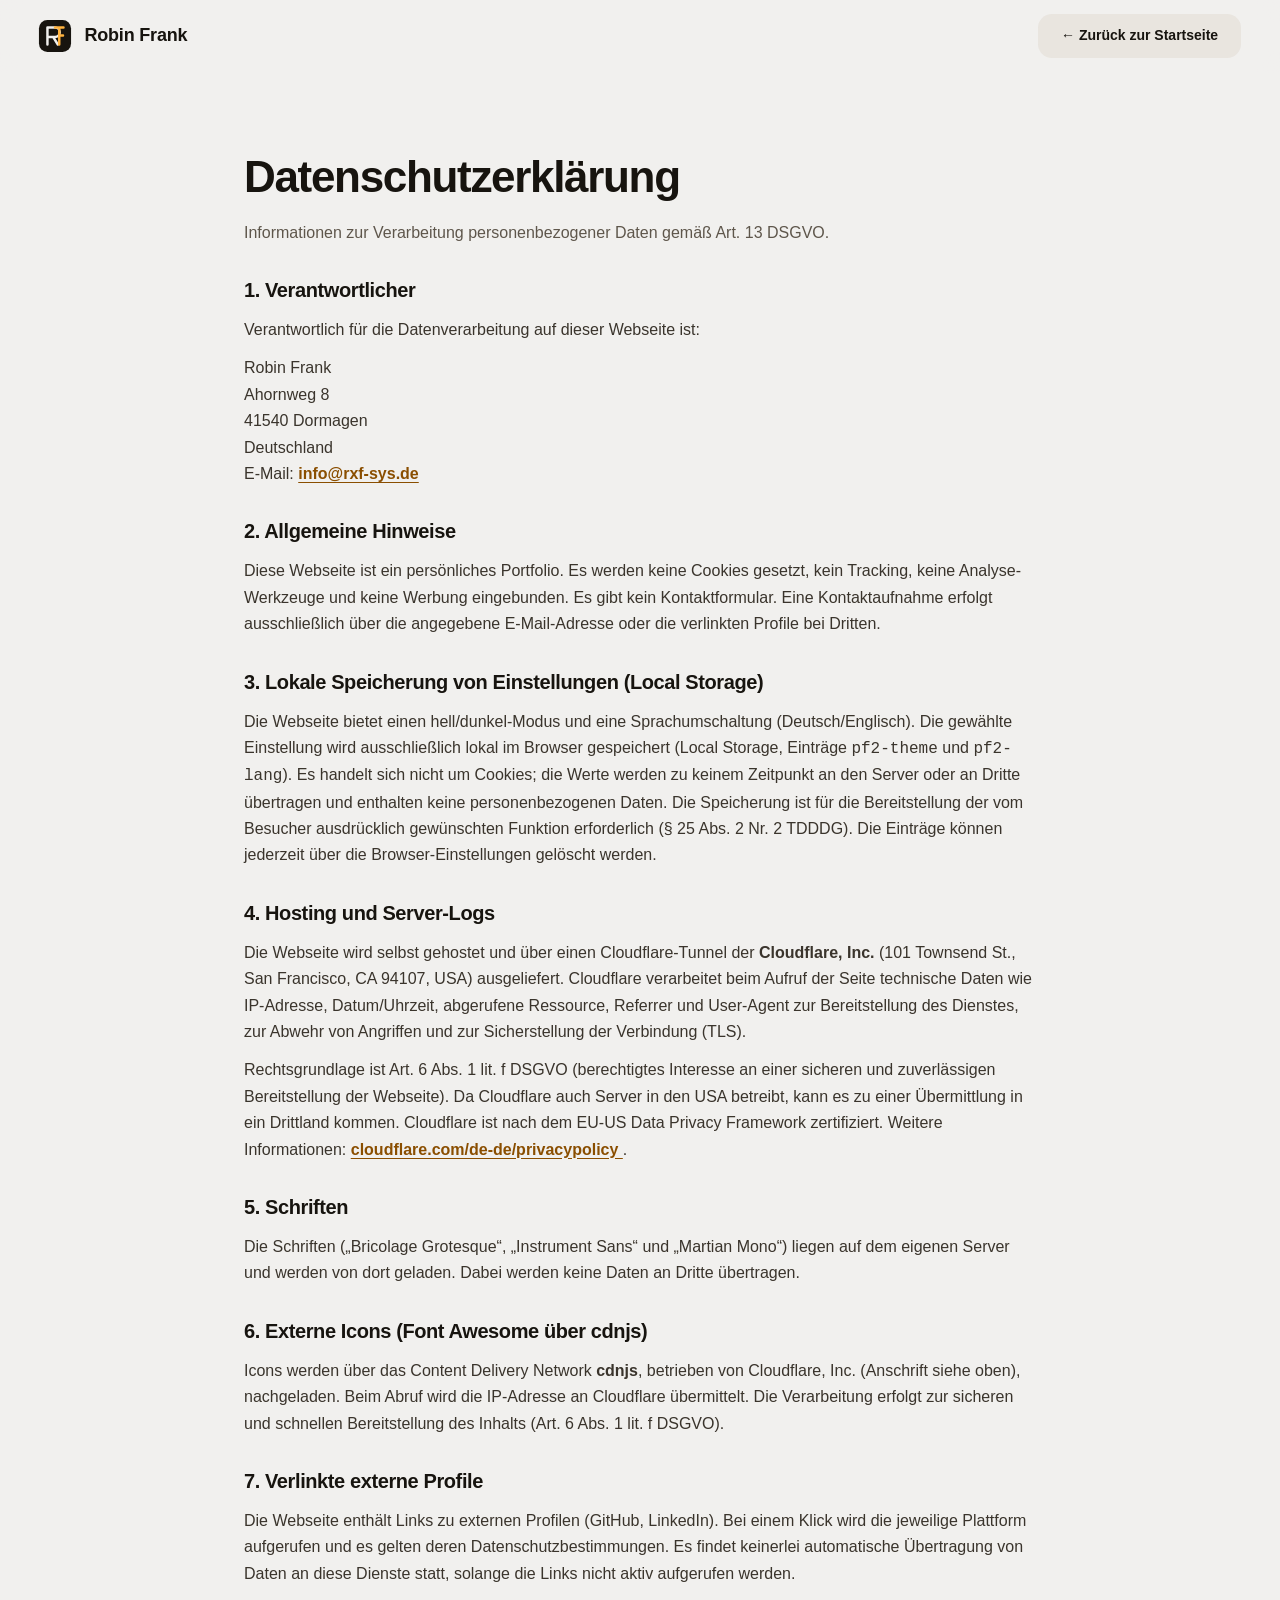
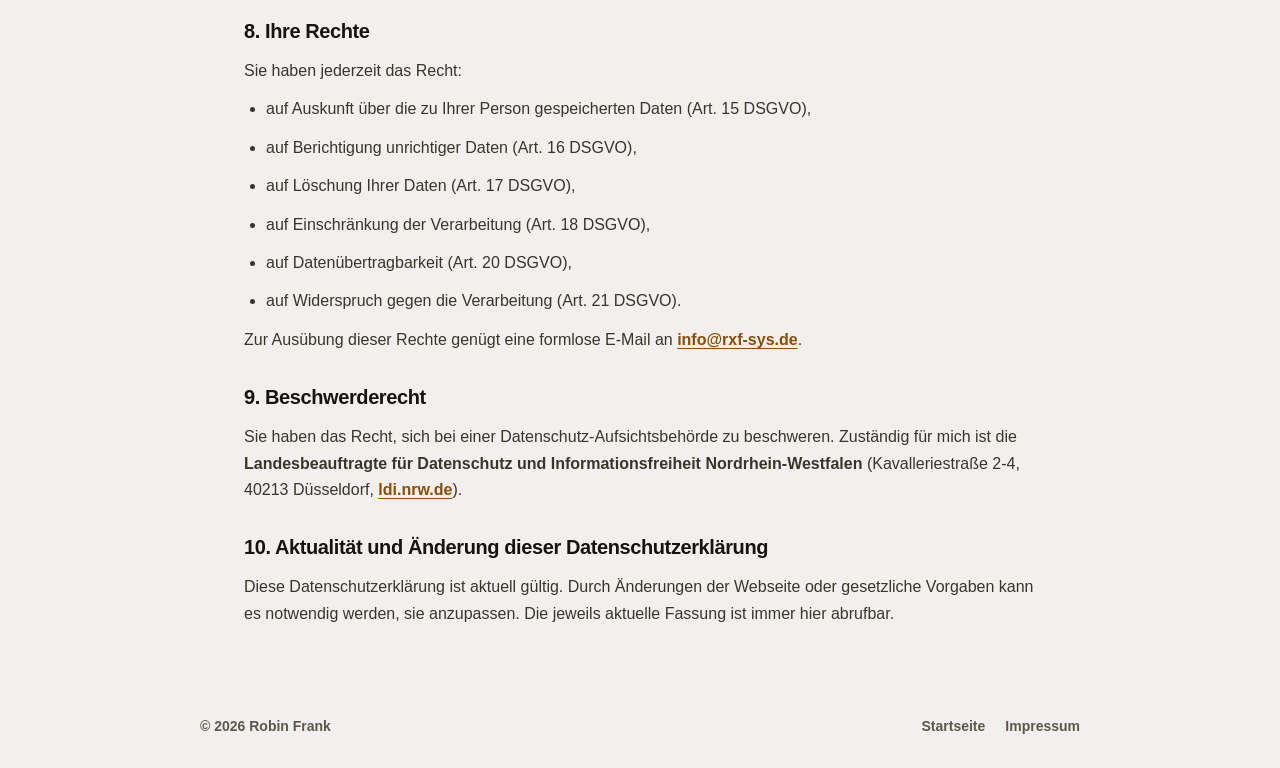
==== commit 3cf2dcfa: "Adopt "Leitstand" redesign (variant C) with self-hosted fonts Variant C was picked from three previe" ====
--- a/datenschutz.html
+++ b/datenschutz.html
@@ -8,8 +8,8 @@
 <meta name="robots" content="noindex, follow" />
 <meta name="referrer" content="strict-origin-when-cross-origin" />
 <meta http-equiv="X-Content-Type-Options" content="nosniff" />
-<meta name="theme-color" content="#ECEEE6" media="(prefers-color-scheme: light)" />
-<meta name="theme-color" content="#0B0F0E" media="(prefers-color-scheme: dark)" />
+<meta name="theme-color" content="#F1F0EE" media="(prefers-color-scheme: light)" />
+<meta name="theme-color" content="#100E0B" media="(prefers-color-scheme: dark)" />
 
 <link rel="icon" href="/assets/images/favicon.ico?v=2026-06-12" sizes="any" />
 <link rel="icon" type="image/svg+xml" href="/assets/images/favicon.svg?v=2026-06-12" />
@@ -18,20 +18,14 @@
      in der CSP im infrastructure/Caddyfile — bei Änderungen dort nachziehen. -->
 <script>(function(){try{var t=localStorage.getItem('pf2-theme');if(t!=='dark'&&t!=='light')t=window.matchMedia('(prefers-color-scheme: dark)').matches?'dark':'light';document.documentElement.setAttribute('data-theme',t)}catch(e){}})()</script>
 
-<link rel="preconnect" href="https://fonts.googleapis.com" />
-<link rel="preconnect" href="https://fonts.gstatic.com" crossorigin />
-<link href="https://fonts.googleapis.com/css2?family=Archivo:wdth,wght@100..125,500..900&family=Manrope:wght@400..800&family=JetBrains+Mono:wght@400;500;700&display=swap" rel="stylesheet" />
-<link rel="stylesheet" href="/index.css?v=2026-11-06" />
+<link rel="stylesheet" href="/index.css?v=2026-11-07" />
 </head>
 <body>
 
 <a class="skip-link" href="#main">Zum Inhalt springen</a>
 
 <header class="topbar">
-  <a href="/" class="brand" aria-label="Robin Frank — Zur Startseite">
-    <span class="brand-dot"></span>
-    <span class="brand-text">robinfrank</span>
-  </a>
+  <a href="/" class="brand" aria-label="Robin Frank, zur Startseite"><svg class="brand-mark" viewBox="0 0 36 36" aria-hidden="true" focusable="false"><rect class="bm-plate" x="1" y="1" width="34" height="34" rx="9"/><path class="bm-glyph" d="M10 27V9H18A5 5 0 0 1 18 19H10M16 19L21 27"/><path class="bm-glyph bm-acc" d="M18 9H27M22.5 9V27M22.5 17.5H26.5"/></svg><span class="brand-text">Robin Frank</span></a>
   <a href="/" class="btn btn-soft btn-nav">&larr; Zur&uuml;ck zur Startseite</a>
 </header>
 
@@ -60,7 +54,7 @@
       <p>
         Diese Webseite ist ein pers&ouml;nliches Portfolio. Es werden keine Cookies gesetzt, kein
         Tracking, keine Analyse-Werkzeuge und keine Werbung eingebunden. Es gibt kein
-        Kontaktformular &mdash; eine Kontaktaufnahme erfolgt ausschlie&szlig;lich &uuml;ber die
+        Kontaktformular. Eine Kontaktaufnahme erfolgt ausschlie&szlig;lich &uuml;ber die
         angegebene E-Mail-Adresse oder die verlinkten Profile bei Dritten.
       </p>
     </section>
@@ -72,10 +66,7 @@
         Die gew&auml;hlte Einstellung wird ausschlie&szlig;lich lokal im Browser gespeichert
         (Local Storage, Eintr&auml;ge <code>pf2-theme</code> und <code>pf2-lang</code>). Es
         handelt sich nicht um Cookies; die Werte werden zu keinem Zeitpunkt an den Server oder an
-        Dritte &uuml;bertragen und enthalten keine personenbezogenen Daten. Zus&auml;tzlich wird im
-        Session Storage der Eintrag <code>pf3-booted</code> gesetzt, damit die Start-Animation nur
-        einmal pro Browser-Sitzung abl&auml;uft; er wird beim Schlie&szlig;en des Tabs automatisch
-        gel&ouml;scht. Die Speicherung ist
+        Dritte &uuml;bertragen und enthalten keine personenbezogenen Daten. Die Speicherung ist
         f&uuml;r die Bereitstellung der vom Besucher ausdr&uuml;cklich gew&uuml;nschten Funktion
         erforderlich (&sect; 25 Abs. 2 Nr. 2 TDDDG). Die Eintr&auml;ge k&ouml;nnen jederzeit
         &uuml;ber die Browser-Einstellungen gel&ouml;scht werden.
@@ -105,22 +96,11 @@
     </section>
 
     <section>
-      <h2>5. Externe Schriften (Google Fonts)</h2>
+      <h2>5. Schriften</h2>
       <p>
-        Diese Webseite nutzt Webfonts (&bdquo;Archivo&ldquo;, &bdquo;Manrope&ldquo; und &bdquo;JetBrains Mono&ldquo;,
-        f&uuml;r die App-Demo zus&auml;tzlich &bdquo;Inter&ldquo; und &bdquo;Instrument Serif&ldquo;),
-        die von <strong>Google Ireland Limited</strong> (Gordon House, Barrow Street, Dublin 4,
-        Irland) bzw. der Google LLC bereitgestellt werden. Beim Aufruf der Webseite wird eine
-        Verbindung zu Google-Servern aufgebaut, wodurch Google die IP-Adresse der Besucher
-        erfasst.
-      </p>
-      <p>
-        Rechtsgrundlage ist Art. 6 Abs. 1 lit. f DSGVO (berechtigtes Interesse an einer
-        einheitlichen Darstellung von Schriftarten). Google ist unter dem EU-US Data Privacy
-        Framework zertifiziert. Weitere Informationen:
-        <a href="https://policies.google.com/privacy?hl=de" target="_blank" rel="noopener noreferrer">
-          policies.google.com/privacy
-        </a>.
+        Die Schriften (&bdquo;Bricolage Grotesque&ldquo;, &bdquo;Instrument Sans&ldquo; und
+        &bdquo;Martian Mono&ldquo;) liegen auf dem eigenen Server und werden von dort geladen.
+        Dabei werden keine Daten an Dritte &uuml;bertragen.
       </p>
     </section>
 
@@ -166,7 +146,7 @@
       <p>
         Sie haben das Recht, sich bei einer Datenschutz-Aufsichtsbeh&ouml;rde zu beschweren.
         Zust&auml;ndig f&uuml;r mich ist die <strong>Landesbeauftragte f&uuml;r Datenschutz und
-        Informationsfreiheit Nordrhein-Westfalen</strong> (Kavalleriestra&szlig;e 2&ndash;4,
+        Informationsfreiheit Nordrhein-Westfalen</strong> (Kavalleriestra&szlig;e 2-4,
         40213 D&uuml;sseldorf,
         <a href="https://www.ldi.nrw.de/" target="_blank" rel="noopener noreferrer">ldi.nrw.de</a>).
       </p>
--- a/index.css
+++ b/index.css
@@ -1,11 +1,7 @@
 /* ============================================================
-   Portfolio v3 — Robin Frank · "Live System"
-   Palette "Phosphor": green-black ink, warm paper, one signal-lime
-   accent (#C6F432) plus amber for warnings. No violet, one accent.
-   Fonts: Archivo (wide display) · Manrope (text) · JetBrains Mono.
-   Static, no build step. Motion: GSAP + ScrollTrigger + SplitText +
-   Lenis (self-hosted in /assets/vendor), all optional — without them
-   every element stays visible and usable.
+   Portfolio v4 core: layout, topbar, sections, about, certificates,
+   contact, terminal, footer, modal. Shared by every variant; each
+   variant redefines the tokens and adds its own section components.
    ============================================================ */
 
 :root {
@@ -178,13 +174,7 @@
   font-family: var(--mono); font-weight: 700; font-size: 16px;
   color: var(--ink); margin-right: auto;
 }
-.brand-dot {
-  width: 10px; height: 10px; border-radius: 50%; flex-shrink: 0;
-  background: var(--accent); box-shadow: 0 0 0 0 var(--accent);
-  animation: led-pulse 2.6s ease-out infinite;
-}
 .brand-text { white-space: nowrap; }
-.brand-text::after { content: "_"; color: var(--accent-ink); animation: blink 1.1s steps(1) infinite; }
 @keyframes led-pulse {
   0% { box-shadow: 0 0 0 0 color-mix(in srgb, var(--accent) 70%, transparent); }
   70%, 100% { box-shadow: 0 0 0 8px transparent; }
@@ -266,24 +256,7 @@
 }
 .btn:active { transform: translateY(1px) scale(0.985); }
 
-/* ============ The cable ============
-   A vertical signal line in the left gutter. JS positions it between the
-   hero and the last section port and scales the fill with scroll. */
-.cable { display: none; }
-html.js .cable {
-  display: block; position: absolute; z-index: 1; pointer-events: none;
-  width: 2px; left: 0; top: 0; height: 0;
-  background: var(--line);
-}
-.cable-fill {
-  position: absolute; inset: 0; transform-origin: top; transform: scaleY(0);
-  background: linear-gradient(to bottom, color-mix(in srgb, var(--accent) 25%, transparent), var(--accent));
-}
-.packet {
-  position: absolute; left: 50%; top: 0; width: 10px; height: 10px; margin: -5px 0 0 -5px;
-  border-radius: 50%; background: var(--accent);
-  box-shadow: 0 0 0 4px color-mix(in srgb, var(--accent) 22%, transparent), 0 0 18px var(--accent);
-}
+
 main { position: relative; display: block; }
 main:focus { outline: none; }
 
@@ -349,43 +322,6 @@
   margin-top: 12px; font-size: 13px; color: var(--ink);
 }
 
-.telemetry {
-  grid-column: 1 / -1; margin-top: clamp(28px, 5vh, 56px);
-  display: grid; grid-template-columns: repeat(4, minmax(0, 1fr));
-  border: 1px solid var(--line); border-radius: var(--r);
-  background: color-mix(in srgb, var(--card) 82%, transparent);
-  backdrop-filter: blur(6px); -webkit-backdrop-filter: blur(6px);
-}
-.metric {
-  position: relative; display: grid; gap: 4px; align-content: start;
-  padding: 20px 22px; border-left: 1px solid var(--line); min-width: 0;
-}
-.metric:first-child { border-left: 0; }
-.metric-k { font-size: 13px; color: var(--muted); }
-.metric-v { font-family: var(--mono); font-size: clamp(28px, 2.6vw, 38px); font-weight: 700; color: var(--ink); line-height: 1.1; }
-.metric-l { font-size: 14px; color: var(--muted); }
-.metric-role { font-family: var(--head); font-stretch: 110%; font-size: 19px; font-weight: 800; color: var(--ink); line-height: 1.2; }
-.metric-now { background: var(--accent-soft); border-radius: 0 var(--r) var(--r) 0; }
-.spark { position: absolute; right: 18px; top: 22px; width: 84px; height: 22px; overflow: visible; }
-.spark polyline { fill: none; stroke: var(--accent-ink); stroke-width: 2; stroke-linejoin: round; stroke-linecap: round; }
-html[data-theme="dark"] .spark polyline { stroke: var(--accent); }
-
-.marquee {
-  position: relative; z-index: 1; margin-top: clamp(28px, 5vh, 48px);
-  border-block: 1px solid var(--line); overflow: hidden;
-  -webkit-mask-image: linear-gradient(to right, transparent, #000 8%, #000 92%, transparent);
-  mask-image: linear-gradient(to right, transparent, #000 8%, #000 92%, transparent);
-}
-.marquee-track {
-  display: flex; width: max-content; margin: 0; padding: 14px 0; list-style: none;
-  font-family: var(--mono); font-size: 15px; color: var(--muted);
-}
-.marquee-track li { padding: 0 22px; white-space: nowrap; display: flex; align-items: center; gap: 44px; }
-.marquee-track li::after { content: "▸"; color: var(--accent-ink); }
-html[data-theme="dark"] .marquee-track li::after { color: var(--accent); }
-html.motion .marquee-track { animation: marquee 38s linear infinite; }
-.marquee:hover .marquee-track { animation-play-state: paused; }
-@keyframes marquee { to { transform: translateX(-50%); } }
 
 /* Hero intro: hidden only while JS is about to play it. Failsafe shows
    everything after 5 s even if index.js never runs. */
@@ -397,7 +333,7 @@
 }
 html.js:not(.hero-in) .hero .hero-portrait { clip-path: inset(0 0 100% 0); }
 html.hero-in .hero .hero-portrait { clip-path: inset(0 0 0 0); }
-html.js:not(.hero-in) .hero .telemetry,
+html.js:not(.hero-in) .hero .hero-facts,
 html.js:not(.hero-in) .hero .hero-cta,
 html.js:not(.hero-in) .hero .hero-lede { transform: translateY(24px); }
 @keyframes intro-failsafe { to { opacity: 1; transform: none; clip-path: none; } }
@@ -489,460 +425,6 @@
 .spec-row dt::after { content: ":"; }
 .spec-row dd { margin: 0; color: var(--ink); font-weight: 500; }
 
-/* ============ 02 Skills (services) ============ */
-.services { list-style: none; margin: 0; padding: 0; border-top: 1px solid var(--line-strong); }
-.service {
-  position: relative; padding: 26px 8px 26px 0; border-bottom: 1px solid var(--line-strong);
-  display: grid; grid-template-columns: minmax(0, 5fr) minmax(0, 6fr); gap: 16px 40px; align-items: center;
-  transition: background 0.3s ease, padding 0.3s var(--ease);
-}
-.service-head {
-  display: grid; grid-template-columns: 10px 20px minmax(0, 1fr) auto;
-  column-gap: 14px; row-gap: 4px; align-items: center; min-width: 0;
-}
-.svc-led {
-  width: 10px; height: 10px; border-radius: 50%; flex-shrink: 0;
-  background: var(--accent-ink); box-shadow: 0 0 0 4px var(--accent-soft);
-  transition: background 0.3s ease, box-shadow 0.3s ease;
-}
-html[data-theme="dark"] .svc-led { background: var(--accent); }
-.svc-icon { color: var(--muted); font-size: 16px; width: 20px; text-align: center; }
-.service h3 { font-size: clamp(22px, 2.2vw, 30px); font-weight: 800; letter-spacing: -0.02em; }
-.svc-state { grid-column: 3 / -1; grid-row: 2; font-size: 13px; color: var(--accent-ink); }
-.svc-freq {
-  grid-column: 4; grid-row: 1; justify-self: end; font-family: var(--mono); font-size: 13px; color: var(--muted);
-  padding: 4px 10px; border: 1px solid var(--line-strong); border-radius: 999px;
-}
-.service.is-pending .svc-led { background: var(--faint); box-shadow: none; }
-.service.is-pending .svc-state { color: var(--muted); }
-.service.is-starting .svc-led { background: var(--amber); box-shadow: 0 0 0 4px var(--amber-soft); }
-.service.is-starting .svc-state { color: var(--amber); }
-@media (hover: hover) and (pointer: fine) {
-  .service:hover { background: linear-gradient(to right, var(--accent-soft), transparent 70%); padding-left: 16px; }
-}
-
-.tags { display: flex; flex-wrap: wrap; gap: 8px; list-style: none; margin: 0; padding: 0; }
-.tag {
-  font-size: 14px; font-weight: 600; color: var(--body);
-  padding: 6px 12px; border-radius: 8px; background: var(--card); border: 1px solid var(--line);
-  transition: border-color 0.2s ease, color 0.2s ease, transform 0.2s var(--ease);
-}
-@media (hover: hover) and (pointer: fine) {
-  .tag:hover { border-color: var(--accent-ink); color: var(--ink); transform: translateY(-2px); }
-}
-
-/* ============ 03 Projects (rack) ============ */
-.projects { padding-bottom: clamp(64px, 10vh, 120px); }
-.rack-meta {
-  display: flex; align-items: center; gap: 18px; margin: -28px 0 28px;
-  font-size: 13px; color: var(--muted);
-}
-.rack-count b { color: var(--ink); font-weight: 700; }
-.rack-progress { position: relative; flex: 0 0 160px; height: 2px; background: var(--line-strong); overflow: hidden; }
-.rack-progress span { position: absolute; inset: 0; background: var(--accent-ink); transform-origin: left; transform: scaleX(0.125); }
-html[data-theme="dark"] .rack-progress span { background: var(--accent); }
-.rack-hint { margin-left: auto; }
-/* Counter and hint only make sense while the rack is pinned */
-.rack-meta { display: none; }
-.projects-pin.is-pinned .rack-meta { display: flex; }
-
-.rack { position: relative; }
-.projects-pin { position: relative; z-index: 2; }
-.rack-track {
-  max-width: 1320px; margin: 0 auto; padding: 0 var(--gut);
-  display: grid; grid-template-columns: repeat(3, minmax(0, 1fr)); gap: 18px;
-}
-.projects-pin.is-pinned { height: calc(100svh - var(--topbar-h)); display: flex; flex-direction: column; justify-content: center; overflow: hidden; }
-.projects-pin.is-pinned > .container { width: 100%; }
-.projects-pin.is-pinned .section-head { margin-bottom: 32px; }
-.projects-pin.is-pinned .blade { gap: 10px; }
-.projects-pin.is-pinned .blade-icon { position: absolute; top: 64px; right: 24px; }
-.projects-pin.is-pinned .blade h3 { padding-right: 56px; }
-.projects-pin.is-pinned .rack-track {
-  display: flex; flex-wrap: nowrap; width: max-content; max-width: none; gap: 20px;
-  padding-left: max(var(--gut), calc((100vw - 1320px) / 2 + var(--gut)));
-  padding-right: 18vw;
-  will-change: transform;
-}
-.projects-pin.is-pinned .blade { width: clamp(320px, 27vw, 400px); flex-shrink: 0; }
-.projects-pin.is-pinned .blade-feature { width: clamp(560px, 50vw, 760px); }
-
-.blade {
-  position: relative; display: flex; flex-direction: column; gap: 12px;
-  padding: 0 24px 24px; border-radius: var(--r);
-  background: var(--card); border: 1px solid var(--line); box-shadow: var(--shadow);
-  overflow: hidden;
-  transition: transform 0.35s var(--ease), box-shadow 0.35s ease, border-color 0.35s ease;
-}
-.blade-feature { grid-column: span 2; }
-@media (hover: hover) and (pointer: fine) {
-  .blade:hover { transform: translateY(-4px); box-shadow: var(--shadow-hover); border-color: var(--line-strong); }
-  .blade:hover .blade-leds span:nth-child(2) { animation-duration: 0.35s; }
-}
-.blade-bar {
-  display: flex; align-items: center; gap: 10px; margin: 0 -24px 6px; padding: 12px 24px;
-  border-bottom: 1px solid var(--line); background: var(--card-2);
-}
-.blade-u { font-size: 13px; color: var(--muted); }
-.blade-leds { display: inline-flex; gap: 5px; margin-right: auto; }
-.blade-leds span { width: 6px; height: 6px; border-radius: 50%; background: var(--line-strong); }
-.blade-leds span:first-child { background: var(--accent-ink); }
-html[data-theme="dark"] .blade-leds span:first-child { background: var(--accent); }
-.blade-leds span:nth-child(2) { background: var(--amber); animation: blink 1.4s steps(1) infinite; }
-.blade-icon {
-  width: 46px; height: 46px; border-radius: 12px;
-  display: grid; place-items: center; font-size: 18px;
-  background: var(--accent-soft); color: var(--accent-ink);
-}
-.blade h3 { font-size: 22px; font-weight: 800; letter-spacing: -0.015em; line-height: 1.2; }
-.blade-feature h3 { font-size: clamp(24px, 2.4vw, 32px); }
-.project-meta { font-family: var(--mono); font-size: 13px; color: var(--muted); }
-.blade p { margin: 0; font-size: 15.5px; color: var(--body); flex-grow: 1; }
-.project-status {
-  font-family: var(--mono); font-size: 13px; font-weight: 500;
-  padding: 3px 10px; border-radius: 999px; border: 1px solid currentColor;
-}
-.st-live { color: var(--accent-ink); }
-.st-wip { color: var(--amber); }
-.st-done { color: var(--muted); }
-.feature-stats { display: grid; grid-template-columns: repeat(4, minmax(0, 1fr)); gap: 12px; margin: 6px 0; padding: 14px 0; border-block: 1px dashed var(--line-strong); }
-.feature-stat .num { font-family: var(--mono); font-size: 24px; font-weight: 700; color: var(--ink); line-height: 1.1; }
-.feature-stat .lbl { font-size: 13px; color: var(--muted); }
-.project-links { display: flex; gap: 16px; }
-.project-links a {
-  display: inline-flex; align-items: center; gap: 8px; font-size: 14px; font-weight: 700; color: var(--ink);
-  border-bottom: 1px solid var(--line-strong); padding-bottom: 2px;
-  transition: border-color 0.2s ease, color 0.2s ease;
-}
-.project-links a:hover { border-color: var(--accent-ink); color: var(--accent-ink); }
-
-/* ============ App demo (carousel + clickable prototype) ============ */
-.demo-wrap { margin-top: clamp(48px, 8vh, 96px); }
-.tile { background: var(--card); border: 1px solid var(--line); border-radius: var(--r); box-shadow: var(--shadow); padding: clamp(24px, 3vw, 40px); }
-.tile-label { font-family: var(--mono); font-size: 13px; color: var(--accent-ink); margin-bottom: 10px; }
-.tile-label::before { content: "// "; color: var(--faint); }
-.demo-tile { display: grid; grid-template-columns: minmax(260px, 340px) 1fr; gap: 36px; align-items: center; }
-.demo-info h3 { font-size: clamp(24px, 2.4vw, 32px); font-weight: 800; letter-spacing: -0.02em; margin-bottom: 12px; }
-.demo-info p { font-size: 16px; color: var(--muted); margin: 0 0 22px; }
-.demo-actions { margin-bottom: 22px; }
-.demo-dots { display: flex; gap: 8px; flex-wrap: wrap; }
-.demo-dot {
-  font-family: var(--mono); font-size: 13px; font-weight: 500; cursor: pointer;
-  color: var(--muted); background: transparent;
-  border: 1px solid var(--line-strong); border-radius: 999px; padding: 7px 14px;
-  display: inline-flex; align-items: center; gap: 8px;
-  transition: color 0.2s ease, background 0.2s ease, border-color 0.2s ease;
-}
-.demo-dot::before { content: ""; width: 7px; height: 7px; border-radius: 50%; background: var(--faint); transition: background 0.2s ease; }
-.demo-dot:hover { color: var(--ink); }
-.demo-dot.active { color: var(--ink); border-color: var(--accent-ink); background: var(--accent-soft); }
-.demo-dot.active::before { background: var(--accent-ink); }
-html[data-theme="dark"] .demo-dot.active::before { background: var(--accent); }
-
-.demo-stage { position: relative; aspect-ratio: 16 / 10; max-height: 430px; container-type: inline-size; }
-.demo-slide {
-  position: absolute; inset: 0; opacity: 0; pointer-events: none;
-  transform: translateX(24px) scale(0.985);
-  transition: opacity 0.65s ease, transform 0.65s var(--ease);
-}
-.demo-slide.active { opacity: 1; transform: none; pointer-events: auto; }
-
-/* ============================================================
-   Prototyp = originalgetreue Mini-App (Sidebar + Dashboard).
-   Farb-Tokens 1:1 aus den echten Apps (rmm = „Uxintace sunset" dark,
-   orynthia = warmes Light-Theme). --p-* sind app-lokal gescoped.
-   ============================================================ */
-.proto {
-  height: 100%; display: flex; overflow: hidden;
-  background: var(--p-bg); color: var(--p-tx);
-  border: 1px solid var(--p-line); border-radius: 16px;
-  box-shadow: var(--shadow-hover);
-  font-family: var(--p-font); font-size: 13px; line-height: 1.45;
-  -webkit-font-smoothing: antialiased;
-}
-.proto-ryntra {
-  --p-bg: #181a2f; --p-panel: #1e2338; --p-card: #242e49; --p-card2: #1f2740;
-  --p-line: rgba(255, 255, 255, 0.09); --p-line2: rgba(255, 255, 255, 0.055);
-  --p-tx: #eef0f6; --p-tx2: #a3abc2; --p-tx3: #7e87a3;
-  --p-acc: #fda481; --p-accT: #ffca9f; --p-onacc: #181a2f; --p-violet: #d7566a;
-  --p-accbg: rgba(253, 164, 129, 0.13); --p-accline: rgba(253, 164, 129, 0.32);
-  --p-ok: #4cc472; --p-okbg: rgba(76, 196, 114, 0.14);
-  --p-warn: #e8b64c; --p-warnbg: rgba(232, 182, 76, 0.15);
-  --p-neg: #e05a6b; --p-negbg: rgba(180, 24, 45, 0.24);
-  --p-chip: rgba(255, 255, 255, 0.07);
-  --p-font: 'Manrope', 'Segoe UI', sans-serif; --p-display: 'Manrope', 'Segoe UI', sans-serif;
-  --p-mark: linear-gradient(140deg, #fda481, #b4636f);
-}
-.proto-ory {
-  --p-bg: #f4f1ee; --p-panel: #faf8f6; --p-card: #ffffff; --p-card2: #f9f7f4;
-  --p-line: #e4e0da; --p-line2: #efece6;
-  --p-tx: #1d2438; --p-tx2: #414b68; --p-tx3: #808aa5;
-  --p-acc: #fda481; --p-indigo: #37415c; --p-accT: #a34e24; --p-onacc: #ffffff;
-  --p-accbg: rgba(253, 164, 129, 0.18); --p-accline: rgba(209, 106, 62, 0.3);
-  --p-ok: #1f8a5b; --p-okbg: #e3f3ec; --p-pos: #1f8a5b;
-  --p-warn: #a97c1e; --p-warnbg: #fbf1d8;
-  --p-neg: #b4182d; --p-negbg: #f9e4e6;
-  --p-chip: rgba(36, 46, 73, 0.06);
-  --p-font: 'Inter', 'Segoe UI', sans-serif; --p-display: 'Instrument Serif', Georgia, serif;
-  --p-mark: linear-gradient(135deg, #37415c, #fda481);
-  --p-grad-hero: linear-gradient(135deg, #181a2f 0%, #37415c 65%, #fda481 110%);
-  --p-grad-soft: linear-gradient(135deg, #efeef6 0%, #fdebdf 100%);
-}
-
-/* --- Sidebar --- */
-.pa-side {
-  width: 168px; flex: none; display: flex; flex-direction: column;
-  background: var(--p-panel); border-right: 1px solid var(--p-line);
-  padding: 12px 9px 10px; min-width: 0;
-}
-.pa-brand { display: flex; align-items: center; gap: 8px; padding: 2px 6px 14px; }
-.pa-mark {
-  width: 26px; height: 26px; border-radius: 8px; flex: none;
-  display: grid; place-items: center; font-weight: 800; font-size: 13px;
-  color: #fff; background: var(--p-mark); box-shadow: 0 2px 8px var(--p-accline);
-}
-.pa-name { font-weight: 800; font-size: 14px; line-height: 1.15; }
-.pa-name-oy { font-family: var(--p-display); font-style: italic; font-weight: 400; font-size: 20px; }
-.pa-brandtext { display: flex; flex-direction: column; min-width: 0; }
-.pa-sub { font-weight: 600; font-size: 8.5px; color: var(--p-tx3); white-space: nowrap; overflow: hidden; text-overflow: ellipsis; }
-.pa-nav { display: flex; flex-direction: column; gap: 2px; flex: 1; min-height: 0; overflow-y: auto; }
-.pa-sec { padding: 10px 9px 4px; font-weight: 800; font-size: 8.5px; letter-spacing: 0.09em; color: var(--p-tx3); text-transform: uppercase; }
-.p-tab, .p-nav-static {
-  display: flex; align-items: center; gap: 9px; width: 100%;
-  padding: 7px 9px; border-radius: 8px; border: 1px solid transparent;
-  background: none; color: var(--p-tx2); font-family: inherit;
-  font-weight: 600; font-size: 12px; text-align: left; cursor: pointer;
-  transition: background 0.18s ease, color 0.18s ease, border-color 0.18s ease;
-}
-.p-tab > span:nth-child(2) { flex: 1; min-width: 0; overflow: hidden; text-overflow: ellipsis; white-space: nowrap; }
-.p-tab:hover { background: var(--p-chip); color: var(--p-tx); }
-.p-tab.active { background: var(--p-accbg); border-color: var(--p-accline); color: var(--p-accT); }
-.proto-ory .p-tab.active { color: var(--p-indigo); }
-.p-nav-static { cursor: default; opacity: 0.5; }
-.pa-nav-ico { width: 15px; text-align: center; font-size: 12.5px; flex: none; opacity: 0.9; }
-.pa-nav-badge { margin-left: auto; font-weight: 700; font-size: 9.5px; border-radius: 9px; padding: 1px 6px; }
-.pa-nav-count { margin-left: auto; font-weight: 700; font-size: 10px; color: var(--p-tx3); }
-.pa-badge-neg { color: var(--p-neg); background: var(--p-negbg); }
-.pa-badge-warn { color: var(--p-warn); background: var(--p-warnbg); }
-.pa-badge-acc { color: var(--p-onacc); background: var(--p-acc); }
-.proto-ory .pa-badge-acc { color: var(--p-onacc); background: var(--p-acc); }
-
-.pa-promo { margin-top: 8px; border-radius: 10px; border: 1px solid var(--p-line); padding: 9px 10px; background: var(--p-grad-soft, var(--p-card2)); }
-.pa-promo-t { display: block; font-weight: 700; font-size: 11px; color: var(--p-tx); }
-.pa-promo-d { display: block; margin-top: 2px; font-size: 9.5px; line-height: 1.35; color: var(--p-tx3); }
-.pa-foot { margin-top: 8px; }
-.pa-user { display: flex; align-items: center; gap: 8px; padding: 7px; border-radius: 9px; border: 1px solid var(--p-line); }
-.pa-avatar { width: 26px; height: 26px; border-radius: 7px; flex: none; display: grid; place-items: center; font-weight: 800; font-size: 10.5px; color: #fff; background: var(--p-mark); }
-.pa-usertext { display: flex; flex-direction: column; min-width: 0; line-height: 1.25; }
-.pa-username { font-weight: 700; font-size: 11px; white-space: nowrap; overflow: hidden; text-overflow: ellipsis; }
-.pa-role { font-weight: 500; font-size: 9px; color: var(--p-tx3); white-space: nowrap; overflow: hidden; text-overflow: ellipsis; }
-
-/* --- Main area --- */
-.pa-main { flex: 1; min-width: 0; display: flex; flex-direction: column; }
-.pa-top {
-  display: flex; align-items: center; gap: 12px;
-  padding: 12px 16px 10px; border-bottom: 1px solid var(--p-line);
-}
-.pa-tophead { flex: 1; min-width: 0; display: flex; flex-direction: column; }
-.pa-title { font-weight: 800; font-size: 15px; letter-spacing: -0.2px; }
-.pa-title-oy { font-family: var(--p-display); font-style: italic; font-weight: 400; font-size: 21px; letter-spacing: 0; }
-.pa-subtitle { font-size: 10.5px; color: var(--p-tx3); font-weight: 500; margin-top: 1px; white-space: nowrap; overflow: hidden; text-overflow: ellipsis; }
-.pa-act {
-  margin-left: auto; flex: none; display: inline-flex; align-items: center; gap: 6px;
-  font-weight: 700; font-size: 11.5px; color: var(--p-onacc);
-  background: var(--p-mark); border-radius: 8px; padding: 7px 12px; white-space: nowrap;
-}
-.proto-ryntra .pa-top .p-badge, .proto-ory .pa-top .p-badge { margin-left: auto; }
-.pa-content { flex: 1; min-height: 0; overflow-y: auto; padding: 14px 16px; }
-
-.proto-view { display: none; padding: 0; } /* globales section{padding} neutralisieren */
-.proto-view.active { display: flex; flex-direction: column; gap: 12px; animation: pvIn 0.4s var(--ease); }
-@keyframes pvIn { from { opacity: 0; transform: translateY(8px); } }
-
-/* --- Cards & grids --- */
-.pc { background: var(--p-card); border: 1px solid var(--p-line); border-radius: 12px; }
-.proto-ory .pc { box-shadow: 0 1px 0 rgba(24, 26, 47, 0.03), 0 6px 16px rgba(24, 26, 47, 0.05); }
-.pc-pad { padding: 12px 13px; }
-.pg4 { display: grid; grid-template-columns: repeat(2, minmax(0, 1fr)); gap: 9px; }
-.pg-dev { display: grid; grid-template-columns: repeat(2, minmax(0, 1fr)); gap: 9px; }
-/* Nur im breiten Container (Modal) die 4 Hero-Karten wie in der echten App
-   nebeneinander; im schmaleren Carousel bleiben sie als 2×2 lesbar. */
-@container (min-width: 760px) { .pg4 { grid-template-columns: repeat(4, minmax(0, 1fr)); } }
-.p-card-title { font-weight: 800; font-size: 13px; }
-.p-card-sub { font-size: 10px; color: var(--p-tx3); margin-top: 1px; }
-.p-subhead { display: flex; align-items: baseline; gap: 8px; margin-top: 2px; }
-.p-subhead > span:first-child { font-weight: 800; font-size: 12.5px; }
-.p-subhead-meta { font-size: 10px; color: var(--p-tx3); }
-
-/* --- Metric / hero cards (Ryntra Übersicht) --- */
-.p-hero-card { display: flex; align-items: center; gap: 10px; }
-.p-col-card { display: flex; flex-direction: column; gap: 5px; justify-content: center; }
-.p-metric { display: flex; flex-direction: column; gap: 1px; min-width: 0; }
-.p-mlbl { font-weight: 600; font-size: 9.5px; color: var(--p-tx2); }
-.p-mval { font-weight: 800; font-size: 12.5px; white-space: nowrap; overflow: hidden; text-overflow: ellipsis; }
-.p-mmeta { font-size: 9px; color: var(--p-tx3); white-space: nowrap; overflow: hidden; text-overflow: ellipsis; }
-.p-big { font-weight: 800; font-size: 22px; line-height: 1; }
-.p-alarmnum { display: flex; align-items: baseline; gap: 7px; }
-
-/* Ring-Gauge (conic) — --pct setzt JS aus data-pct */
-.p-ring {
-  position: relative; width: 46px; height: 46px; border-radius: 50%; flex: none;
-  background: conic-gradient(var(--rc) calc(var(--pct, 0) * 1%), var(--p-line) 0);
-}
-.p-ring::before { content: ""; position: absolute; inset: 5px; border-radius: 50%; background: var(--p-card); }
-.p-ring b { position: absolute; inset: 0; display: grid; place-items: center; font-weight: 800; font-size: 11.5px; }
-.p-ring-ok { --rc: var(--p-ok); }
-.p-ring-warn { --rc: var(--p-warn); }
-
-/* Sparkline (Ryntra Flottenlast) */
-.p-spark { width: 100%; height: 34px; }
-.p-spark polyline { fill: none; stroke: var(--p-acc); stroke-width: 2; stroke-linecap: round; stroke-linejoin: round; }
-.proto-view.active .p-spark polyline { stroke-dasharray: 640; animation: pDraw 1.1s var(--ease) backwards; }
-@keyframes pDraw { from { stroke-dashoffset: 640; } to { stroke-dashoffset: 0; } }
-
-/* --- Device cards (Ryntra) --- */
-.p-dev { display: flex; flex-direction: column; gap: 7px; text-align: left; cursor: pointer; }
-.p-devtop { display: flex; align-items: center; gap: 7px; }
-.p-devname { font-weight: 700; font-size: 12px; white-space: nowrap; overflow: hidden; text-overflow: ellipsis; }
-.p-oschip { margin-left: auto; font-size: 10px; color: var(--p-tx2); background: var(--p-chip); border-radius: 5px; padding: 1px 6px; }
-.p-devmeta { font-size: 9.5px; color: var(--p-tx3); white-space: nowrap; overflow: hidden; text-overflow: ellipsis; }
-.p-devbars { display: flex; gap: 7px; }
-.p-mini { flex: 1; display: flex; flex-direction: column; gap: 3px; min-width: 0; }
-.p-mini-lbl { font-weight: 700; font-size: 8.5px; color: var(--p-tx3); }
-
-/* --- Status dots / badges --- */
-.p-dot { width: 8px; height: 8px; border-radius: 50%; flex: none; }
-.p-ok-bg { background: var(--p-ok); }
-.p-warn-bg { background: var(--p-warn); }
-.p-neg-bg { background: var(--p-neg); }
-.p-neg-tx { color: var(--p-neg); }
-.p-badge {
-  display: inline-flex; align-items: center; gap: 5px; white-space: nowrap;
-  font-weight: 700; font-size: 9.5px; border-radius: 6px; padding: 2px 8px;
-  background: var(--p-accbg); color: var(--p-accT);
-}
-.p-badge .p-dot { width: 6px; height: 6px; background: currentColor; animation: pulse 2.4s ease infinite; }
-.p-badge-neg { background: var(--p-negbg); color: var(--p-neg); }
-.p-badge-warn { background: var(--p-warnbg); color: var(--p-warn); }
-.p-badge-ok { background: var(--p-okbg); color: var(--p-ok); }
-
-/* --- Lists / rows (Alarme, Budgets, Sparziele) --- */
-.p-list { display: flex; flex-direction: column; }
-.p-row { display: flex; align-items: center; gap: 10px; padding: 8px 2px; border-bottom: 1px solid var(--p-line2); min-width: 0; }
-.p-list .p-row:last-child { border-bottom: none; }
-.p-rowtext { display: flex; flex-direction: column; gap: 1px; min-width: 0; }
-.p-rowtitle { font-weight: 700; font-size: 12px; white-space: nowrap; overflow: hidden; text-overflow: ellipsis; }
-.p-rowsub { font-size: 9.5px; color: var(--p-tx3); }
-.p-rowmeta { margin-left: auto; font-size: 10px; color: var(--p-tx2); white-space: nowrap; }
-
-/* --- Horizontal bars (CPU/RAM/DISK, Budgets, Sparziele) --- */
-.p-bar { flex: 1; height: 6px; min-width: 36px; border-radius: 999px; background: var(--p-line); overflow: hidden; }
-.p-bar i { display: block; height: 100%; border-radius: 999px; background: var(--p-acc); transform-origin: left; }
-.p-fill-ok { background: var(--p-ok); }
-.p-fill-warn { background: var(--p-warn); }
-.p-fill-neg { background: var(--p-neg); }
-.p-fill-violet { background: var(--p-violet); }
-.proto-view.active .p-bar i { animation: pFill 0.9s var(--ease) backwards; }
-@keyframes pFill { from { transform: scaleX(0); } }
-
-/* Budget/Sparziel-Zeile */
-.p-brow { display: flex; align-items: center; gap: 10px; padding: 8px 2px; border-bottom: 1px solid var(--p-line2); }
-.p-list .p-brow:last-child { border-bottom: none; }
-.p-bcat { font-weight: 600; font-size: 12px; width: 108px; flex: none; white-space: nowrap; overflow: hidden; text-overflow: ellipsis; }
-.p-bval { font-weight: 700; font-size: 10.5px; color: var(--p-tx2); white-space: nowrap; width: 84px; text-align: right; flex: none; }
-.p-bval.over { color: var(--p-neg); }
-
-/* --- Hero band (Orynthia) --- */
-.p-hero { position: relative; overflow: hidden; border-radius: 12px; padding: 14px 15px; color: #fff; background: var(--p-grad-hero); }
-.p-hero::after { content: ""; position: absolute; inset: -40% -10% auto auto; width: 180px; height: 180px; background: radial-gradient(circle at center, rgba(255,255,255,0.18), transparent 60%); pointer-events: none; }
-.p-hero-lbl { display: flex; align-items: center; gap: 6px; font-size: 9px; font-weight: 600; letter-spacing: 0.08em; text-transform: uppercase; opacity: 0.92; }
-.p-hero-live { display: inline-flex; align-items: center; gap: 4px; border-radius: 999px; padding: 1px 7px; font-size: 8.5px; background: rgba(255, 255, 255, 0.18); }
-.p-hero-num { font-family: var(--p-display); font-style: italic; font-weight: 400; font-size: 34px; line-height: 1.1; margin-top: 3px; font-variant-numeric: tabular-nums; }
-.p-hero-row { display: flex; flex-wrap: wrap; gap: 18px; margin-top: 10px; }
-.p-hero-k { display: block; font-size: 9px; opacity: 0.8; }
-.p-hero-v { display: block; font-size: 13px; font-weight: 700; font-variant-numeric: tabular-nums; }
-
-/* --- Cashflow grouped bars (Orynthia) --- */
-.p-cash { display: flex; align-items: flex-end; gap: 12px; height: 120px; margin-top: 12px; padding: 0 2px; }
-.p-cg { flex: 1; display: flex; align-items: flex-end; justify-content: center; gap: 4px; height: 100%; }
-.p-cg i { width: 10px; border-radius: 3px 3px 0 0; height: var(--h, 30%); transform-origin: bottom; }
-.p-cg .in { background: var(--p-pos); }
-.p-cg .ex { background: var(--p-indigo); }
-.proto-view.active .p-cg i { animation: pCol 0.7s var(--ease) backwards; }
-.proto-view.active .p-cg:nth-child(2) i { animation-delay: 0.05s; }
-.proto-view.active .p-cg:nth-child(3) i { animation-delay: 0.1s; }
-.proto-view.active .p-cg:nth-child(4) i { animation-delay: 0.15s; }
-.proto-view.active .p-cg:nth-child(5) i { animation-delay: 0.2s; }
-.proto-view.active .p-cg:nth-child(6) i { animation-delay: 0.25s; }
-@keyframes pCol { from { transform: scaleY(0); } }
-.p-cash-x { display: flex; gap: 12px; margin-top: 5px; padding: 0 2px; }
-.p-cash-x span { flex: 1; text-align: center; font-size: 9.5px; font-weight: 600; color: var(--p-tx3); }
-.p-legend { display: flex; gap: 14px; margin-top: 8px; }
-.p-lg { display: inline-flex; align-items: center; gap: 6px; font-size: 10px; font-weight: 600; color: var(--p-tx2); }
-.p-lg i { width: 9px; height: 9px; border-radius: 3px; }
-.p-lg-in { background: var(--p-pos); }
-.p-lg-ex { background: var(--p-indigo); }
-
-/* --- Table (Ryntra Geräte) --- */
-.p-tbl { border: 1px solid var(--p-line); border-radius: 11px; overflow: hidden; }
-.p-tbl-head, .p-tbl-row { display: grid; grid-template-columns: 1.4fr 0.9fr 0.9fr 0.6fr; gap: 8px; align-items: center; padding: 8px 12px; }
-.p-tbl-head { background: var(--p-card2); font-weight: 700; font-size: 9px; letter-spacing: 0.04em; text-transform: uppercase; color: var(--p-tx3); }
-.p-tbl-row { border-top: 1px solid var(--p-line2); font-size: 11.5px; }
-.p-tbl-dev { display: flex; align-items: center; gap: 7px; font-weight: 700; min-width: 0; }
-.p-tbl-dev span:last-child { white-space: nowrap; overflow: hidden; text-overflow: ellipsis; }
-.p-tbl-owner { color: var(--p-tx2); white-space: nowrap; overflow: hidden; text-overflow: ellipsis; }
-
-
-/* --- Prototype modal --- */
-.demo-modal { padding: 24px; }
-.demo-modal-frame {
-  width: min(920px, 100%); max-height: 92vh; display: flex; flex-direction: column;
-  background: var(--card); border: 1px solid var(--line); border-radius: var(--r); box-shadow: var(--shadow-hover);
-  padding: 18px 20px 20px;
-}
-.demo-modal-head { display: flex; align-items: center; gap: 14px; margin-bottom: 14px; }
-.demo-modal-head .demo-title { font-family: var(--head); font-stretch: 112%; font-weight: 800; font-size: 18px; color: var(--ink); }
-.demo-hint { font-size: 13px; font-weight: 600; color: var(--muted); }
-.demo-close {
-  position: static; margin-left: auto; width: 44px; height: 44px; font-size: 18px;
-  background: var(--tile-soft); color: var(--ink); border-radius: 50%; border: none; cursor: pointer;
-}
-.demo-modal-host { min-height: 0; overflow-y: auto; container-type: inline-size; }
-.demo-modal-host .proto { height: 420px; max-height: 64vh; }
-.demo-modal-switch { display: flex; justify-content: center; margin-top: 14px; }
-.demo-switch-btn {
-  font-family: var(--sans); font-size: 14px; font-weight: 700; cursor: pointer;
-  color: var(--muted); background: var(--tile-soft); border: none; border-radius: 999px;
-  min-height: 44px; padding: 0 20px; display: inline-flex; align-items: center; gap: 8px;
-  transition: color 0.2s ease, background 0.2s ease;
-}
-.demo-switch-btn:hover { color: var(--ink); background: var(--blue-tile); }
-
-/* Narrow container: sidebar becomes a horizontal tab bar on top */
-@container (max-width: 520px) {
-  .proto { flex-direction: column; }
-  .pa-side {
-    width: auto; flex-direction: row; align-items: center; gap: 4px;
-    border-right: none; border-bottom: 1px solid var(--p-line);
-    padding: 8px 10px; overflow-x: auto;
-  }
-  .pa-brand, .pa-sec, .p-nav-static, .pa-promo, .pa-foot { display: none; }
-  .pa-nav { flex-direction: row; gap: 4px; flex: 1; }
-  .p-tab { width: auto; padding: 6px 11px; white-space: nowrap; }
-  .pa-nav-count, .pa-nav-badge { margin-left: 4px; }
-  .pg4 { grid-template-columns: repeat(2, minmax(0, 1fr)); }
-  .pg-dev { grid-template-columns: 1fr; }
-}
-
-@media (max-width: 980px) {
-  .demo-tile { grid-template-columns: 1fr; gap: 22px; }
-  .demo-stage { max-height: none; }
-}
-@media (max-width: 560px) {
-  .demo-stage { aspect-ratio: auto; height: 470px; }
-  .demo-modal { padding: 10px; }
-  .demo-modal-host .proto { height: 460px; max-height: none; }
-}
 
 /* ============ 04 Certificates ============ */
 .certs { display: grid; grid-template-columns: repeat(2, minmax(0, 1fr)); gap: 18px; }
@@ -981,41 +463,6 @@
 }
 .cert-view:hover { border-color: var(--accent-ink); background: var(--accent-soft); }
 
-/* ============ 05 Experience (git log) ============ */
-.logs { display: grid; grid-template-columns: minmax(0, 7fr) minmax(0, 5fr); gap: clamp(28px, 5vw, 80px); }
-.log-label { font-size: 14px; color: var(--muted); margin: 0 0 22px; }
-.log-label::before { content: "* "; color: var(--accent-ink); }
-.timeline { position: relative; list-style: none; margin: 0; padding: 0 0 0 34px; }
-.timeline::before {
-  content: ""; position: absolute; left: 8px; top: 8px; bottom: 8px; width: 2px; background: var(--line-strong);
-}
-.timeline::after {
-  content: ""; position: absolute; left: 8px; top: 8px; bottom: 8px; width: 2px;
-  background: var(--accent-ink); transform-origin: top; transform: scaleY(var(--tl, 1));
-}
-html[data-theme="dark"] .timeline::after { background: var(--accent); }
-.tl-item { position: relative; padding: 0 0 34px 18px; }
-.tl-item:last-child { padding-bottom: 4px; }
-.tl-dot {
-  position: absolute; left: -32px; top: 5px; width: 14px; height: 14px; border-radius: 50%;
-  background: var(--bg); border: 2px solid var(--accent-ink);
-  transition: background 0.35s ease, border-color 0.35s ease, box-shadow 0.35s ease;
-}
-html[data-theme="dark"] .tl-dot { border-color: var(--accent); }
-.tl-item.current .tl-dot { background: var(--accent); border-color: var(--accent); box-shadow: 0 0 0 5px var(--accent-soft); }
-html.motion .tl-item:not(.is-lit) .tl-dot { border-color: var(--line-strong); background: var(--bg); box-shadow: none; }
-html.motion .tl-item .tl-date, html.motion .tl-item .tl-title, html.motion .tl-item .tl-role { transition: opacity 0.5s ease, transform 0.5s var(--ease); }
-html.motion .tl-item:not(.is-lit) .tl-date,
-html.motion .tl-item:not(.is-lit) .tl-title,
-html.motion .tl-item:not(.is-lit) .tl-role { opacity: 0.25; transform: translateX(-6px); }
-.tl-date { font-size: 13px; color: var(--accent-ink); margin-bottom: 4px; }
-.tl-title { font-family: var(--head); font-stretch: 110%; font-size: 20px; font-weight: 800; color: var(--ink); line-height: 1.25; }
-.tl-role { font-size: 15.5px; color: var(--muted); max-width: 56ch; }
-.tl-tag {
-  display: inline-block; font-family: var(--mono); font-size: 13px; font-weight: 500;
-  color: var(--on-accent); background: var(--accent);
-  padding: 2px 10px; border-radius: 999px; margin-left: 8px; vertical-align: 3px;
-}
 
 /* ============ 06 Contact ============ */
 .contact-grid { display: grid; grid-template-columns: minmax(0, 6fr) minmax(0, 6fr); gap: clamp(28px, 5vw, 72px); align-items: start; }
@@ -1097,6 +544,7 @@
   background: rgba(255, 255, 255, 0.12); color: #fff; font-size: 22px;
 }
 
+
 /* ============ Responsive ============ */
 @media (max-width: 1180px) {
   .topbar-nav a:not(.nav-cta) { padding: 8px 12px; font-size: 13.5px; }
@@ -1104,13 +552,7 @@
 @media (max-width: 1080px) {
   .hero-inner { grid-template-columns: 1fr; }
   .hero-portrait { justify-self: start; width: min(100%, 300px); grid-row: 1; }
-  .telemetry { grid-template-columns: repeat(2, minmax(0, 1fr)); }
-  .metric:nth-child(3) { border-left: 0; }
-  .metric:nth-child(n+3) { border-top: 1px solid var(--line); }
-  .metric-now { border-radius: 0 0 var(--r) 0; }
-  .rack-track { grid-template-columns: repeat(2, minmax(0, 1fr)); }
   .about-grid, .logs, .contact-grid { grid-template-columns: 1fr; }
-  .service { grid-template-columns: 1fr; }
 }
 
 /* ============ Mobile menu ============
@@ -1165,29 +607,19 @@
 
 @media (max-width: 720px) {
   :root { --topbar-h: 66px; }
-  html.js .cable, .port { display: none; }
-  .rack-track, .certs { grid-template-columns: 1fr; }
-  .blade-feature { grid-column: auto; }
-  .feature-stats { grid-template-columns: repeat(2, minmax(0, 1fr)); }
   .section-head .kicker { margin-left: 0; flex-basis: 100%; }
   .section-head .num { transform: none; }
   .cert { flex-direction: column; }
   .ci-item { grid-template-columns: 1fr; gap: 2px; }
   .footer-links { margin-left: 0; }
-  .spark { display: none; }
   .hero-portrait { width: 128px; }
   .portrait-meta, .corner { display: none; }
   .portrait-frame { border-radius: 16px; }
-  .service h3 { font-size: 21px; hyphens: auto; }
-  .svc-freq { grid-column: 3 / -1; grid-row: 3; justify-self: start; margin-top: 6px; }
 }
 @media (max-width: 460px) {
-  .telemetry { grid-template-columns: 1fr; }
-  .metric { border-left: 0; }
-  .metric + .metric { border-top: 1px solid var(--line); }
-  .metric-now { border-radius: 0 0 var(--r) var(--r); }
   .hero-cta .btn { width: 100%; }
   .hero-status { font-size: 13px; }
+  .hero-status-sep, .hero-status .mono { display: none; }
 }
 
 /* ============ Focus (keyboard) ============ */
@@ -1206,7 +638,6 @@
   html { scroll-behavior: auto; }
   html.js:not(.hero-in) .hero [data-intro] { opacity: 1; transform: none; clip-path: none; animation: none; }
   *, *::before, *::after { animation-duration: 0.01ms !important; animation-iteration-count: 1 !important; transition-duration: 0.01ms !important; }
-  .packet { display: none; }
 }
 
 /* ============ Legal pages (Impressum / Datenschutz) ============ */
@@ -1225,3 +656,323 @@
 @media (max-width: 720px) {
   .legal-tile { padding: 30px 24px; }
 }
+
+/* ============================================================
+   v4 shared components (styled further by each variant)
+   ============================================================ */
+.brand { gap: 12px; }
+.brand-mark { width: 32px; height: 32px; flex-shrink: 0; overflow: visible; }
+.brand-text { white-space: nowrap; }
+
+.status-mark { flex-shrink: 0; }
+
+/* Hero facts: who I am, what I look for */
+.hero-facts {
+  grid-column: 1 / -1; margin: clamp(28px, 5vh, 56px) 0 0;
+  display: grid; grid-template-columns: repeat(3, minmax(0, 1fr));
+}
+.fact { min-width: 0; display: grid; align-content: start; gap: 4px; }
+.fact dd { margin: 0; }
+.fact-k { font-family: var(--mono); font-size: 13px; color: var(--muted); }
+.fact-v { font-family: var(--head); font-weight: 800; font-size: clamp(18px, 1.5vw, 22px); line-height: 1.25; color: var(--ink); }
+.fact-m { font-size: 14px; color: var(--muted); }
+html.js:not(.hero-in) .hero .hero-facts { transform: translateY(24px); }
+
+/* Tags, status pills, links */
+.tags { display: flex; flex-wrap: wrap; gap: 8px; margin: 0; padding: 0; list-style: none; }
+.tag {
+  font-family: var(--mono); font-size: 12.5px; color: var(--body);
+  padding: 4px 10px; border: 1px solid var(--line-strong); border-radius: 999px;
+}
+.project-status {
+  display: inline-flex; align-items: center; gap: 6px; white-space: nowrap;
+  font-family: var(--mono); font-size: 12px; font-weight: 700; letter-spacing: 0.02em;
+  padding: 3px 10px; border-radius: 999px; border: 1px solid currentColor;
+}
+.project-status::before { content: ""; width: 6px; height: 6px; border-radius: 50%; background: currentColor; }
+.st-live { color: var(--accent-ink); }
+.st-wip { color: var(--amber); }
+.st-done, .st-passed { color: var(--muted); }
+.project-meta { margin: 0; font-size: 13px; color: var(--muted); }
+.project-links { display: flex; gap: 18px; flex-wrap: wrap; }
+.project-links a { font-weight: 700; color: var(--ink); border-bottom: 1px solid var(--line-strong); padding-bottom: 2px; }
+.project-links a:hover { color: var(--accent-ink); border-color: currentColor; }
+.project-links i { margin-right: 4px; }
+.used-chip {
+  display: inline-block; margin: 2px 4px 2px 0; padding: 2px 9px; border-radius: 999px;
+  font-size: 12.5px; font-weight: 700; color: var(--ink); background: var(--tile-soft);
+}
+.used-none { font-size: 13px; color: var(--muted); }
+
+/* Project dialog (case study) */
+.pd { position: fixed; inset: 0; z-index: 320; display: flex; justify-content: flex-end; background: transparent; transition: background 0.3s ease; }
+.pd[hidden] { display: none; }
+.pd.open { background: var(--scrim); }
+.pd-panel {
+  position: relative; width: min(760px, 100%); height: 100%; overflow-y: auto; overscroll-behavior: contain;
+  background: var(--bg); color: var(--body); border-left: 1px solid var(--line);
+  padding: clamp(28px, 5vw, 56px); padding-top: 76px;
+  transform: translateX(40px); opacity: 0; transition: transform 0.4s var(--ease), opacity 0.3s ease;
+}
+.pd.open .pd-panel { transform: none; opacity: 1; }
+.pd-close {
+  position: absolute; top: 18px; right: 18px; width: 44px; height: 44px; border-radius: 50%;
+  border: 1px solid var(--line-strong); background: var(--card); color: var(--ink); cursor: pointer; font-size: 18px;
+}
+.pd-body { display: grid; grid-template-columns: minmax(0, 1fr); gap: 26px; }
+.pd-body > * { min-width: 0; }
+.pd-cover { height: 220px; border-radius: var(--r); background-size: cover; background-position: center; margin-top: -20px; }
+.pd-kicker { display: flex; gap: 12px; align-items: center; flex-wrap: wrap; margin: 0 0 12px; font-size: 12px; color: var(--muted); }
+.pd-asof { color: var(--muted); }
+.pd-title { font-size: clamp(30px, 4vw, 46px); font-weight: 800; letter-spacing: -0.03em; line-height: 1.02; margin-bottom: 10px; }
+.project-desc { margin: 0; font-size: 17px; line-height: 1.7; }
+.pd-stats { display: grid; grid-template-columns: repeat(3, minmax(0, 1fr)); gap: 12px; margin: 0; }
+.pd-stats div { padding: 16px; border: 1px solid var(--line); border-radius: var(--r-sm); background: var(--card); }
+.pd-stats dt { font-family: var(--mono); font-size: 24px; font-weight: 700; color: var(--ink); }
+.pd-stats dd { margin: 2px 0 0; font-size: 13px; color: var(--muted); }
+.pd-case { display: grid; grid-template-columns: minmax(0, 1fr) minmax(0, 1.4fr); gap: 24px; }
+.pd-case p { margin: 0; }
+.pd-label { display: block; margin: 0 0 10px; font-size: 12px; font-weight: 700; letter-spacing: 0.08em; text-transform: uppercase; color: var(--accent-ink); }
+.pd-decisions { margin: 0; padding-left: 20px; display: grid; gap: 10px; }
+.pd-decisions li::marker { font-family: var(--mono); color: var(--accent-ink); }
+.pd-arch { margin: 0; }
+.pd-arch-scroll { overflow-x: auto; border: 1px solid var(--line); border-radius: var(--r-sm); background: var(--card); padding: 8px; }
+.arch-svg { display: block; max-width: none; font-family: var(--mono); font-size: 12px; }
+.ar-node rect { fill: var(--bg); stroke: var(--line-strong); stroke-width: 1.2; }
+.ar-node text { fill: var(--ink); text-anchor: middle; }
+.ar-edge { fill: none; stroke: var(--accent-ink); stroke-width: 1.6; stroke-dasharray: 5 6; }
+html.motion .pd.open .ar-edge { animation: ar-flow 1.2s linear infinite; }
+@keyframes ar-flow { to { stroke-dashoffset: -22; } }
+body.pd-open { overflow: hidden; }
+
+@media (max-width: 1080px) {
+  .hero-facts { grid-template-columns: 1fr; }
+}
+@media (max-width: 720px) {
+  .pd-case, .pd-stats { grid-template-columns: 1fr; }
+  .pd-panel { padding: 72px 20px 32px; }
+}
+
+/* ============================================================
+   Variant C · Leitstand (control room)
+   A night-shift operations room: warm black consoles, amber signal
+   light, soft glass tiles. Bricolage Grotesque for display, Instrument
+   Sans for text, Martian Mono for readouts. Rounded console tiles,
+   a monitor wall for projects, a skill graph and an activity heatmap.
+   ============================================================ */
+@font-face { font-family: 'Bricolage Grotesque'; font-style: normal; font-display: swap; font-weight: 200 800; font-stretch: 75% 100%; src: url(/assets/fonts/bricolage-grotesque-latin-wdth-normal.woff2) format('woff2'); }
+@font-face { font-family: 'Instrument Sans'; font-style: normal; font-display: swap; font-weight: 400 700; font-stretch: 75% 100%; src: url(/assets/fonts/instrument-sans-latin-wdth-normal.woff2) format('woff2'); }
+@font-face { font-family: 'Martian Mono'; font-style: normal; font-display: swap; font-weight: 100 800; font-stretch: 75% 112.5%; src: url(/assets/fonts/martian-mono-latin-wdth-normal.woff2) format('woff2'); }
+
+:root {
+  --bg: #F1F0EE; --bg-2: #E8E6E2; --card: #FBFAF8; --card-2: #F3F1EE; --tile-soft: #E9E5DF; --blue-tile: #E0DBD3;
+  --line: rgba(23, 20, 15, 0.11); --line-strong: rgba(23, 20, 15, 0.22);
+  --ink: #17140F; --body: #3A342C; --muted: #5E564B; --faint: #8A8174;
+  --accent: #FFB23E; --accent-ink: #8A4E00; --on-accent: #1A1105; --accent-soft: rgba(229, 148, 0, 0.14);
+  --amber: #B3361B; --amber-soft: rgba(179, 54, 27, 0.12);
+  --grid-dot: rgba(23, 20, 15, 0.12); --scrim: rgba(12, 10, 7, 0.88); --ink-black: #0C0A07;
+  --glow: rgba(255, 178, 62, 0.0);
+  --shadow: 0 1px 2px rgba(23, 20, 15, 0.06), 0 16px 40px -22px rgba(23, 20, 15, 0.3);
+  --shadow-hover: 0 2px 4px rgba(23, 20, 15, 0.08), 0 26px 52px -24px rgba(23, 20, 15, 0.4);
+  --r: 16px; --r-sm: 10px;
+  --head: 'Bricolage Grotesque', 'Segoe UI', sans-serif;
+  --sans: 'Instrument Sans', 'Segoe UI', sans-serif;
+  --mono: 'Martian Mono', 'SF Mono', Menlo, Consolas, monospace;
+}
+html[data-theme="dark"] {
+  --bg: #100E0B; --bg-2: #15120E; --card: #1B1813; --card-2: #221E17; --tile-soft: #2A251C; --blue-tile: #332C21;
+  --line: rgba(255, 230, 190, 0.1); --line-strong: rgba(255, 230, 190, 0.2);
+  --ink: #F3EEE6; --body: #CFC6B8; --muted: #A3998A; --faint: #776F62;
+  --accent: #FFB23E; --accent-ink: #FFB23E; --on-accent: #1A1105; --accent-soft: rgba(255, 178, 62, 0.13);
+  --amber: #FF7A45; --amber-soft: rgba(255, 122, 69, 0.14);
+  --grid-dot: rgba(255, 220, 170, 0.09);
+  --glow: rgba(255, 178, 62, 0.16);
+  --shadow: 0 1px 0 rgba(255, 240, 210, 0.04) inset, 0 20px 44px -24px rgba(0, 0, 0, 0.8);
+  --shadow-hover: 0 1px 0 rgba(255, 240, 210, 0.06) inset, 0 30px 60px -26px rgba(0, 0, 0, 0.9);
+}
+
+body { font-size: 16.5px; }
+h1, h2, h3 { font-stretch: 92%; letter-spacing: -0.02em; }
+.mono, .tag, .project-status, .cert-meta, .kicker, .fact-k, .term-out, .term-form, .term-chip { font-stretch: 87.5%; }
+.hl { color: var(--accent-ink); }
+
+/* ---------- Topbar ---------- */
+.topbar-nav { border-radius: 14px; }
+.topbar-nav a:not(.nav-cta) { border-radius: 10px; }
+.topbar-nav a.active { box-shadow: 0 0 18px var(--glow); }
+.brand-mark { width: 34px; height: 34px; }
+.brand-mark .bm-plate { fill: var(--ink); }
+.brand-mark .bm-glyph { fill: none; stroke: var(--bg); stroke-width: 2.6; stroke-linecap: round; stroke-linejoin: round; }
+.brand-mark .bm-acc { stroke: var(--accent); }
+.brand-text { font-family: var(--head); font-weight: 700; font-size: 18px; letter-spacing: -0.01em; }
+html.motion .brand-mark .bm-acc { animation: plate-glow 3.6s ease-in-out infinite; }
+@keyframes plate-glow { 50% { filter: drop-shadow(0 0 3px var(--accent)); } }
+
+/* ---------- Status mark: radar sweep ---------- */
+.status-mark { position: relative; width: 16px; height: 16px; border-radius: 50%; border: 1.5px solid var(--accent-ink); overflow: hidden; }
+html[data-theme="dark"] .status-mark { border-color: var(--accent); }
+.status-mark span { position: absolute; inset: 0; background: conic-gradient(from 0deg, transparent 0 70%, var(--accent) 100%); }
+html.motion .status-mark span { animation: sweep-c 2.4s linear infinite; }
+@keyframes sweep-c { to { transform: rotate(360deg); } }
+.hero-status { border-radius: 14px; }
+
+/* ---------- Hero: ambient console light ---------- */
+.hero-ambient {
+  position: absolute; inset: 0; z-index: 0; pointer-events: none;
+  background:
+    radial-gradient(60% 55% at 78% 30%, var(--glow), transparent 70%),
+    radial-gradient(40% 40% at 10% 90%, color-mix(in srgb, var(--accent) 7%, transparent), transparent 70%),
+    repeating-linear-gradient(to bottom, transparent 0 3px, var(--grid-dot) 3px 4px);
+  -webkit-mask-image: linear-gradient(to bottom, #000 60%, transparent);
+  mask-image: linear-gradient(to bottom, #000 60%, transparent);
+}
+.hero-title { font-size: clamp(44px, 5.4vw, 90px); font-weight: 800; font-stretch: 86%; line-height: 0.96; letter-spacing: -0.035em; }
+.portrait-frame { border-radius: 26px; box-shadow: 0 0 0 1px var(--line), 0 30px 80px -30px var(--glow), var(--shadow); }
+.portrait-scan { background: repeating-linear-gradient(to bottom, transparent 0 2px, rgba(12, 10, 7, 0.08) 2px 3px); }
+.corner { border-color: var(--accent); }
+.hero-facts { gap: 14px; }
+.fact {
+  padding: 22px 24px; border-radius: var(--r); background: var(--card); border: 1px solid var(--line);
+  box-shadow: var(--shadow); position: relative; overflow: hidden;
+}
+.fact::after { content: ""; position: absolute; left: 24px; right: 24px; top: 0; height: 2px; background: linear-gradient(90deg, var(--accent), transparent); }
+.fact-k { text-transform: uppercase; letter-spacing: 0.08em; font-size: 11px; color: var(--accent-ink); }
+.fact-v { font-size: clamp(19px, 1.65vw, 24px); font-stretch: 90%; }
+
+/* ---------- Section heads: console labels ---------- */
+.section-head .num { border-radius: 8px; background: var(--accent); color: var(--on-accent); border-color: var(--accent); font-stretch: 87.5%; font-size: 13px; }
+.section-head h2 { font-stretch: 84%; font-weight: 800; font-size: clamp(44px, 6.4vw, 104px); letter-spacing: -0.04em; }
+.section-head .kicker::before { content: "● "; color: var(--accent-ink); }
+.port { display: none; }
+.section-band { background: var(--bg-2); }
+
+/* ---------- About ---------- */
+.statement-text { font-stretch: 88%; font-weight: 700; letter-spacing: -0.03em; }
+.spec { border-radius: var(--r); }
+.spec-bar { justify-content: space-between; font-family: var(--head); font-weight: 700; font-size: 15px; color: var(--ink); }
+.spec-led { width: 10px; height: 10px; border-radius: 50%; background: var(--accent); box-shadow: 0 0 10px var(--accent); }
+
+/* ---------- Skills: dependency graph ---------- */
+.sgraph { display: grid; grid-template-columns: minmax(0, 7fr) minmax(0, 4fr); gap: 18px; align-items: start; }
+.sg-panel { border-radius: var(--r); background: var(--card); border: 1px solid var(--line); box-shadow: var(--shadow); overflow: hidden; position: sticky; top: calc(var(--topbar-h) + 20px); }
+.sg-top { display: flex; flex-wrap: wrap; gap: 8px 16px; align-items: center; padding: 14px 18px; border-bottom: 1px solid var(--line); font-size: 11.5px; color: var(--muted); }
+.sg-self { margin-left: auto; }
+.sg-lg i { display: inline-block; width: 10px; height: 10px; border-radius: 50%; margin-right: 6px; vertical-align: -1px; background: var(--c); }
+.g-sys { --c: #FFB23E; } .g-net { --c: #E8794A; } .g-dev { --c: #C9B79C; } .g-auto { --c: #8FB6A2; }
+html:not([data-theme="dark"]) .g-sys { --c: #B86E00; } html:not([data-theme="dark"]) .g-net { --c: #B5462A; }
+html:not([data-theme="dark"]) .g-dev { --c: #6F604B; } html:not([data-theme="dark"]) .g-auto { --c: #3C7259; }
+.sg-svg { display: block; width: 100%; height: auto; font-family: var(--sans); background: radial-gradient(70% 70% at 50% 50%, var(--accent-soft), transparent 70%); }
+.sg-edge { stroke: var(--line-strong); stroke-width: 1.4; transition: stroke 0.25s ease, stroke-width 0.25s ease, opacity 0.25s ease; }
+.sg-node { cursor: pointer; outline: none; }
+.sg-node circle { fill: var(--c); stroke: var(--card); stroke-width: 3; transition: r 0.25s var(--ease), opacity 0.25s ease; }
+.sg-node text { fill: var(--ink); font-size: 12.5px; font-weight: 600; text-anchor: middle; paint-order: stroke; stroke: var(--card); stroke-width: 4px; stroke-linejoin: round; transition: opacity 0.25s ease; }
+.sgraph.has-focus .sg-node:not(.is-on):not(.is-near) { opacity: 0.25; }
+.sgraph.has-focus .sg-edge:not(.is-on) { opacity: 0.15; }
+.sg-edge.is-on { stroke: var(--accent-ink); stroke-width: 2.4; }
+html[data-theme="dark"] .sg-edge.is-on { stroke: var(--accent); }
+.sg-node.is-on circle { stroke: var(--accent); stroke-width: 4; }
+.sg-node:focus-visible circle { stroke: var(--ink); stroke-width: 4; }
+html.motion .sgraph:not(.in) .sg-node, html.motion .sgraph:not(.in) .sg-edge { opacity: 0; }
+html.motion .sgraph.in .sg-node { transition: opacity 0.5s ease; transition-delay: calc(var(--d, 0) * 35ms + 200ms); }
+html.motion .sgraph.in .sg-edge { transition: opacity 0.6s ease 0.8s, stroke 0.25s ease; }
+.sg-cards { list-style: none; margin: 0; padding: 0; display: grid; gap: 10px; }
+.sg-card { padding: 18px 20px; border-radius: var(--r); background: var(--card); border: 1px solid var(--line); display: none; }
+.sg-card.is-on { display: block; border-color: var(--accent); box-shadow: 0 0 0 3px var(--accent-soft), var(--shadow); }
+.sgraph:not(.has-focus) .sg-card:nth-child(-n + 3) { display: block; }
+.sg-card h3 { font-size: 22px; font-weight: 800; margin: 2px 0 6px; }
+.sg-card p { margin: 0 0 10px; }
+.sg-card-k { font-size: 11px; color: var(--accent-ink); text-transform: uppercase; letter-spacing: 0.06em; }
+.sg-rel { display: grid; gap: 4px; margin: 0 0 10px; font-size: 12px; }
+.sg-rel div { display: grid; grid-template-columns: 10ch 1fr; gap: 8px; }
+.sg-rel dt { color: var(--muted); }
+.sg-rel dd { margin: 0; color: var(--ink); }
+
+/* ---------- Projects: monitor wall ---------- */
+.wall { list-style: none; margin: 0; padding: 0; display: grid; grid-template-columns: repeat(4, minmax(0, 1fr)); gap: 16px; }
+.screen.is-feature { grid-column: span 2; }
+.screen:first-child { grid-row: span 2; }
+.scr-btn { width: 100%; height: 100%; display: flex; flex-direction: column; gap: 12px; padding: 0; background: none; border: 0; cursor: pointer; text-align: left; font: inherit; color: inherit; }
+.scr-glass {
+  position: relative; flex: 1; min-height: 170px; border-radius: 18px; overflow: hidden;
+  background: radial-gradient(120% 90% at 50% 40%, #2A2418, #0C0A07 75%);
+  border: 1px solid rgba(255, 230, 190, 0.14);
+  box-shadow: inset 0 0 0 6px #0E0C09, inset 0 0 40px rgba(0, 0, 0, 0.8), var(--shadow);
+  transition: box-shadow 0.3s ease, transform 0.4s var(--ease);
+}
+.screen:first-child .scr-glass { min-height: 380px; }
+.scr-btn:hover .scr-glass { transform: translateY(-4px); box-shadow: inset 0 0 0 6px #0E0C09, inset 0 0 40px rgba(0, 0, 0, 0.6), 0 0 0 1px var(--accent), 0 24px 60px -24px rgba(255, 178, 62, 0.45); }
+.scr-cover { position: absolute; inset: 6px; border-radius: 13px; background-size: cover; background-position: center; filter: sepia(0.5) saturate(1.6) hue-rotate(-12deg) brightness(0.8); opacity: 0.85; }
+.scr-glyph { position: absolute; inset: 0; display: grid; place-items: center; font-size: 42px; color: #FFB23E; text-shadow: 0 0 22px rgba(255, 178, 62, 0.55); }
+.scr-scan { position: absolute; inset: 6px; border-radius: 13px; pointer-events: none; background: repeating-linear-gradient(to bottom, rgba(255, 220, 150, 0.05) 0 1px, transparent 1px 3px); }
+.scr-ch { position: absolute; left: 18px; top: 16px; font-size: 11px; color: #FFB23E; letter-spacing: 0.06em; }
+.scr-glass .project-status { position: absolute; right: 16px; top: 14px; background: rgba(12, 10, 7, 0.7); }
+.scr-glass .st-live { color: #FFB23E; } .scr-glass .st-wip { color: #FF8A5B; } .scr-glass .st-done, .scr-glass .st-passed { color: #C9BFAE; }
+.scr-label { display: grid; gap: 2px; padding: 0 4px; }
+.scr-title { font-family: var(--head); font-weight: 800; font-size: 20px; font-stretch: 90%; color: var(--ink); letter-spacing: -0.02em; line-height: 1.2; }
+.screen:first-child .scr-title { font-size: 28px; }
+.scr-meta { font-size: 11.5px; color: var(--muted); }
+/* CRT power-on when the wall scrolls into view */
+html.motion .screen .scr-glass > * { opacity: 0; }
+html.motion .screen.on .scr-glass > * { opacity: 1; transition: opacity 0.3s ease 0.35s; }
+html.motion .screen .scr-glass::after { content: ""; position: absolute; left: 6px; right: 6px; top: 50%; height: 2px; background: #FFE2B0; box-shadow: 0 0 18px #FFB23E; transform: scaleX(0); opacity: 0; }
+html.motion .screen.on .scr-glass::after { animation: crt-on 0.55s var(--ease-io) forwards; }
+@keyframes crt-on { 0% { transform: scaleX(0); opacity: 1; } 45% { transform: scaleX(1); opacity: 1; height: 2px; top: 50%; } 100% { transform: scaleX(1); opacity: 0; height: 100%; top: 0; } }
+
+/* Dialog: zoomed console */
+.pd { justify-content: center; align-items: center; padding: 3vh 3vw; }
+.pd-panel { width: min(980px, 100%); height: auto; max-height: 94vh; border-radius: 22px; border: 1px solid var(--line-strong); transform: scale(0.96); box-shadow: 0 40px 120px -40px var(--glow); }
+.pd.open .pd-panel { transform: none; }
+.pd-cover { border-radius: 14px; height: 260px; filter: sepia(0.5) saturate(1.6) hue-rotate(-12deg) brightness(0.85); }
+.cover-homelab { background-image: url(/assets/images/cover-homelab.jpg); }
+.cover-vulpexa { background-image: url(/assets/images/cover-vulpexa.jpg); }
+.cover-orynthia { background-image: url(/assets/images/cover-orynthia.jpg); }
+.pd-title { font-stretch: 86%; }
+
+/* ---------- Experience: activity heatmap ---------- */
+.heat { display: grid; gap: 20px; }
+.hm-grid-wrap { overflow-x: auto; padding: 18px; border-radius: var(--r); background: var(--card); border: 1px solid var(--line); box-shadow: var(--shadow); }
+.hm-grid { display: grid; gap: 6px; min-width: 640px; }
+.hm-row { display: grid; grid-template-columns: 12ch repeat(var(--n), minmax(0, 1fr)); gap: 6px; align-items: center; }
+.hm-cat { font-size: 11px; color: var(--muted); text-transform: uppercase; letter-spacing: 0.06em; }
+.hm-y { font-size: 10.5px; color: var(--muted); text-align: center; }
+.hm-cell { aspect-ratio: 1; border-radius: 6px; border: 0; padding: 0; background: var(--tile-soft); cursor: pointer; transition: transform 0.2s var(--ease), box-shadow 0.2s ease; }
+.hm-cell.l1 { background: color-mix(in srgb, var(--accent) 35%, var(--tile-soft)); }
+.hm-cell.l2 { background: color-mix(in srgb, var(--accent) 65%, var(--tile-soft)); }
+.hm-cell.l3 { background: var(--accent); box-shadow: 0 0 12px var(--glow); }
+.hm-cell.is-sel { outline: 2px solid var(--ink); outline-offset: 2px; }
+html.motion .heat:not(.in) .hm-cell { transform: scale(0.3); opacity: 0; }
+html.motion .heat.in .hm-cell { transition: transform 0.45s var(--ease), opacity 0.35s ease; transition-delay: calc(var(--d, 0) * 18ms); }
+.hm-years { display: flex; flex-wrap: wrap; gap: 6px; }
+.hm-yb { min-height: 36px; padding: 0 10px; border-radius: 9px; border: 1px solid var(--line-strong); background: transparent; color: var(--muted); cursor: pointer; font-size: 12px; }
+.hm-yb[aria-pressed="true"] { background: var(--accent); color: var(--on-accent); border-color: var(--accent); }
+.hm-panel { padding: 22px 24px; border-radius: var(--r); background: var(--card); border: 1px solid var(--line); box-shadow: var(--shadow); }
+.hm-panel-y { margin: 0 0 12px; font-family: var(--head); font-weight: 800; font-size: clamp(48px, 7vw, 96px); line-height: 0.9; letter-spacing: -0.04em; color: var(--accent-ink); font-stretch: 84%; }
+.hm-panel ul { list-style: none; margin: 0; padding: 0; display: grid; gap: 12px; }
+.hm-ev { display: grid; gap: 2px; }
+.hm-type { font-size: 10.5px; color: var(--muted); text-transform: uppercase; letter-spacing: 0.08em; }
+.hm-ev b { font-family: var(--head); font-size: 20px; color: var(--ink); font-stretch: 90%; }
+.hm-ev.is-ongoing b { font-size: 16px; color: var(--muted); }
+.t-now b { color: var(--accent-ink); }
+
+/* Certificates, contact */
+.cert { border-radius: var(--r); box-shadow: var(--shadow); }
+.cert-icon { border-radius: 12px; background: var(--accent); color: var(--on-accent); }
+.contact-title { font-stretch: 86%; }
+.term { border-radius: 20px !important; }
+.btn { border-radius: 14px; }
+
+@media (max-width: 1080px) {
+  .sgraph { grid-template-columns: 1fr; }
+  .sg-panel { position: static; }
+  .wall { grid-template-columns: repeat(2, minmax(0, 1fr)); }
+  .screen:first-child { grid-row: auto; }
+  .screen:first-child .scr-glass { min-height: 240px; }
+}
+@media (max-width: 720px) {
+  .wall { grid-template-columns: 1fr; }
+  .screen.is-feature { grid-column: auto; }
+  .sg-self { margin-left: 0; }
+  .sg-panel { overflow-x: auto; }
+  .sg-svg { min-width: 640px; }
+  .hm-row { grid-template-columns: 9ch repeat(var(--n), minmax(0, 1fr)); }
+}
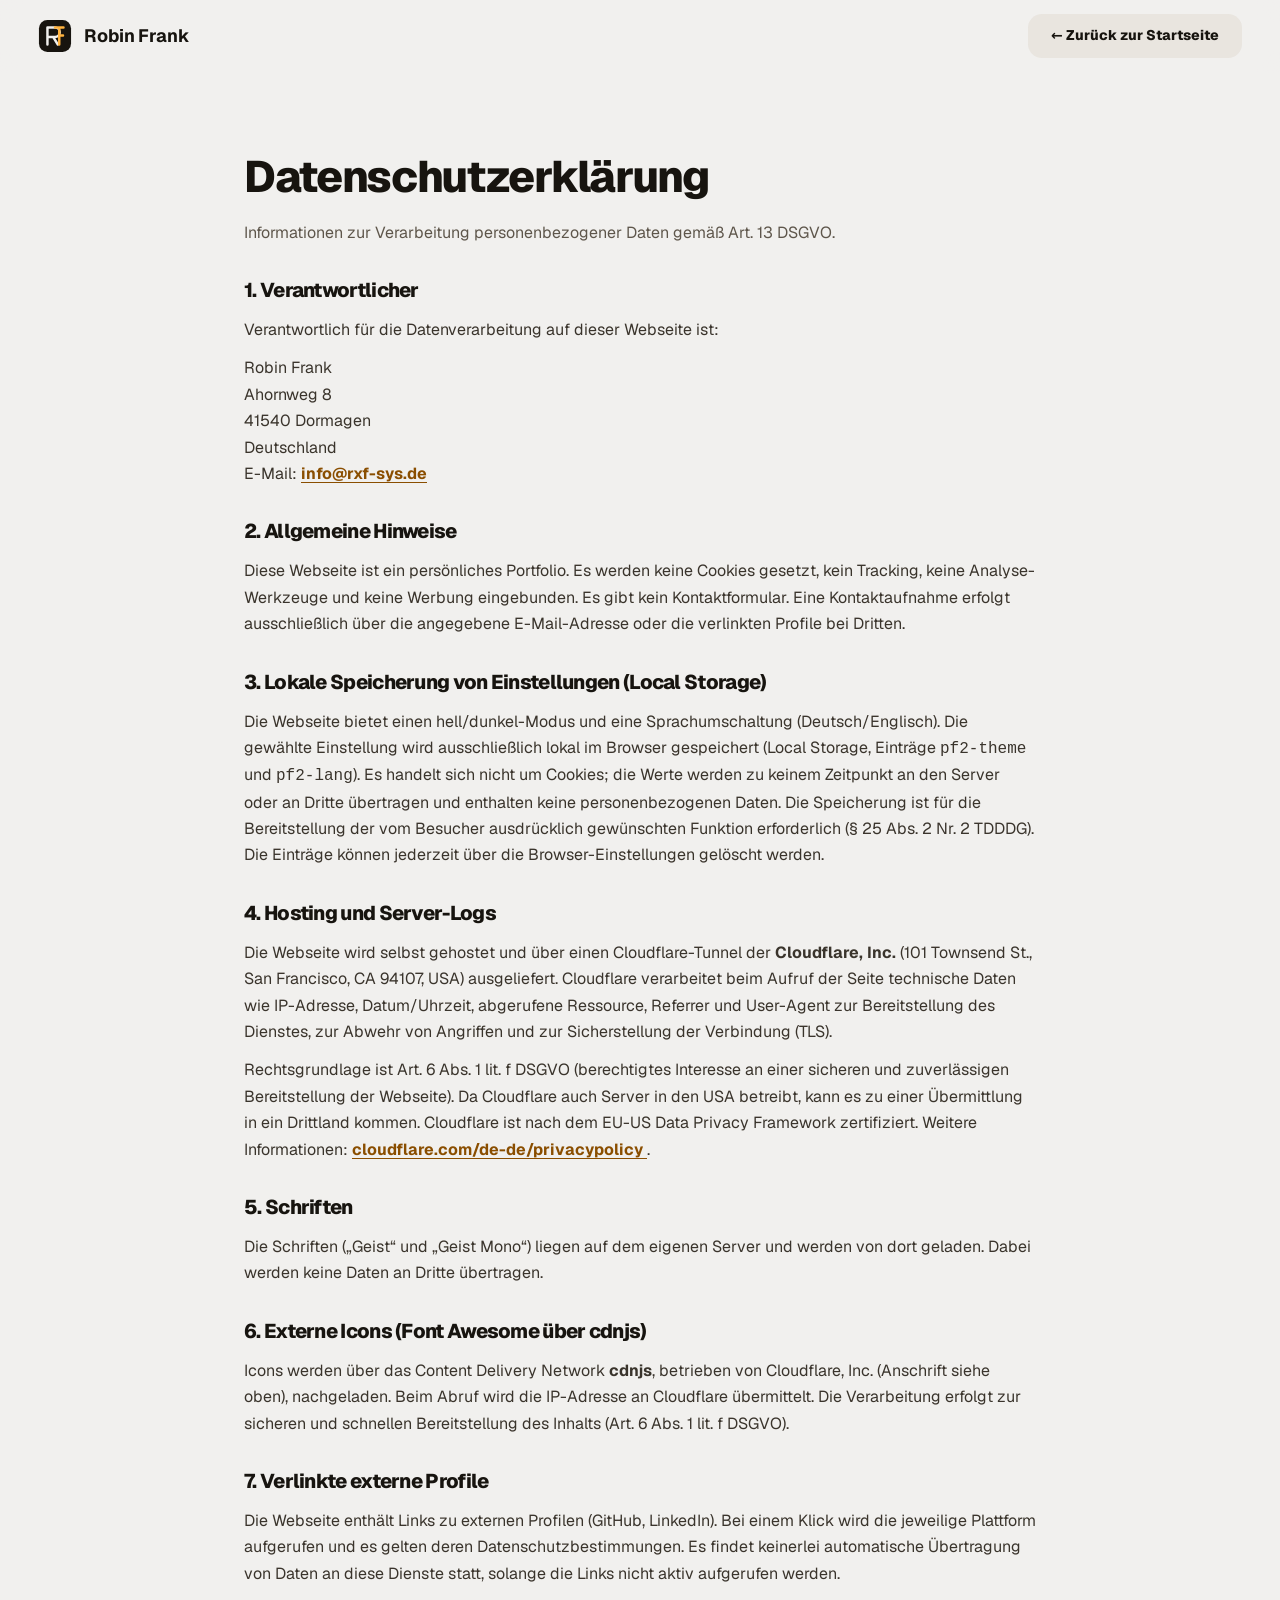
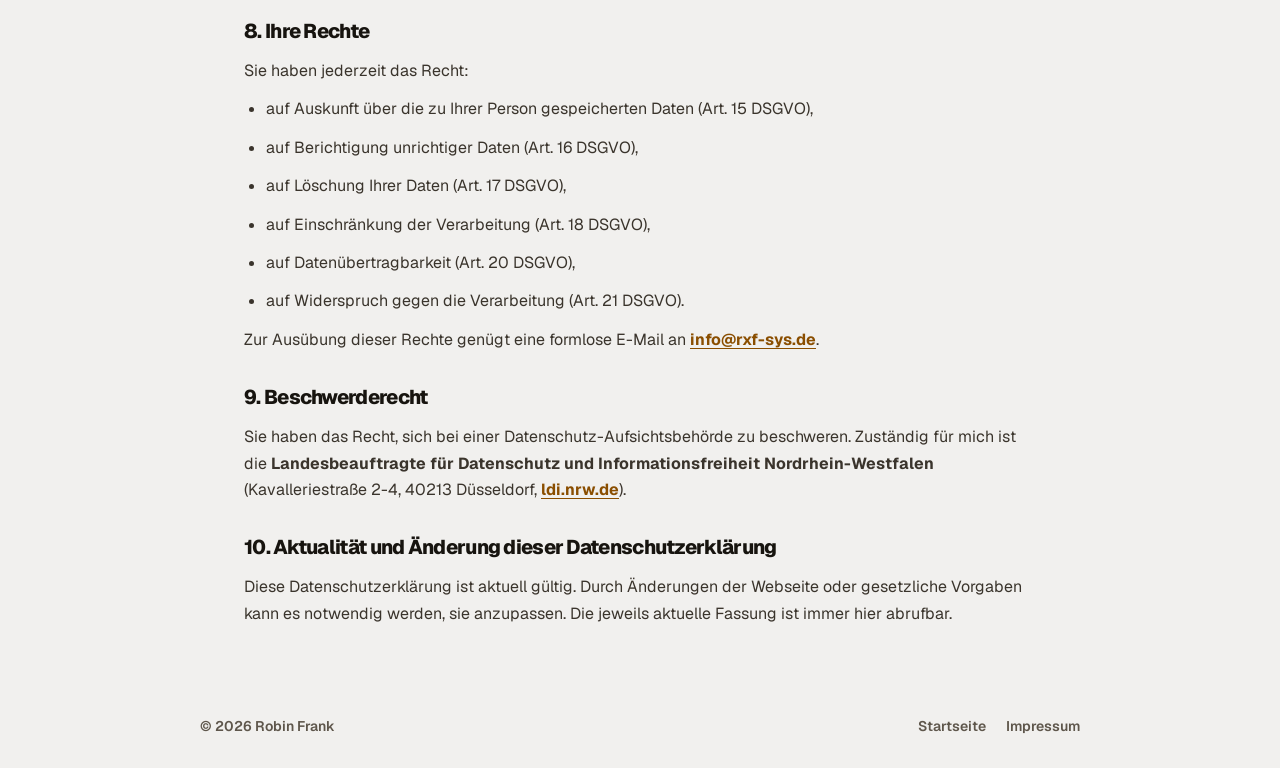
==== commit cee71d46: "Switch typography to Geist and Geist Mono Picked in review round 3 from four candidates shown in the" ====
--- a/datenschutz.html
+++ b/datenschutz.html
@@ -18,7 +18,7 @@
      in der CSP im infrastructure/Caddyfile — bei Änderungen dort nachziehen. -->
 <script>(function(){try{var t=localStorage.getItem('pf2-theme');if(t!=='dark'&&t!=='light')t=window.matchMedia('(prefers-color-scheme: dark)').matches?'dark':'light';document.documentElement.setAttribute('data-theme',t)}catch(e){}})()</script>
 
-<link rel="stylesheet" href="/index.css?v=2026-11-07" />
+<link rel="stylesheet" href="/index.css?v=2026-11-08b" />
 </head>
 <body>
 
@@ -98,8 +98,7 @@
     <section>
       <h2>5. Schriften</h2>
       <p>
-        Die Schriften (&bdquo;Bricolage Grotesque&ldquo;, &bdquo;Instrument Sans&ldquo; und
-        &bdquo;Martian Mono&ldquo;) liegen auf dem eigenen Server und werden von dort geladen.
+        Die Schriften (&bdquo;Geist&ldquo; und &bdquo;Geist Mono&ldquo;) liegen auf dem eigenen Server und werden von dort geladen.
         Dabei werden keine Daten an Dritte &uuml;bertragen.
       </p>
     </section>
--- a/index.css
+++ b/index.css
@@ -1,6 +1,6 @@
 /* ============================================================
    Portfolio v4 core: layout, topbar, sections, about, certificates,
-   contact, terminal, footer, modal. Shared by every variant; each
+   contact composer, footer, modal. Shared by every variant; each
    variant redefines the tokens and adds its own section components.
    ============================================================ */
 
@@ -318,7 +318,7 @@
 .corner-tl { top: 14px; left: 14px; border-right: 0; border-bottom: 0; }
 .corner-br { bottom: 14px; right: 14px; border-left: 0; border-top: 0; }
 .portrait-meta {
-  display: flex; justify-content: space-between; gap: 12px;
+  display: flex; justify-content: flex-end; gap: 12px;
   margin-top: 12px; font-size: 13px; color: var(--ink);
 }
 
@@ -358,8 +358,8 @@
   font-size: clamp(40px, 6vw, 96px); font-weight: 800; line-height: 0.95;
   letter-spacing: -0.035em; font-stretch: 120%;
 }
-.section-head .kicker { margin-left: auto; font-family: var(--mono); font-size: 14px; color: var(--muted); }
-.section-head .kicker::before { content: "// "; color: var(--faint); }
+.section-head .kicker { flex-basis: 100%; margin: -4px 0 0; font-family: var(--mono); font-size: 14px; color: var(--muted); }
+.section-intro { max-width: 62ch; margin: calc(clamp(36px, 6vh, 64px) * -0.5) 0 clamp(28px, 5vh, 48px); font-size: 18px; line-height: 1.7; color: var(--body); }
 
 /* Port: where the cable plugs into each section */
 .port {
@@ -479,53 +479,42 @@
 .ci-item dd a { border-bottom: 1px solid var(--line-strong); transition: border-color 0.2s ease, color 0.2s ease; }
 .ci-item dd a:hover { color: var(--accent-ink); border-color: var(--accent-ink); }
 
-/* Interactive terminal — progressive enhancement, needs JS */
-.term { display: none; }
-html.js .term {
-  display: flex; flex-direction: column;
-  background: #0B0F0E; color: #C3C9BF; border-radius: var(--r);
-  border: 1px solid rgba(214, 236, 200, 0.14); box-shadow: var(--shadow-hover); overflow: hidden;
-  min-height: 440px;
-}
-.term-bar {
-  display: flex; align-items: center; gap: 12px; padding: 12px 16px;
-  border-bottom: 1px solid rgba(214, 236, 200, 0.1); font-size: 13px; color: #9AA297;
-}
-.term .spec-dots span { background: rgba(214, 236, 200, 0.2); }
-.term .spec-dots span:first-child { background: var(--lime); }
-.term-out { flex: 1; padding: 16px 18px 6px; font-size: 14px; line-height: 1.7; max-height: 340px; overflow-y: auto; }
-.term-line { margin: 0; white-space: pre-wrap; word-break: break-word; }
-.term-line.dim { color: #8C9489; }
-.term-line.cmd { color: #ECEEE6; }
-.term-line.cmd::before { content: "guest@rxf-sys:~$ "; color: var(--lime); }
-.term-line.ok { color: var(--lime); }
-.term-line.err { color: #FFB547; }
-.term-form { display: flex; align-items: center; gap: 10px; padding: 8px 18px 14px; font-size: 14px; }
-.term-prompt { color: var(--lime); white-space: nowrap; }
-.term-input {
-  flex: 1; min-width: 0; background: transparent; border: 0; outline: 0;
-  font: inherit; color: #ECEEE6; caret-color: var(--lime); padding: 6px 0;
-}
-.term-send {
-  width: 36px; height: 36px; flex-shrink: 0; border-radius: 8px; cursor: pointer;
-  background: rgba(214, 236, 200, 0.08); border: 1px solid rgba(214, 236, 200, 0.16); color: var(--lime);
-  font: inherit; font-size: 16px;
-}
-.term-send:hover { border-color: var(--lime); }
-.term-form:focus-within { box-shadow: inset 0 2px 0 rgba(198, 244, 50, 0.35); }
-.term-chips { display: flex; flex-wrap: wrap; gap: 8px; padding: 0 18px 18px; }
-.term-chip {
-  font-family: var(--mono); font-size: 13px; color: #C3C9BF; cursor: pointer;
-  background: rgba(214, 236, 200, 0.06); border: 1px solid rgba(214, 236, 200, 0.14);
-  border-radius: 8px; min-height: 36px; padding: 0 12px;
-  transition: border-color 0.2s ease, color 0.2s ease;
-}
-.term-chip:hover { border-color: var(--lime); color: #ECEEE6; }
+/* Contact composer: builds a prefilled e-mail, sends nothing itself */
+.cc {
+  display: grid; gap: 18px; padding: clamp(20px, 3vw, 30px);
+  border-radius: var(--r); background: var(--card); border: 1px solid var(--line); box-shadow: var(--shadow);
+}
+.cc-bar { display: flex; justify-content: space-between; align-items: center; font-family: var(--head); font-weight: 800; font-size: 22px; color: var(--ink); }
+.cc-led { width: 10px; height: 10px; border-radius: 50%; background: var(--accent); box-shadow: 0 0 10px var(--accent); }
+.cc-lede { margin: -6px 0 0; font-size: 15px; color: var(--muted); }
+.cc-k { display: block; font-size: 11.5px; color: var(--muted); text-transform: uppercase; letter-spacing: 0.06em; margin-bottom: 8px; }
+.cc-topics { border: 0; margin: 0; padding: 0; display: flex; flex-wrap: wrap; gap: 8px; }
+.cc-topics legend { padding: 0; }
+.cc-chip {
+  position: relative; display: inline-flex; align-items: center; min-height: 42px; padding: 0 16px;
+  border: 1px solid var(--line-strong); border-radius: 999px; cursor: pointer; font-weight: 700; color: var(--body);
+  transition: background 0.2s ease, color 0.2s ease, border-color 0.2s ease;
+}
+.cc-chip input { position: absolute; opacity: 0; inset: 0; margin: 0; cursor: pointer; }
+.cc-chip:has(input:checked) { background: var(--accent); border-color: var(--accent); color: var(--on-accent); }
+.cc-chip:has(input:focus-visible) { outline: 2px solid var(--accent-ink); outline-offset: 3px; }
+.cc-fields { display: grid; grid-template-columns: repeat(2, minmax(0, 1fr)); gap: 12px; }
+.cc-field input {
+  width: 100%; min-height: 46px; padding: 0 14px; border-radius: var(--r-sm);
+  border: 1px solid var(--line-strong); background: var(--bg); color: var(--ink); font: inherit;
+}
+.cc-field input:focus-visible { outline: 2px solid var(--accent-ink); outline-offset: 1px; }
+.cc-preview { margin: 0; padding: 14px 16px; border-radius: var(--r-sm); background: var(--tile-soft); }
+.cc-preview .cc-k { margin-bottom: 4px; }
+.cc-subject { font-weight: 700; color: var(--ink); overflow-wrap: anywhere; }
+.cc-actions { display: flex; flex-wrap: wrap; gap: 10px; }
+.cc-vcf { justify-self: start; font-size: 14px; font-weight: 700; color: var(--muted); border-bottom: 1px solid var(--line-strong); padding-bottom: 2px; }
+.cc-vcf:hover { color: var(--accent-ink); border-color: currentColor; }
+.cc-vcf i { margin-right: 6px; }
 
 /* ============ Footer ============ */
 .footer { border-top: 1px solid var(--line); padding: 32px 0; }
 .footer-row { display: flex; align-items: center; gap: 18px 28px; flex-wrap: wrap; font-size: 14px; font-weight: 600; color: var(--muted); }
-.footer-built { font-weight: 400; font-size: 13px; }
 .footer-links { margin-left: auto; display: flex; gap: 20px; flex-wrap: wrap; }
 .footer-links a { transition: color 0.2s ease; }
 .footer-links a:hover { color: var(--ink); }
@@ -607,10 +596,10 @@
 
 @media (max-width: 720px) {
   :root { --topbar-h: 66px; }
-  .section-head .kicker { margin-left: 0; flex-basis: 100%; }
   .section-head .num { transform: none; }
   .cert { flex-direction: column; }
   .ci-item { grid-template-columns: 1fr; gap: 2px; }
+  .cc-fields { grid-template-columns: 1fr; }
   .footer-links { margin-left: 0; }
   .hero-portrait { width: 128px; }
   .portrait-meta, .corner { display: none; }
@@ -631,7 +620,6 @@
 }
 html[data-theme="dark"] a:focus-visible,
 html[data-theme="dark"] button:focus-visible { outline-color: var(--accent); }
-.term-input:focus-visible { outline: none; }
 
 /* ============ Reduced motion: every effect shows its finished frame ============ */
 @media (prefers-reduced-motion: reduce) {
@@ -756,13 +744,13 @@
 /* ============================================================
    Variant C · Leitstand (control room)
    A night-shift operations room: warm black consoles, amber signal
-   light, soft glass tiles. Bricolage Grotesque for display, Instrument
-   Sans for text, Martian Mono for readouts. Rounded console tiles,
+   light, soft glass tiles. Geist for display and text, Geist Mono for
+   readouts. Rounded console tiles,
    a monitor wall for projects, a skill graph and an activity heatmap.
    ============================================================ */
-@font-face { font-family: 'Bricolage Grotesque'; font-style: normal; font-display: swap; font-weight: 200 800; font-stretch: 75% 100%; src: url(/assets/fonts/bricolage-grotesque-latin-wdth-normal.woff2) format('woff2'); }
-@font-face { font-family: 'Instrument Sans'; font-style: normal; font-display: swap; font-weight: 400 700; font-stretch: 75% 100%; src: url(/assets/fonts/instrument-sans-latin-wdth-normal.woff2) format('woff2'); }
-@font-face { font-family: 'Martian Mono'; font-style: normal; font-display: swap; font-weight: 100 800; font-stretch: 75% 112.5%; src: url(/assets/fonts/martian-mono-latin-wdth-normal.woff2) format('woff2'); }
+
+@font-face { font-family: 'Geist'; font-style: normal; font-display: swap; font-weight: 100 900; src: url(/assets/fonts/geist-latin-wght-normal.woff2) format('woff2'); }
+@font-face { font-family: 'Geist Mono'; font-style: normal; font-display: swap; font-weight: 100 900; src: url(/assets/fonts/geist-mono-latin-wght-normal.woff2) format('woff2'); }
 
 :root {
   --bg: #F1F0EE; --bg-2: #E8E6E2; --card: #FBFAF8; --card-2: #F3F1EE; --tile-soft: #E9E5DF; --blue-tile: #E0DBD3;
@@ -775,9 +763,9 @@
   --shadow: 0 1px 2px rgba(23, 20, 15, 0.06), 0 16px 40px -22px rgba(23, 20, 15, 0.3);
   --shadow-hover: 0 2px 4px rgba(23, 20, 15, 0.08), 0 26px 52px -24px rgba(23, 20, 15, 0.4);
   --r: 16px; --r-sm: 10px;
-  --head: 'Bricolage Grotesque', 'Segoe UI', sans-serif;
-  --sans: 'Instrument Sans', 'Segoe UI', sans-serif;
-  --mono: 'Martian Mono', 'SF Mono', Menlo, Consolas, monospace;
+  --head: 'Geist', 'Segoe UI', system-ui, sans-serif;
+  --sans: 'Geist', 'Segoe UI', system-ui, sans-serif;
+  --mono: 'Geist Mono', 'SF Mono', Menlo, Consolas, monospace;
 }
 html[data-theme="dark"] {
   --bg: #100E0B; --bg-2: #15120E; --card: #1B1813; --card-2: #221E17; --tile-soft: #2A251C; --blue-tile: #332C21;
@@ -792,8 +780,7 @@
 }
 
 body { font-size: 16.5px; }
-h1, h2, h3 { font-stretch: 92%; letter-spacing: -0.02em; }
-.mono, .tag, .project-status, .cert-meta, .kicker, .fact-k, .term-out, .term-form, .term-chip { font-stretch: 87.5%; }
+h1, h2, h3, .statement-text, .contact-title { font-stretch: normal; letter-spacing: -0.035em; }
 .hl { color: var(--accent-ink); }
 
 /* ---------- Topbar ---------- */
@@ -826,7 +813,7 @@
   -webkit-mask-image: linear-gradient(to bottom, #000 60%, transparent);
   mask-image: linear-gradient(to bottom, #000 60%, transparent);
 }
-.hero-title { font-size: clamp(44px, 5.4vw, 90px); font-weight: 800; font-stretch: 86%; line-height: 0.96; letter-spacing: -0.035em; }
+.hero-title { font-size: clamp(44px, 5.4vw, 90px); font-weight: 800; line-height: 0.96; letter-spacing: -0.035em; }
 .portrait-frame { border-radius: 26px; box-shadow: 0 0 0 1px var(--line), 0 30px 80px -30px var(--glow), var(--shadow); }
 .portrait-scan { background: repeating-linear-gradient(to bottom, transparent 0 2px, rgba(12, 10, 7, 0.08) 2px 3px); }
 .corner { border-color: var(--accent); }
@@ -837,17 +824,16 @@
 }
 .fact::after { content: ""; position: absolute; left: 24px; right: 24px; top: 0; height: 2px; background: linear-gradient(90deg, var(--accent), transparent); }
 .fact-k { text-transform: uppercase; letter-spacing: 0.08em; font-size: 11px; color: var(--accent-ink); }
-.fact-v { font-size: clamp(19px, 1.65vw, 24px); font-stretch: 90%; }
+.fact-v { font-size: clamp(19px, 1.65vw, 24px); }
 
 /* ---------- Section heads: console labels ---------- */
-.section-head .num { border-radius: 8px; background: var(--accent); color: var(--on-accent); border-color: var(--accent); font-stretch: 87.5%; font-size: 13px; }
-.section-head h2 { font-stretch: 84%; font-weight: 800; font-size: clamp(44px, 6.4vw, 104px); letter-spacing: -0.04em; }
-.section-head .kicker::before { content: "● "; color: var(--accent-ink); }
+.section-head .num { border-radius: 8px; background: var(--accent); color: var(--on-accent); border-color: var(--accent); font-size: 13px; }
+.section-head h2 { font-weight: 800; font-size: clamp(44px, 6.4vw, 104px); letter-spacing: -0.04em; }
 .port { display: none; }
 .section-band { background: var(--bg-2); }
 
 /* ---------- About ---------- */
-.statement-text { font-stretch: 88%; font-weight: 700; letter-spacing: -0.03em; }
+.statement-text { font-weight: 700; letter-spacing: -0.03em; }
 .spec { border-radius: var(--r); }
 .spec-bar { justify-content: space-between; font-family: var(--head); font-weight: 700; font-size: 15px; color: var(--ink); }
 .spec-led { width: 10px; height: 10px; border-radius: 50%; background: var(--accent); box-shadow: 0 0 10px var(--accent); }
@@ -856,7 +842,6 @@
 .sgraph { display: grid; grid-template-columns: minmax(0, 7fr) minmax(0, 4fr); gap: 18px; align-items: start; }
 .sg-panel { border-radius: var(--r); background: var(--card); border: 1px solid var(--line); box-shadow: var(--shadow); overflow: hidden; position: sticky; top: calc(var(--topbar-h) + 20px); }
 .sg-top { display: flex; flex-wrap: wrap; gap: 8px 16px; align-items: center; padding: 14px 18px; border-bottom: 1px solid var(--line); font-size: 11.5px; color: var(--muted); }
-.sg-self { margin-left: auto; }
 .sg-lg i { display: inline-block; width: 10px; height: 10px; border-radius: 50%; margin-right: 6px; vertical-align: -1px; background: var(--c); }
 .g-sys { --c: #FFB23E; } .g-net { --c: #E8794A; } .g-dev { --c: #C9B79C; } .g-auto { --c: #8FB6A2; }
 html:not([data-theme="dark"]) .g-sys { --c: #B86E00; } html:not([data-theme="dark"]) .g-net { --c: #B5462A; }
@@ -908,7 +893,7 @@
 .scr-glass .project-status { position: absolute; right: 16px; top: 14px; background: rgba(12, 10, 7, 0.7); }
 .scr-glass .st-live { color: #FFB23E; } .scr-glass .st-wip { color: #FF8A5B; } .scr-glass .st-done, .scr-glass .st-passed { color: #C9BFAE; }
 .scr-label { display: grid; gap: 2px; padding: 0 4px; }
-.scr-title { font-family: var(--head); font-weight: 800; font-size: 20px; font-stretch: 90%; color: var(--ink); letter-spacing: -0.02em; line-height: 1.2; }
+.scr-title { font-family: var(--head); font-weight: 800; font-size: 20px; color: var(--ink); letter-spacing: -0.02em; line-height: 1.2; }
 .screen:first-child .scr-title { font-size: 28px; }
 .scr-meta { font-size: 11.5px; color: var(--muted); }
 /* CRT power-on when the wall scrolls into view */
@@ -926,7 +911,6 @@
 .cover-homelab { background-image: url(/assets/images/cover-homelab.jpg); }
 .cover-vulpexa { background-image: url(/assets/images/cover-vulpexa.jpg); }
 .cover-orynthia { background-image: url(/assets/images/cover-orynthia.jpg); }
-.pd-title { font-stretch: 86%; }
 
 /* ---------- Experience: activity heatmap ---------- */
 .heat { display: grid; gap: 20px; }
@@ -946,19 +930,18 @@
 .hm-yb { min-height: 36px; padding: 0 10px; border-radius: 9px; border: 1px solid var(--line-strong); background: transparent; color: var(--muted); cursor: pointer; font-size: 12px; }
 .hm-yb[aria-pressed="true"] { background: var(--accent); color: var(--on-accent); border-color: var(--accent); }
 .hm-panel { padding: 22px 24px; border-radius: var(--r); background: var(--card); border: 1px solid var(--line); box-shadow: var(--shadow); }
-.hm-panel-y { margin: 0 0 12px; font-family: var(--head); font-weight: 800; font-size: clamp(48px, 7vw, 96px); line-height: 0.9; letter-spacing: -0.04em; color: var(--accent-ink); font-stretch: 84%; }
+.hm-panel-y { margin: 0 0 12px; font-family: var(--head); font-weight: 800; font-size: clamp(48px, 7vw, 96px); line-height: 0.9; letter-spacing: -0.04em; color: var(--accent-ink); }
 .hm-panel ul { list-style: none; margin: 0; padding: 0; display: grid; gap: 12px; }
 .hm-ev { display: grid; gap: 2px; }
 .hm-type { font-size: 10.5px; color: var(--muted); text-transform: uppercase; letter-spacing: 0.08em; }
-.hm-ev b { font-family: var(--head); font-size: 20px; color: var(--ink); font-stretch: 90%; }
+.hm-ev b { font-family: var(--head); font-size: 20px; color: var(--ink); }
 .hm-ev.is-ongoing b { font-size: 16px; color: var(--muted); }
 .t-now b { color: var(--accent-ink); }
 
 /* Certificates, contact */
 .cert { border-radius: var(--r); box-shadow: var(--shadow); }
 .cert-icon { border-radius: 12px; background: var(--accent); color: var(--on-accent); }
-.contact-title { font-stretch: 86%; }
-.term { border-radius: 20px !important; }
+.cc { border-radius: 20px; }
 .btn { border-radius: 14px; }
 
 @media (max-width: 1080px) {
@@ -971,7 +954,6 @@
 @media (max-width: 720px) {
   .wall { grid-template-columns: 1fr; }
   .screen.is-feature { grid-column: auto; }
-  .sg-self { margin-left: 0; }
   .sg-panel { overflow-x: auto; }
   .sg-svg { min-width: 640px; }
   .hm-row { grid-template-columns: 9ch repeat(var(--n), minmax(0, 1fr)); }
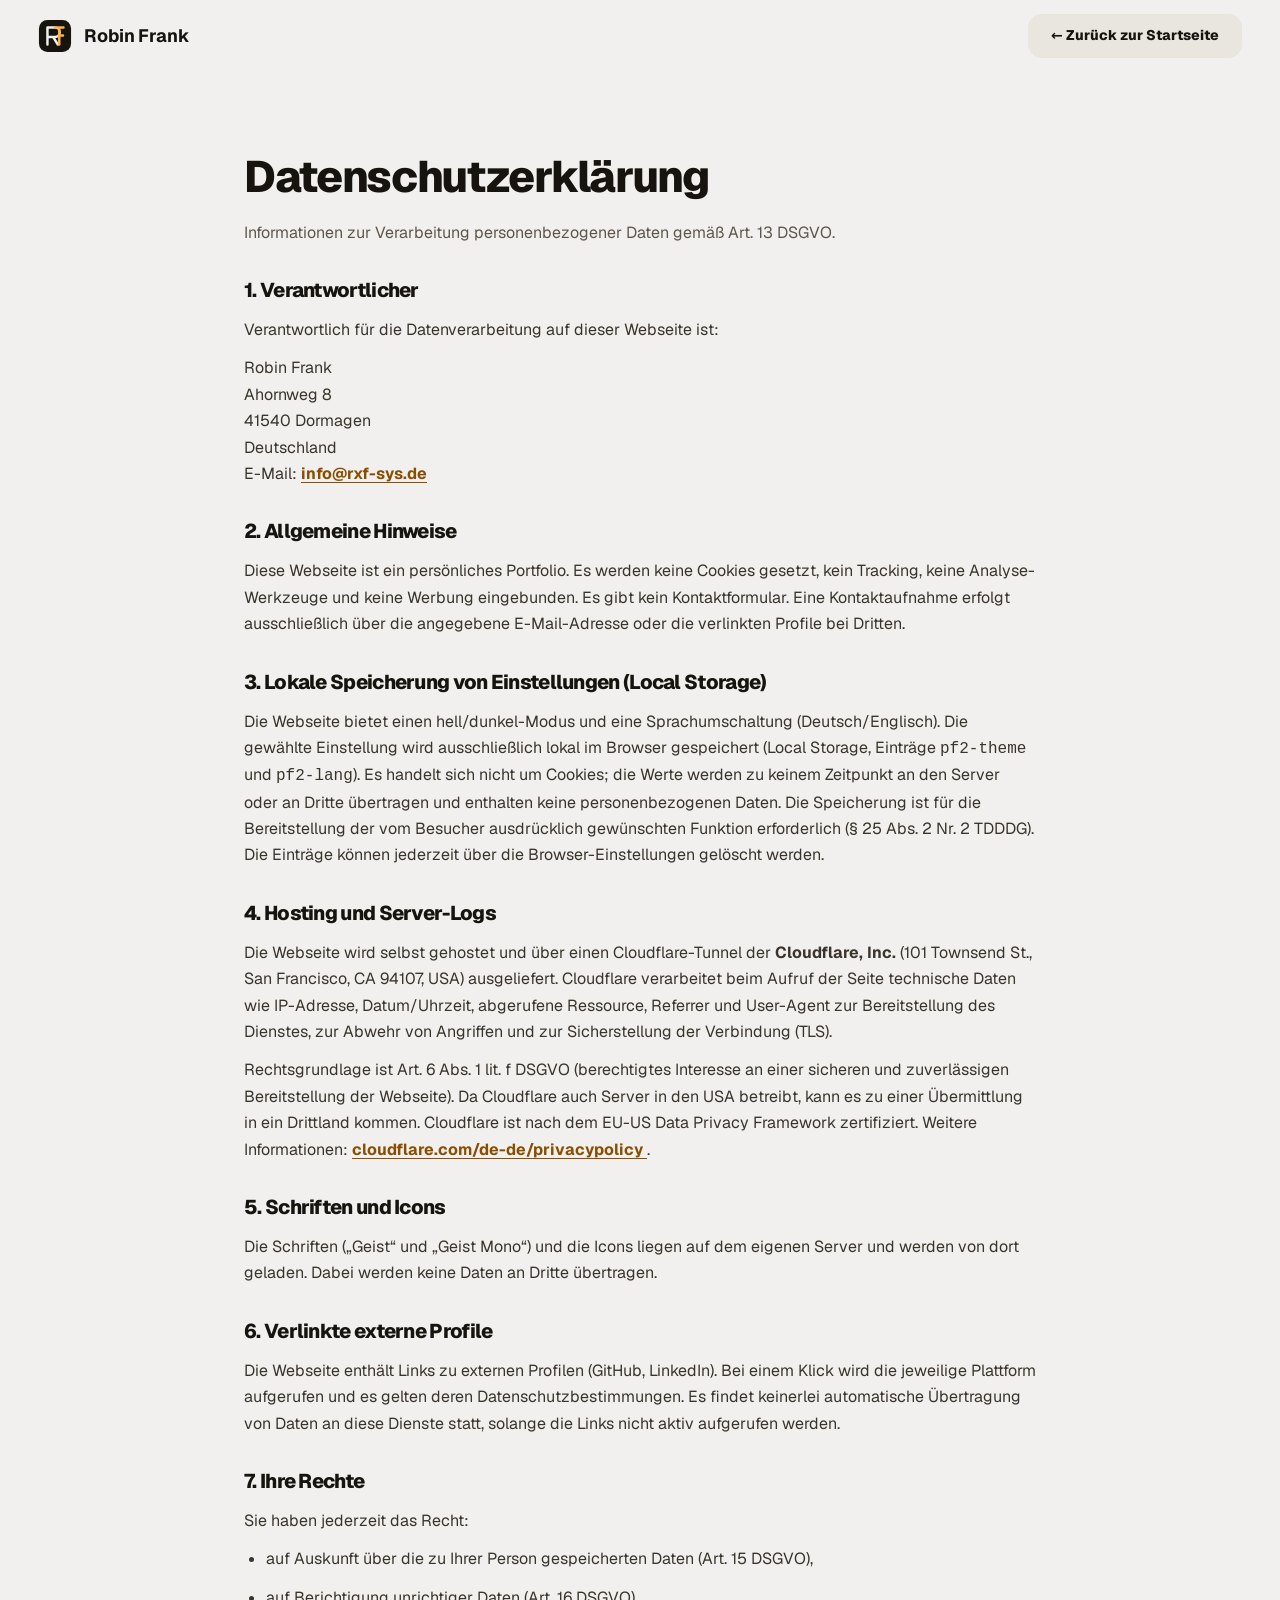
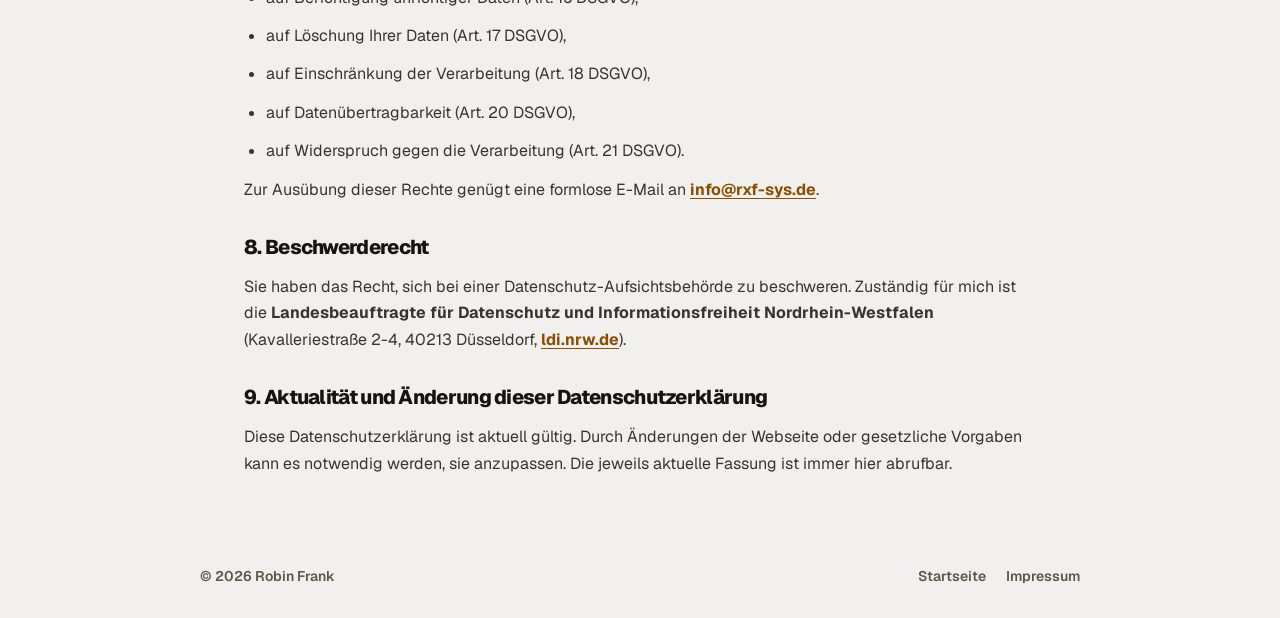
==== commit 809be772: "Self-host icons, drop cdnjs, serve certificates as WebP Font Awesome was the last third-party reques" ====
--- a/datenschutz.html
+++ b/datenschutz.html
@@ -18,7 +18,7 @@
      in der CSP im infrastructure/Caddyfile — bei Änderungen dort nachziehen. -->
 <script>(function(){try{var t=localStorage.getItem('pf2-theme');if(t!=='dark'&&t!=='light')t=window.matchMedia('(prefers-color-scheme: dark)').matches?'dark':'light';document.documentElement.setAttribute('data-theme',t)}catch(e){}})()</script>
 
-<link rel="stylesheet" href="/index.css?v=2026-11-08b" />
+<link rel="stylesheet" href="/index.css?v=2026-11-10" />
 </head>
 <body>
 
@@ -96,25 +96,15 @@
     </section>
 
     <section>
-      <h2>5. Schriften</h2>
+      <h2>5. Schriften und Icons</h2>
       <p>
-        Die Schriften (&bdquo;Geist&ldquo; und &bdquo;Geist Mono&ldquo;) liegen auf dem eigenen Server und werden von dort geladen.
+        Die Schriften (&bdquo;Geist&ldquo; und &bdquo;Geist Mono&ldquo;) und die Icons liegen auf dem eigenen Server und werden von dort geladen.
         Dabei werden keine Daten an Dritte &uuml;bertragen.
       </p>
     </section>
 
     <section>
-      <h2>6. Externe Icons (Font Awesome &uuml;ber cdnjs)</h2>
-      <p>
-        Icons werden &uuml;ber das Content Delivery Network <strong>cdnjs</strong>, betrieben von
-        Cloudflare, Inc. (Anschrift siehe oben), nachgeladen. Beim Abruf wird die IP-Adresse an
-        Cloudflare &uuml;bermittelt. Die Verarbeitung erfolgt zur sicheren und schnellen
-        Bereitstellung des Inhalts (Art. 6 Abs. 1 lit. f DSGVO).
-      </p>
-    </section>
-
-    <section>
-      <h2>7. Verlinkte externe Profile</h2>
+      <h2>6. Verlinkte externe Profile</h2>
       <p>
         Die Webseite enth&auml;lt Links zu externen Profilen (GitHub, LinkedIn). Bei einem
         Klick wird die jeweilige Plattform aufgerufen und es gelten deren
@@ -124,7 +114,7 @@
     </section>
 
     <section>
-      <h2>8. Ihre Rechte</h2>
+      <h2>7. Ihre Rechte</h2>
       <p>Sie haben jederzeit das Recht:</p>
       <ul>
         <li>auf Auskunft &uuml;ber die zu Ihrer Person gespeicherten Daten (Art. 15 DSGVO),</li>
@@ -141,7 +131,7 @@
     </section>
 
     <section>
-      <h2>9. Beschwerderecht</h2>
+      <h2>8. Beschwerderecht</h2>
       <p>
         Sie haben das Recht, sich bei einer Datenschutz-Aufsichtsbeh&ouml;rde zu beschweren.
         Zust&auml;ndig f&uuml;r mich ist die <strong>Landesbeauftragte f&uuml;r Datenschutz und
@@ -152,7 +142,7 @@
     </section>
 
     <section>
-      <h2>10. Aktualit&auml;t und &Auml;nderung dieser Datenschutzerkl&auml;rung</h2>
+      <h2>9. Aktualit&auml;t und &Auml;nderung dieser Datenschutzerkl&auml;rung</h2>
       <p>
         Diese Datenschutzerkl&auml;rung ist aktuell g&uuml;ltig. Durch &Auml;nderungen der
         Webseite oder gesetzliche Vorgaben kann es notwendig werden, sie anzupassen. Die jeweils
--- a/index.css
+++ b/index.css
@@ -851,7 +851,7 @@
 .sg-node { cursor: pointer; outline: none; }
 .sg-node circle { fill: var(--c); stroke: var(--card); stroke-width: 3; transition: r 0.25s var(--ease), opacity 0.25s ease; }
 .sg-node text { fill: var(--ink); font-size: 12.5px; font-weight: 600; text-anchor: middle; paint-order: stroke; stroke: var(--card); stroke-width: 4px; stroke-linejoin: round; transition: opacity 0.25s ease; }
-.sgraph.has-focus .sg-node:not(.is-on):not(.is-near) { opacity: 0.25; }
+.sgraph.has-focus .sg-node:not(.is-on):not(.is-near) { opacity: 0.45; }
 .sgraph.has-focus .sg-edge:not(.is-on) { opacity: 0.15; }
 .sg-edge.is-on { stroke: var(--accent-ink); stroke-width: 2.4; }
 html[data-theme="dark"] .sg-edge.is-on { stroke: var(--accent); }
@@ -887,7 +887,7 @@
 .screen:first-child .scr-glass { min-height: 380px; }
 .scr-btn:hover .scr-glass { transform: translateY(-4px); box-shadow: inset 0 0 0 6px #0E0C09, inset 0 0 40px rgba(0, 0, 0, 0.6), 0 0 0 1px var(--accent), 0 24px 60px -24px rgba(255, 178, 62, 0.45); }
 .scr-cover { position: absolute; inset: 6px; border-radius: 13px; background-size: cover; background-position: center; filter: sepia(0.5) saturate(1.6) hue-rotate(-12deg) brightness(0.8); opacity: 0.85; }
-.scr-glyph { position: absolute; inset: 0; display: grid; place-items: center; font-size: 42px; color: #FFB23E; text-shadow: 0 0 22px rgba(255, 178, 62, 0.55); }
+.scr-glyph { position: absolute; inset: 0; display: grid; place-items: center; font-size: 42px; color: #FFB23E; filter: drop-shadow(0 0 11px rgba(255, 178, 62, 0.55)); }
 .scr-scan { position: absolute; inset: 6px; border-radius: 13px; pointer-events: none; background: repeating-linear-gradient(to bottom, rgba(255, 220, 150, 0.05) 0 1px, transparent 1px 3px); }
 .scr-ch { position: absolute; left: 18px; top: 16px; font-size: 11px; color: #FFB23E; letter-spacing: 0.06em; }
 .scr-glass .project-status { position: absolute; right: 16px; top: 14px; background: rgba(12, 10, 7, 0.7); }
@@ -958,3 +958,43 @@
   .sg-svg { min-width: 640px; }
   .hm-row { grid-template-columns: 9ch repeat(var(--n), minmax(0, 1fr)); }
 }
+
+/* ============ Icons ============
+   Self-hosted subset of Font Awesome Free 6.5.0 (https://fontawesome.com,
+   icons licensed CC BY 4.0, Copyright 2023 Fonticons, Inc.), embedded as
+   CSS masks so they inherit `color` and `font-size` like the former icon font.
+   Markup stays `<i class="fas fa-name">`; add new icons as a rule below
+   (--fa-w = viewBox width / 512). */
+.fas, .fab {
+  display: inline-block; flex: none; width: calc(var(--fa-w, 1) * 1em); height: 1em; vertical-align: -0.125em;
+  background-color: currentColor;
+  -webkit-mask: var(--fa) center / contain no-repeat; mask: var(--fa) center / contain no-repeat;
+}
+@media (forced-colors: active) {
+  .fas, .fab { forced-color-adjust: none; background-color: CanvasText; }
+}
+.fa-moon { --fa-w: 0.75; --fa: url("data:image/svg+xml,%3Csvg xmlns='http://www.w3.org/2000/svg' viewBox='0 0 384 512'%3E%3Cpath d='M223.5 32C100 32 0 132.3 0 256S100 480 223.5 480c60.6 0 115.5-24.2 155.8-63.4c5-4.9 6.3-12.5 3.1-18.7s-10.1-9.7-17-8.5c-9.8 1.7-19.8 2.6-30.1 2.6c-96.9 0-175.5-78.8-175.5-176c0-65.8 36-123.1 89.3-153.3c6.1-3.5 9.2-10.5 7.7-17.3s-7.3-11.9-14.3-12.5c-6.3-.5-12.6-.8-19-.8z'/%3E%3C/svg%3E"); }
+.fa-sun { --fa-w: 1; --fa: url("data:image/svg+xml,%3Csvg xmlns='http://www.w3.org/2000/svg' viewBox='0 0 512 512'%3E%3Cpath d='M361.5 1.2c5 2.1 8.6 6.6 9.6 11.9L391 121l107.9 19.8c5.3 1 9.8 4.6 11.9 9.6s1.5 10.7-1.6 15.2L446.9 256l62.3 90.3c3.1 4.5 3.7 10.2 1.6 15.2s-6.6 8.6-11.9 9.6L391 391 371.1 498.9c-1 5.3-4.6 9.8-9.6 11.9s-10.7 1.5-15.2-1.6L256 446.9l-90.3 62.3c-4.5 3.1-10.2 3.7-15.2 1.6s-8.6-6.6-9.6-11.9L121 391 13.1 371.1c-5.3-1-9.8-4.6-11.9-9.6s-1.5-10.7 1.6-15.2L65.1 256 2.8 165.7c-3.1-4.5-3.7-10.2-1.6-15.2s6.6-8.6 11.9-9.6L121 121 140.9 13.1c1-5.3 4.6-9.8 9.6-11.9s10.7-1.5 15.2 1.6L256 65.1 346.3 2.8c4.5-3.1 10.2-3.7 15.2-1.6zM160 256a96 96 0 1 1 192 0 96 96 0 1 1 -192 0zm224 0a128 128 0 1 0 -256 0 128 128 0 1 0 256 0z'/%3E%3C/svg%3E"); }
+.fa-arrow-right { --fa-w: 0.875; --fa: url("data:image/svg+xml,%3Csvg xmlns='http://www.w3.org/2000/svg' viewBox='0 0 448 512'%3E%3Cpath d='M438.6 278.6c12.5-12.5 12.5-32.8 0-45.3l-160-160c-12.5-12.5-32.8-12.5-45.3 0s-12.5 32.8 0 45.3L338.8 224 32 224c-17.7 0-32 14.3-32 32s14.3 32 32 32l306.7 0L233.4 393.4c-12.5 12.5-12.5 32.8 0 45.3s32.8 12.5 45.3 0l160-160z'/%3E%3C/svg%3E"); }
+.fa-gauge-high { --fa-w: 1; --fa: url("data:image/svg+xml,%3Csvg xmlns='http://www.w3.org/2000/svg' viewBox='0 0 512 512'%3E%3Cpath d='M0 256a256 256 0 1 1 512 0A256 256 0 1 1 0 256zM288 96a32 32 0 1 0 -64 0 32 32 0 1 0 64 0zM256 416c35.3 0 64-28.7 64-64c0-17.4-6.9-33.1-18.1-44.6L366 161.7c5.3-12.1-.2-26.3-12.3-31.6s-26.3 .2-31.6 12.3L257.9 288c-.6 0-1.3 0-1.9 0c-35.3 0-64 28.7-64 64s28.7 64 64 64zM176 144a32 32 0 1 0 -64 0 32 32 0 1 0 64 0zM96 288a32 32 0 1 0 0-64 32 32 0 1 0 0 64zm352-32a32 32 0 1 0 -64 0 32 32 0 1 0 64 0z'/%3E%3C/svg%3E"); }
+.fa-robot { --fa-w: 1.25; --fa: url("data:image/svg+xml,%3Csvg xmlns='http://www.w3.org/2000/svg' viewBox='0 0 640 512'%3E%3Cpath d='M320 0c17.7 0 32 14.3 32 32V96H472c39.8 0 72 32.2 72 72V440c0 39.8-32.2 72-72 72H168c-39.8 0-72-32.2-72-72V168c0-39.8 32.2-72 72-72H288V32c0-17.7 14.3-32 32-32zM208 384c-8.8 0-16 7.2-16 16s7.2 16 16 16h32c8.8 0 16-7.2 16-16s-7.2-16-16-16H208zm96 0c-8.8 0-16 7.2-16 16s7.2 16 16 16h32c8.8 0 16-7.2 16-16s-7.2-16-16-16H304zm96 0c-8.8 0-16 7.2-16 16s7.2 16 16 16h32c8.8 0 16-7.2 16-16s-7.2-16-16-16H400zM264 256a40 40 0 1 0 -80 0 40 40 0 1 0 80 0zm152 40a40 40 0 1 0 0-80 40 40 0 1 0 0 80zM48 224H64V416H48c-26.5 0-48-21.5-48-48V272c0-26.5 21.5-48 48-48zm544 0c26.5 0 48 21.5 48 48v96c0 26.5-21.5 48-48 48H576V224h16z'/%3E%3C/svg%3E"); }
+.fa-wand-magic-sparkles { --fa-w: 1.125; --fa: url("data:image/svg+xml,%3Csvg xmlns='http://www.w3.org/2000/svg' viewBox='0 0 576 512'%3E%3Cpath d='M234.7 42.7L197 56.8c-3 1.1-5 4-5 7.2s2 6.1 5 7.2l37.7 14.1L248.8 123c1.1 3 4 5 7.2 5s6.1-2 7.2-5l14.1-37.7L315 71.2c3-1.1 5-4 5-7.2s-2-6.1-5-7.2L277.3 42.7 263.2 5c-1.1-3-4-5-7.2-5s-6.1 2-7.2 5L234.7 42.7zM46.1 395.4c-18.7 18.7-18.7 49.1 0 67.9l34.6 34.6c18.7 18.7 49.1 18.7 67.9 0L529.9 116.5c18.7-18.7 18.7-49.1 0-67.9L495.3 14.1c-18.7-18.7-49.1-18.7-67.9 0L46.1 395.4zM484.6 82.6l-105 105-23.3-23.3 105-105 23.3 23.3zM7.5 117.2C3 118.9 0 123.2 0 128s3 9.1 7.5 10.8L64 160l21.2 56.5c1.7 4.5 6 7.5 10.8 7.5s9.1-3 10.8-7.5L128 160l56.5-21.2c4.5-1.7 7.5-6 7.5-10.8s-3-9.1-7.5-10.8L128 96 106.8 39.5C105.1 35 100.8 32 96 32s-9.1 3-10.8 7.5L64 96 7.5 117.2zm352 256c-4.5 1.7-7.5 6-7.5 10.8s3 9.1 7.5 10.8L416 416l21.2 56.5c1.7 4.5 6 7.5 10.8 7.5s9.1-3 10.8-7.5L480 416l56.5-21.2c4.5-1.7 7.5-6 7.5-10.8s-3-9.1-7.5-10.8L480 352l-21.2-56.5c-1.7-4.5-6-7.5-10.8-7.5s-9.1 3-10.8 7.5L416 352l-56.5 21.2z'/%3E%3C/svg%3E"); }
+.fa-globe { --fa-w: 1; --fa: url("data:image/svg+xml,%3Csvg xmlns='http://www.w3.org/2000/svg' viewBox='0 0 512 512'%3E%3Cpath d='M352 256c0 22.2-1.2 43.6-3.3 64H163.3c-2.2-20.4-3.3-41.8-3.3-64s1.2-43.6 3.3-64H348.7c2.2 20.4 3.3 41.8 3.3 64zm28.8-64H503.9c5.3 20.5 8.1 41.9 8.1 64s-2.8 43.5-8.1 64H380.8c2.1-20.6 3.2-42 3.2-64s-1.1-43.4-3.2-64zm112.6-32H376.7c-10-63.9-29.8-117.4-55.3-151.6c78.3 20.7 142 77.5 171.9 151.6zm-149.1 0H167.7c6.1-36.4 15.5-68.6 27-94.7c10.5-23.6 22.2-40.7 33.5-51.5C239.4 3.2 248.7 0 256 0s16.6 3.2 27.8 13.8c11.3 10.8 23 27.9 33.5 51.5c11.6 26 20.9 58.2 27 94.7zm-209 0H18.6C48.6 85.9 112.2 29.1 190.6 8.4C165.1 42.6 145.3 96.1 135.3 160zM8.1 192H131.2c-2.1 20.6-3.2 42-3.2 64s1.1 43.4 3.2 64H8.1C2.8 299.5 0 278.1 0 256s2.8-43.5 8.1-64zM194.7 446.6c-11.6-26-20.9-58.2-27-94.6H344.3c-6.1 36.4-15.5 68.6-27 94.6c-10.5 23.6-22.2 40.7-33.5 51.5C272.6 508.8 263.3 512 256 512s-16.6-3.2-27.8-13.8c-11.3-10.8-23-27.9-33.5-51.5zM135.3 352c10 63.9 29.8 117.4 55.3 151.6C112.2 482.9 48.6 426.1 18.6 352H135.3zm358.1 0c-30 74.1-93.6 130.9-171.9 151.6c25.5-34.2 45.2-87.7 55.3-151.6H493.4z'/%3E%3C/svg%3E"); }
+.fa-graduation-cap { --fa-w: 1.25; --fa: url("data:image/svg+xml,%3Csvg xmlns='http://www.w3.org/2000/svg' viewBox='0 0 640 512'%3E%3Cpath d='M320 32c-8.1 0-16.1 1.4-23.7 4.1L15.8 137.4C6.3 140.9 0 149.9 0 160s6.3 19.1 15.8 22.6l57.9 20.9C57.3 229.3 48 259.8 48 291.9v28.1c0 28.4-10.8 57.7-22.3 80.8c-6.5 13-13.9 25.8-22.5 37.6C0 442.7-.9 448.3 .9 453.4s6 8.9 11.2 10.2l64 16c4.2 1.1 8.7 .3 12.4-2s6.3-6.1 7.1-10.4c8.6-42.8 4.3-81.2-2.1-108.7C90.3 344.3 86 329.8 80 316.5V291.9c0-30.2 10.2-58.7 27.9-81.5c12.9-15.5 29.6-28 49.2-35.7l157-61.7c8.2-3.2 17.5 .8 20.7 9s-.8 17.5-9 20.7l-157 61.7c-12.4 4.9-23.3 12.4-32.2 21.6l159.6 57.6c7.6 2.7 15.6 4.1 23.7 4.1s16.1-1.4 23.7-4.1L624.2 182.6c9.5-3.4 15.8-12.5 15.8-22.6s-6.3-19.1-15.8-22.6L343.7 36.1C336.1 33.4 328.1 32 320 32zM128 408c0 35.3 86 72 192 72s192-36.7 192-72L496.7 262.6 354.5 314c-11.1 4-22.8 6-34.5 6s-23.5-2-34.5-6L143.3 262.6 128 408z'/%3E%3C/svg%3E"); }
+.fa-certificate { --fa-w: 1; --fa: url("data:image/svg+xml,%3Csvg xmlns='http://www.w3.org/2000/svg' viewBox='0 0 512 512'%3E%3Cpath d='M211 7.3C205 1 196-1.4 187.6 .8s-14.9 8.9-17.1 17.3L154.7 80.6l-62-17.5c-8.4-2.4-17.4 0-23.5 6.1s-8.5 15.1-6.1 23.5l17.5 62L18.1 170.6c-8.4 2.1-15 8.7-17.3 17.1S1 205 7.3 211l46.2 45L7.3 301C1 307-1.4 316 .8 324.4s8.9 14.9 17.3 17.1l62.5 15.8-17.5 62c-2.4 8.4 0 17.4 6.1 23.5s15.1 8.5 23.5 6.1l62-17.5 15.8 62.5c2.1 8.4 8.7 15 17.1 17.3s17.3-.2 23.4-6.4l45-46.2 45 46.2c6.1 6.2 15 8.7 23.4 6.4s14.9-8.9 17.1-17.3l15.8-62.5 62 17.5c8.4 2.4 17.4 0 23.5-6.1s8.5-15.1 6.1-23.5l-17.5-62 62.5-15.8c8.4-2.1 15-8.7 17.3-17.1s-.2-17.4-6.4-23.4l-46.2-45 46.2-45c6.2-6.1 8.7-15 6.4-23.4s-8.9-14.9-17.3-17.1l-62.5-15.8 17.5-62c2.4-8.4 0-17.4-6.1-23.5s-15.1-8.5-23.5-6.1l-62 17.5L341.4 18.1c-2.1-8.4-8.7-15-17.1-17.3S307 1 301 7.3L256 53.5 211 7.3z'/%3E%3C/svg%3E"); }
+.fa-building { --fa-w: 0.75; --fa: url("data:image/svg+xml,%3Csvg xmlns='http://www.w3.org/2000/svg' viewBox='0 0 384 512'%3E%3Cpath d='M48 0C21.5 0 0 21.5 0 48V464c0 26.5 21.5 48 48 48h96V432c0-26.5 21.5-48 48-48s48 21.5 48 48v80h96c26.5 0 48-21.5 48-48V48c0-26.5-21.5-48-48-48H48zM64 240c0-8.8 7.2-16 16-16h32c8.8 0 16 7.2 16 16v32c0 8.8-7.2 16-16 16H80c-8.8 0-16-7.2-16-16V240zm112-16h32c8.8 0 16 7.2 16 16v32c0 8.8-7.2 16-16 16H176c-8.8 0-16-7.2-16-16V240c0-8.8 7.2-16 16-16zm80 16c0-8.8 7.2-16 16-16h32c8.8 0 16 7.2 16 16v32c0 8.8-7.2 16-16 16H272c-8.8 0-16-7.2-16-16V240zM80 96h32c8.8 0 16 7.2 16 16v32c0 8.8-7.2 16-16 16H80c-8.8 0-16-7.2-16-16V112c0-8.8 7.2-16 16-16zm80 16c0-8.8 7.2-16 16-16h32c8.8 0 16 7.2 16 16v32c0 8.8-7.2 16-16 16H176c-8.8 0-16-7.2-16-16V112zM272 96h32c8.8 0 16 7.2 16 16v32c0 8.8-7.2 16-16 16H272c-8.8 0-16-7.2-16-16V112c0-8.8 7.2-16 16-16z'/%3E%3C/svg%3E"); }
+.fa-calendar-alt { --fa-w: 0.875; --fa: url("data:image/svg+xml,%3Csvg xmlns='http://www.w3.org/2000/svg' viewBox='0 0 448 512'%3E%3Cpath d='M128 0c17.7 0 32 14.3 32 32V64H288V32c0-17.7 14.3-32 32-32s32 14.3 32 32V64h48c26.5 0 48 21.5 48 48v48H0V112C0 85.5 21.5 64 48 64H96V32c0-17.7 14.3-32 32-32zM0 192H448V464c0 26.5-21.5 48-48 48H48c-26.5 0-48-21.5-48-48V192zm64 80v32c0 8.8 7.2 16 16 16h32c8.8 0 16-7.2 16-16V272c0-8.8-7.2-16-16-16H80c-8.8 0-16 7.2-16 16zm128 0v32c0 8.8 7.2 16 16 16h32c8.8 0 16-7.2 16-16V272c0-8.8-7.2-16-16-16H208c-8.8 0-16 7.2-16 16zm144-16c-8.8 0-16 7.2-16 16v32c0 8.8 7.2 16 16 16h32c8.8 0 16-7.2 16-16V272c0-8.8-7.2-16-16-16H336zM64 400v32c0 8.8 7.2 16 16 16h32c8.8 0 16-7.2 16-16V400c0-8.8-7.2-16-16-16H80c-8.8 0-16 7.2-16 16zm144-16c-8.8 0-16 7.2-16 16v32c0 8.8 7.2 16 16 16h32c8.8 0 16-7.2 16-16V400c0-8.8-7.2-16-16-16H208zm112 16v32c0 8.8 7.2 16 16 16h32c8.8 0 16-7.2 16-16V400c0-8.8-7.2-16-16-16H336c-8.8 0-16 7.2-16 16z'/%3E%3C/svg%3E"); }
+.fa-shield-halved { --fa-w: 1; --fa: url("data:image/svg+xml,%3Csvg xmlns='http://www.w3.org/2000/svg' viewBox='0 0 512 512'%3E%3Cpath d='M256 0c4.6 0 9.2 1 13.4 2.9L457.7 82.8c22 9.3 38.4 31 38.3 57.2c-.5 99.2-41.3 280.7-213.6 363.2c-16.7 8-36.1 8-52.8 0C57.3 420.7 16.5 239.2 16 140c-.1-26.2 16.3-47.9 38.3-57.2L242.7 2.9C246.8 1 251.4 0 256 0zm0 66.8V444.8C394 378 431.1 230.1 432 141.4L256 66.8l0 0z'/%3E%3C/svg%3E"); }
+.fa-shield-virus { --fa-w: 1; --fa: url("data:image/svg+xml,%3Csvg xmlns='http://www.w3.org/2000/svg' viewBox='0 0 512 512'%3E%3Cpath d='M269.4 2.9C265.2 1 260.7 0 256 0s-9.2 1-13.4 2.9L54.3 82.8c-22 9.3-38.4 31-38.3 57.2c.5 99.2 41.3 280.7 213.6 363.2c16.7 8 36.1 8 52.8 0C454.7 420.7 495.5 239.2 496 140c.1-26.2-16.3-47.9-38.3-57.2L269.4 2.9zM256 112c8.8 0 16 7.2 16 16c0 33 39.9 49.5 63.2 26.2c6.2-6.2 16.4-6.2 22.6 0s6.2 16.4 0 22.6C334.5 200.1 351 240 384 240c8.8 0 16 7.2 16 16s-7.2 16-16 16c-33 0-49.5 39.9-26.2 63.2c6.2 6.2 6.2 16.4 0 22.6s-16.4 6.2-22.6 0C311.9 334.5 272 351 272 384c0 8.8-7.2 16-16 16s-16-7.2-16-16c0-33-39.9-49.5-63.2-26.2c-6.2 6.2-16.4 6.2-22.6 0s-6.2-16.4 0-22.6C177.5 311.9 161 272 128 272c-8.8 0-16-7.2-16-16s7.2-16 16-16c33 0 49.5-39.9 26.2-63.2c-6.2-6.2-6.2-16.4 0-22.6s16.4-6.2 22.6 0C200.1 177.5 240 161 240 128c0-8.8 7.2-16 16-16zM232 256a24 24 0 1 0 0-48 24 24 0 1 0 0 48zm72 32a16 16 0 1 0 -32 0 16 16 0 1 0 32 0z'/%3E%3C/svg%3E"); }
+.fa-eye { --fa-w: 1.125; --fa: url("data:image/svg+xml,%3Csvg xmlns='http://www.w3.org/2000/svg' viewBox='0 0 576 512'%3E%3Cpath d='M288 32c-80.8 0-145.5 36.8-192.6 80.6C48.6 156 17.3 208 2.5 243.7c-3.3 7.9-3.3 16.7 0 24.6C17.3 304 48.6 356 95.4 399.4C142.5 443.2 207.2 480 288 480s145.5-36.8 192.6-80.6c46.8-43.5 78.1-95.4 93-131.1c3.3-7.9 3.3-16.7 0-24.6c-14.9-35.7-46.2-87.7-93-131.1C433.5 68.8 368.8 32 288 32zM144 256a144 144 0 1 1 288 0 144 144 0 1 1 -288 0zm144-64c0 35.3-28.7 64-64 64c-7.1 0-13.9-1.2-20.3-3.3c-5.5-1.8-11.9 1.6-11.7 7.4c.3 6.9 1.3 13.8 3.2 20.7c13.7 51.2 66.4 81.6 117.6 67.9s81.6-66.4 67.9-117.6c-11.1-41.5-47.8-69.4-88.6-71.1c-5.8-.2-9.2 6.1-7.4 11.7c2.1 6.4 3.3 13.2 3.3 20.3z'/%3E%3C/svg%3E"); }
+.fa-school { --fa-w: 1.25; --fa: url("data:image/svg+xml,%3Csvg xmlns='http://www.w3.org/2000/svg' viewBox='0 0 640 512'%3E%3Cpath d='M337.8 5.4C327-1.8 313-1.8 302.2 5.4L166.3 96H48C21.5 96 0 117.5 0 144V464c0 26.5 21.5 48 48 48H256V416c0-35.3 28.7-64 64-64s64 28.7 64 64v96H592c26.5 0 48-21.5 48-48V144c0-26.5-21.5-48-48-48H473.7L337.8 5.4zM96 192h32c8.8 0 16 7.2 16 16v64c0 8.8-7.2 16-16 16H96c-8.8 0-16-7.2-16-16V208c0-8.8 7.2-16 16-16zm400 16c0-8.8 7.2-16 16-16h32c8.8 0 16 7.2 16 16v64c0 8.8-7.2 16-16 16H512c-8.8 0-16-7.2-16-16V208zM96 320h32c8.8 0 16 7.2 16 16v64c0 8.8-7.2 16-16 16H96c-8.8 0-16-7.2-16-16V336c0-8.8 7.2-16 16-16zm400 16c0-8.8 7.2-16 16-16h32c8.8 0 16 7.2 16 16v64c0 8.8-7.2 16-16 16H512c-8.8 0-16-7.2-16-16V336zM232 176a88 88 0 1 1 176 0 88 88 0 1 1 -176 0zm88-48c-8.8 0-16 7.2-16 16v32c0 8.8 7.2 16 16 16h32c8.8 0 16-7.2 16-16s-7.2-16-16-16H336V144c0-8.8-7.2-16-16-16z'/%3E%3C/svg%3E"); }
+.fa-envelope { --fa-w: 1; --fa: url("data:image/svg+xml,%3Csvg xmlns='http://www.w3.org/2000/svg' viewBox='0 0 512 512'%3E%3Cpath d='M48 64C21.5 64 0 85.5 0 112c0 15.1 7.1 29.3 19.2 38.4L236.8 313.6c11.4 8.5 27 8.5 38.4 0L492.8 150.4c12.1-9.1 19.2-23.3 19.2-38.4c0-26.5-21.5-48-48-48H48zM0 176V384c0 35.3 28.7 64 64 64H448c35.3 0 64-28.7 64-64V176L294.4 339.2c-22.8 17.1-54 17.1-76.8 0L0 176z'/%3E%3C/svg%3E"); }
+.fa-map-marker-alt { --fa-w: 0.75; --fa: url("data:image/svg+xml,%3Csvg xmlns='http://www.w3.org/2000/svg' viewBox='0 0 384 512'%3E%3Cpath d='M215.7 499.2C267 435 384 279.4 384 192C384 86 298 0 192 0S0 86 0 192c0 87.4 117 243 168.3 307.2c12.3 15.3 35.1 15.3 47.4 0zM192 128a64 64 0 1 1 0 128 64 64 0 1 1 0-128z'/%3E%3C/svg%3E"); }
+.fa-clock { --fa-w: 1; --fa: url("data:image/svg+xml,%3Csvg xmlns='http://www.w3.org/2000/svg' viewBox='0 0 512 512'%3E%3Cpath d='M256 0a256 256 0 1 1 0 512A256 256 0 1 1 256 0zM232 120V256c0 8 4 15.5 10.7 20l96 64c11 7.4 25.9 4.4 33.3-6.7s4.4-25.9-6.7-33.3L280 243.2V120c0-13.3-10.7-24-24-24s-24 10.7-24 24z'/%3E%3C/svg%3E"); }
+.fa-paper-plane { --fa-w: 1; --fa: url("data:image/svg+xml,%3Csvg xmlns='http://www.w3.org/2000/svg' viewBox='0 0 512 512'%3E%3Cpath d='M498.1 5.6c10.1 7 15.4 19.1 13.5 31.2l-64 416c-1.5 9.7-7.4 18.2-16 23s-18.9 5.4-28 1.6L284 427.7l-68.5 74.1c-8.9 9.7-22.9 12.9-35.2 8.1S160 493.2 160 480V396.4c0-4 1.5-7.8 4.2-10.7L331.8 202.8c5.8-6.3 5.6-16-.4-22s-15.7-6.4-22-.7L106 360.8 17.7 316.6C7.1 311.3 .3 300.7 0 288.9s5.9-22.8 16.1-28.7l448-256c10.7-6.1 23.9-5.5 34 1.4z'/%3E%3C/svg%3E"); }
+.fa-copy { --fa-w: 0.875; --fa: url("data:image/svg+xml,%3Csvg xmlns='http://www.w3.org/2000/svg' viewBox='0 0 448 512'%3E%3Cpath d='M208 0H332.1c12.7 0 24.9 5.1 33.9 14.1l67.9 67.9c9 9 14.1 21.2 14.1 33.9V336c0 26.5-21.5 48-48 48H208c-26.5 0-48-21.5-48-48V48c0-26.5 21.5-48 48-48zM48 128h80v64H64V448H256V416h64v48c0 26.5-21.5 48-48 48H48c-26.5 0-48-21.5-48-48V176c0-26.5 21.5-48 48-48z'/%3E%3C/svg%3E"); }
+.fa-address-card { --fa-w: 1.125; --fa: url("data:image/svg+xml,%3Csvg xmlns='http://www.w3.org/2000/svg' viewBox='0 0 576 512'%3E%3Cpath d='M64 32C28.7 32 0 60.7 0 96V416c0 35.3 28.7 64 64 64H512c35.3 0 64-28.7 64-64V96c0-35.3-28.7-64-64-64H64zm80 256h64c44.2 0 80 35.8 80 80c0 8.8-7.2 16-16 16H80c-8.8 0-16-7.2-16-16c0-44.2 35.8-80 80-80zm-32-96a64 64 0 1 1 128 0 64 64 0 1 1 -128 0zm256-32H496c8.8 0 16 7.2 16 16s-7.2 16-16 16H368c-8.8 0-16-7.2-16-16s7.2-16 16-16zm0 64H496c8.8 0 16 7.2 16 16s-7.2 16-16 16H368c-8.8 0-16-7.2-16-16s7.2-16 16-16zm0 64H496c8.8 0 16 7.2 16 16s-7.2 16-16 16H368c-8.8 0-16-7.2-16-16s7.2-16 16-16z'/%3E%3C/svg%3E"); }
+.fa-xmark { --fa-w: 0.75; --fa: url("data:image/svg+xml,%3Csvg xmlns='http://www.w3.org/2000/svg' viewBox='0 0 384 512'%3E%3Cpath d='M342.6 150.6c12.5-12.5 12.5-32.8 0-45.3s-32.8-12.5-45.3 0L192 210.7 86.6 105.4c-12.5-12.5-32.8-12.5-45.3 0s-12.5 32.8 0 45.3L146.7 256 41.4 361.4c-12.5 12.5-12.5 32.8 0 45.3s32.8 12.5 45.3 0L192 301.3 297.4 406.6c12.5 12.5 32.8 12.5 45.3 0s12.5-32.8 0-45.3L237.3 256 342.6 150.6z'/%3E%3C/svg%3E"); }
+.fa-file-pdf { --fa-w: 1; --fa: url("data:image/svg+xml,%3Csvg xmlns='http://www.w3.org/2000/svg' viewBox='0 0 512 512'%3E%3Cpath d='M0 64C0 28.7 28.7 0 64 0H224V128c0 17.7 14.3 32 32 32H384V304H176c-35.3 0-64 28.7-64 64V512H64c-35.3 0-64-28.7-64-64V64zm384 64H256V0L384 128zM318.3 360.8L352 428.2V368c0-8.8 7.2-16 16-16s16 7.2 16 16V496c0 7.4-5.1 13.9-12.3 15.6s-14.7-1.8-18-8.4L320 435.8V496c0 8.8-7.2 16-16 16s-16-7.2-16-16V368c0-7.4 5.1-13.9 12.3-15.6s14.7 1.8 18 8.4zM176 352h32c30.9 0 56 25.1 56 56s-25.1 56-56 56H192v32c0 8.8-7.2 16-16 16s-16-7.2-16-16V448 368c0-8.8 7.2-16 16-16zm32 80c13.3 0 24-10.7 24-24s-10.7-24-24-24H192v48h16zm208-40c0-22.1 17.9-40 40-40h16c22.1 0 40 17.9 40 40v8c0 8.8-7.2 16-16 16s-16-7.2-16-16v-8c0-4.4-3.6-8-8-8H456c-4.4 0-8 3.6-8 8v80c0 4.4 3.6 8 8 8h16c4.4 0 8-3.6 8-8v-8c-8.8 0-16-7.2-16-16s7.2-16 16-16h16c8.8 0 16 7.2 16 16v24c0 22.1-17.9 40-40 40H456c-22.1 0-40-17.9-40-40V392z'/%3E%3C/svg%3E"); }
+.fa-github { --fa-w: 0.969; --fa: url("data:image/svg+xml,%3Csvg xmlns='http://www.w3.org/2000/svg' viewBox='0 0 496 512'%3E%3Cpath d='M165.9 397.4c0 2-2.3 3.6-5.2 3.6-3.3.3-5.6-1.3-5.6-3.6 0-2 2.3-3.6 5.2-3.6 3-.3 5.6 1.3 5.6 3.6zm-31.1-4.5c-.7 2 1.3 4.3 4.3 4.9 2.6 1 5.6 0 6.2-2s-1.3-4.3-4.3-5.2c-2.6-.7-5.5.3-6.2 2.3zm44.2-1.7c-2.9.7-4.9 2.6-4.6 4.9.3 2 2.9 3.3 5.9 2.6 2.9-.7 4.9-2.6 4.6-4.6-.3-1.9-3-3.2-5.9-2.9zM244.8 8C106.1 8 0 113.3 0 252c0 110.9 69.8 205.8 169.5 239.2 12.8 2.3 17.3-5.6 17.3-12.1 0-6.2-.3-40.4-.3-61.4 0 0-70 15-84.7-29.8 0 0-11.4-29.1-27.8-36.6 0 0-22.9-15.7 1.6-15.4 0 0 24.9 2 38.6 25.8 21.9 38.6 58.6 27.5 72.9 20.9 2.3-16 8.8-27.1 16-33.7-55.9-6.2-112.3-14.3-112.3-110.5 0-27.5 7.6-41.3 23.6-58.9-2.6-6.5-11.1-33.3 2.6-67.9 20.9-6.5 69 27 69 27 20-5.6 41.5-8.5 62.8-8.5s42.8 2.9 62.8 8.5c0 0 48.1-33.6 69-27 13.7 34.7 5.2 61.4 2.6 67.9 16 17.7 25.8 31.5 25.8 58.9 0 96.5-58.9 104.2-114.8 110.5 9.2 7.9 17 22.9 17 46.4 0 33.7-.3 75.4-.3 83.6 0 6.5 4.6 14.4 17.3 12.1C428.2 457.8 496 362.9 496 252 496 113.3 383.5 8 244.8 8zM97.2 352.9c-1.3 1-1 3.3.7 5.2 1.6 1.6 3.9 2.3 5.2 1 1.3-1 1-3.3-.7-5.2-1.6-1.6-3.9-2.3-5.2-1zm-10.8-8.1c-.7 1.3.3 2.9 2.3 3.9 1.6 1 3.6.7 4.3-.7.7-1.3-.3-2.9-2.3-3.9-2-.6-3.6-.3-4.3.7zm32.4 35.6c-1.6 1.3-1 4.3 1.3 6.2 2.3 2.3 5.2 2.6 6.5 1 1.3-1.3.7-4.3-1.3-6.2-2.2-2.3-5.2-2.6-6.5-1zm-11.4-14.7c-1.6 1-1.6 3.6 0 5.9 1.6 2.3 4.3 3.3 5.6 2.3 1.6-1.3 1.6-3.9 0-6.2-1.4-2.3-4-3.3-5.6-2z'/%3E%3C/svg%3E"); }
+.fa-linkedin-in { --fa-w: 0.875; --fa: url("data:image/svg+xml,%3Csvg xmlns='http://www.w3.org/2000/svg' viewBox='0 0 448 512'%3E%3Cpath d='M100.28 448H7.4V148.9h92.88zM53.79 108.1C24.09 108.1 0 83.5 0 53.8a53.79 53.79 0 0 1 107.58 0c0 29.7-24.1 54.3-53.79 54.3zM447.9 448h-92.68V302.4c0-34.7-.7-79.2-48.29-79.2-48.29 0-55.69 37.7-55.69 76.7V448h-92.78V148.9h89.08v40.8h1.3c12.4-23.5 42.69-48.3 87.88-48.3 94 0 111.28 61.9 111.28 142.3V448z'/%3E%3C/svg%3E"); }
